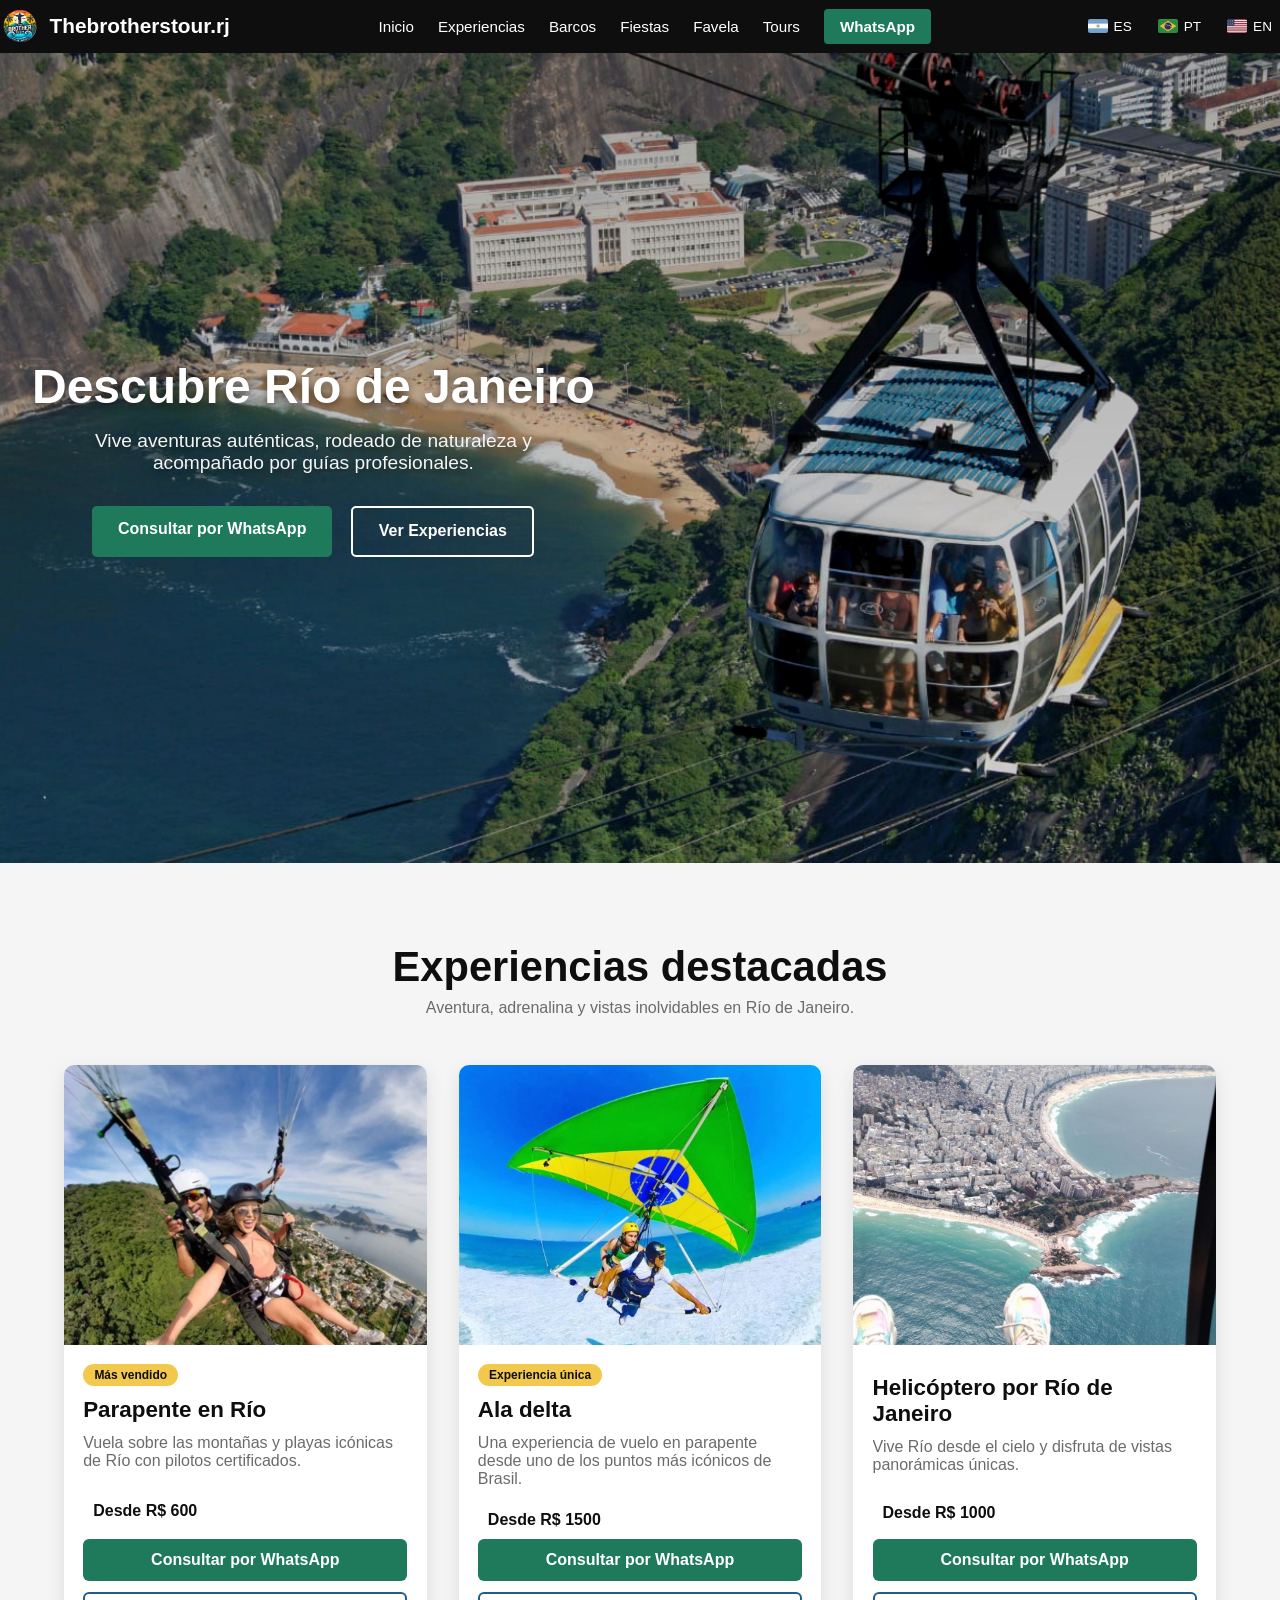
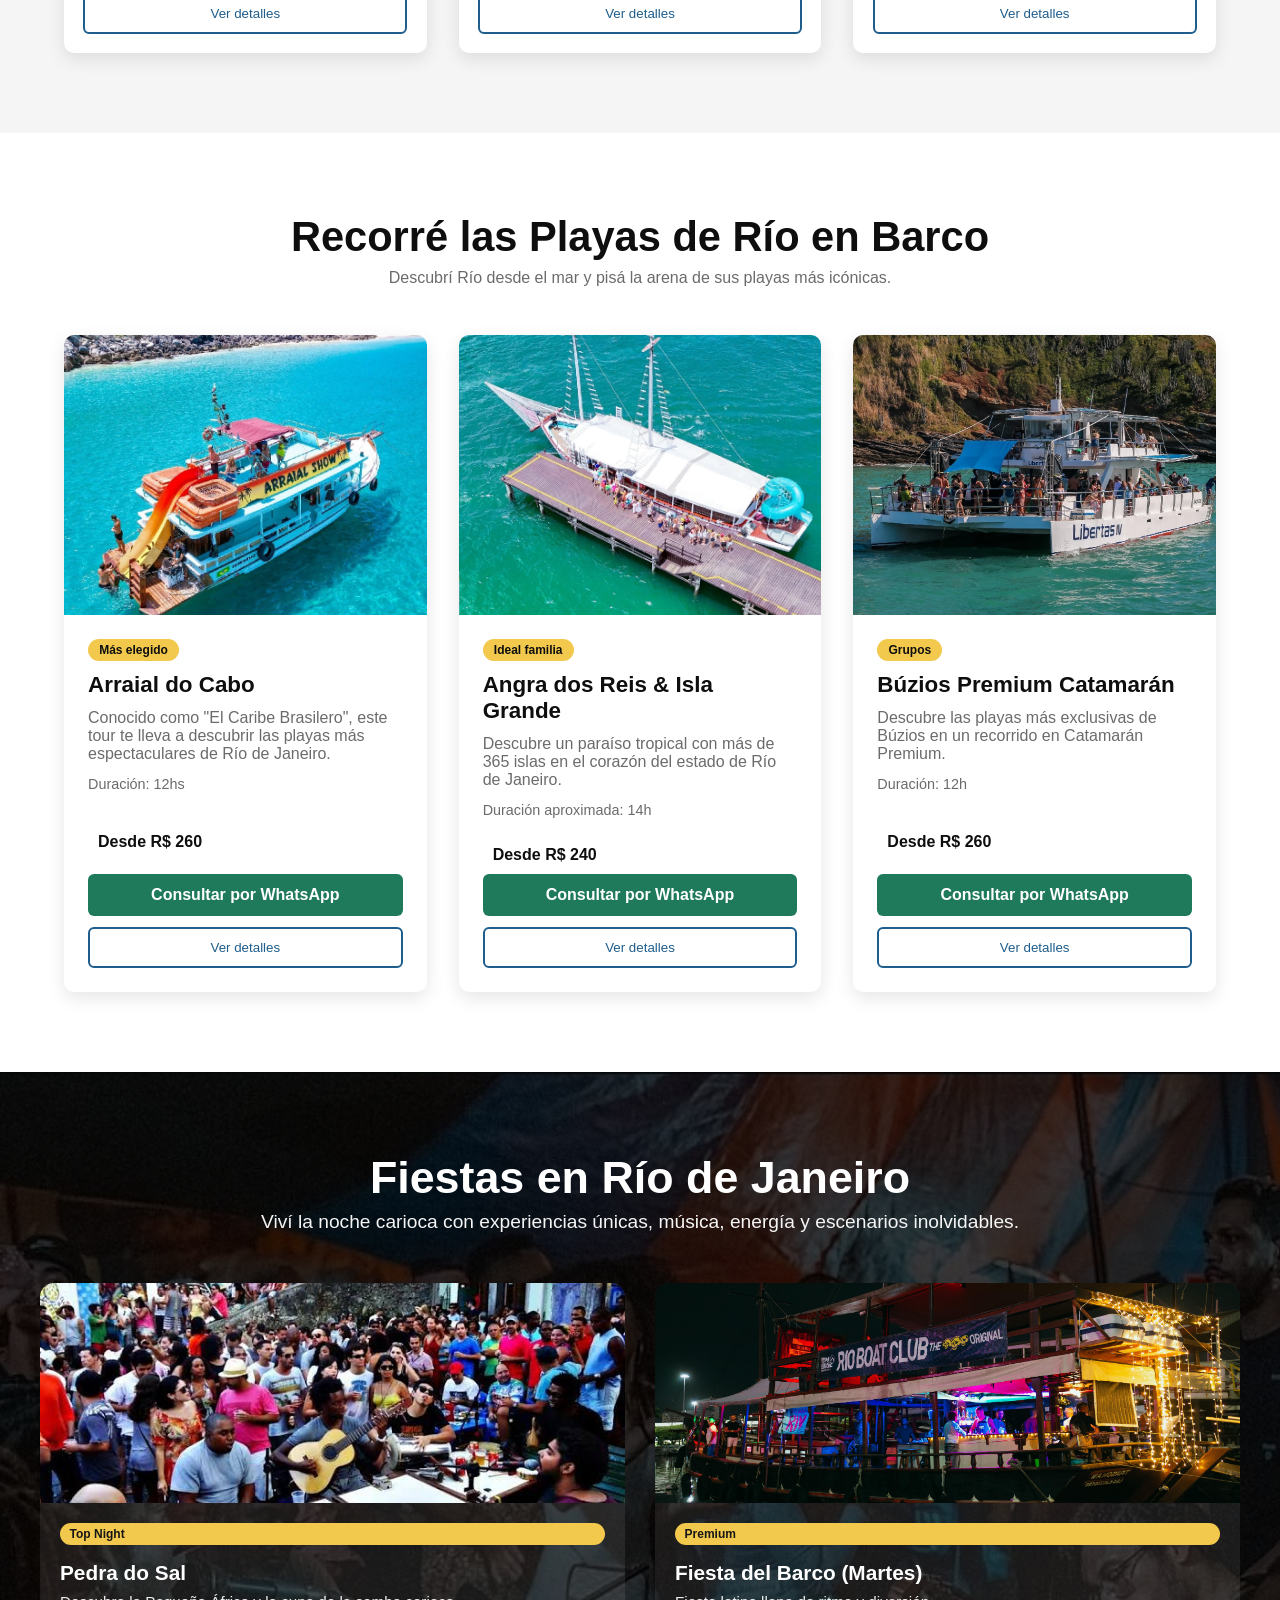
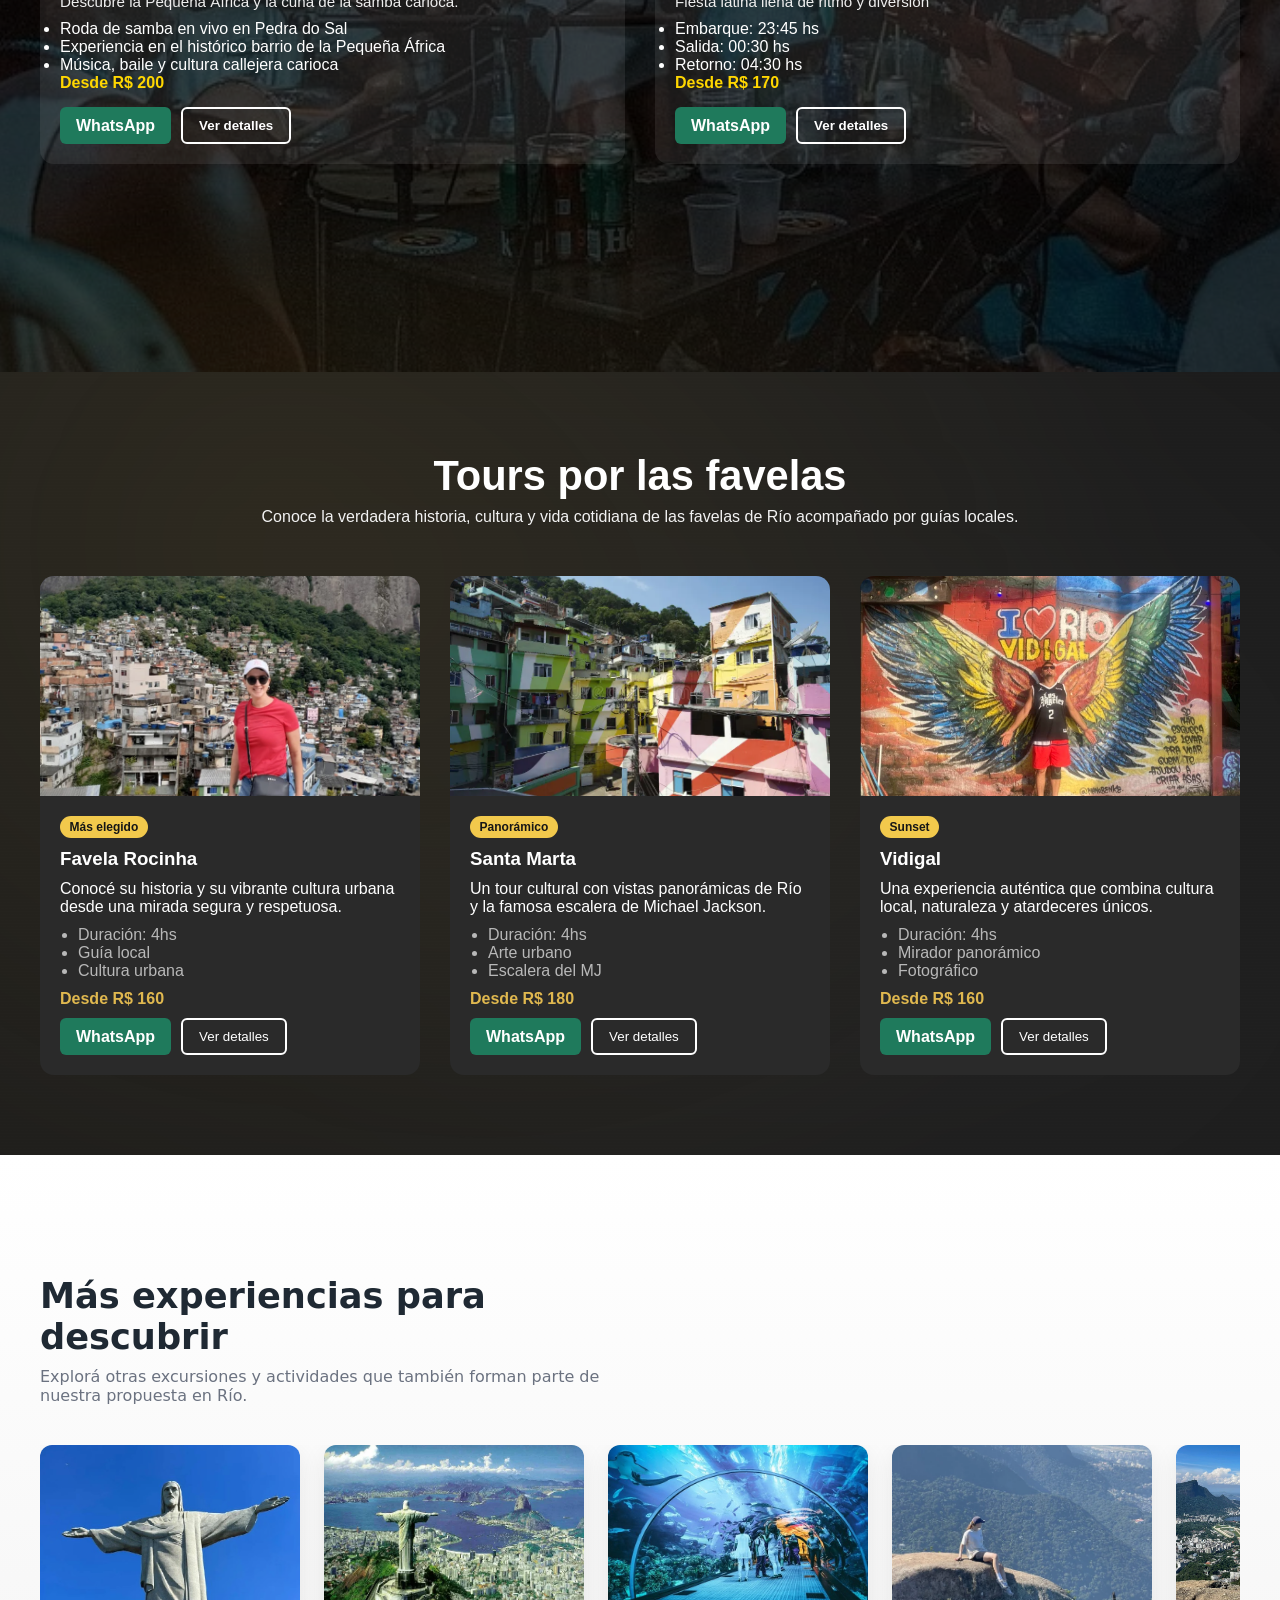
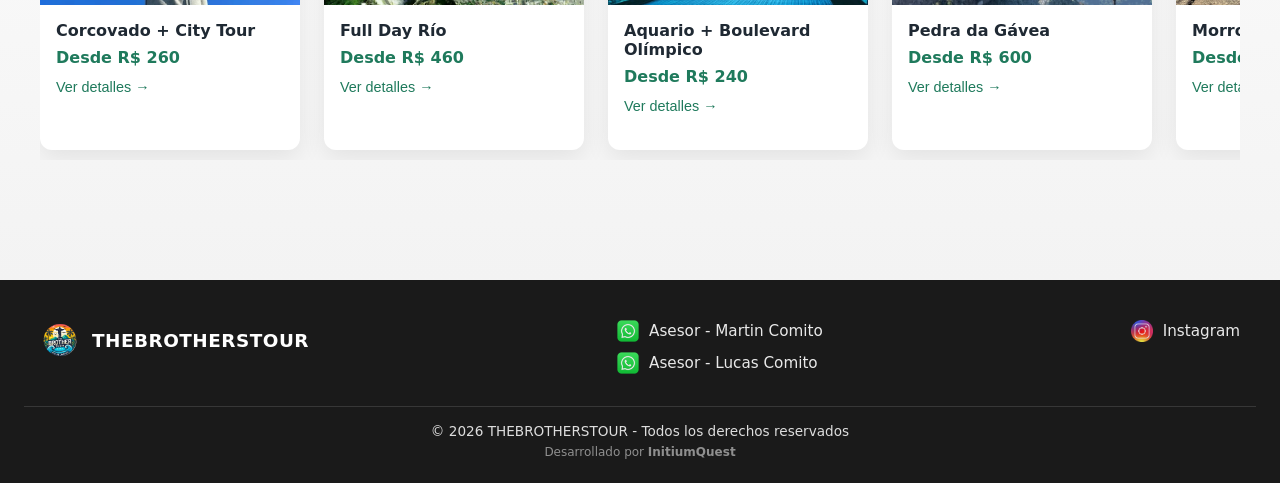
==== index.html @ b3a34ebd "a" ====
<!DOCTYPE html>
<html lang="es-AR">

<head>
    <meta charset="UTF-8">
    <meta name="google" content="notranslate">
    <meta name="viewport" content="width=device-width, initial-scale=1.0">

    <!-- SEO BASE -->
    <title>Tours en Río de Janeiro | Favelas, Barcos, Fiestas y Aventuras | The Brothers Tour</title>

    <meta name="description"
        content="Descubrí Río de Janeiro con experiencias únicas: tours por favelas, fiestas en barco, Cristo Redentor, Pedra do Telégrafo y más. Guías locales, seguridad y reservas por WhatsApp.">
    <meta name="keywords"
        content="tours rio de janeiro, excursiones rio de janeiro, favela rocinha tour, fiesta en barco rio, pedra do telegrafo, angra dos reis, rio de janeiro turismo, experiencias rio">

    <meta name="author" content="The Brothers Tour">
    <meta name="robots" content="index, follow">

    <!-- HREFLANG / IDIOMAS -->
    <link rel="alternate" hreflang="es-AR" href="https://thebrotherstour.com/">
    <link rel="alternate" hreflang="en" href="https://thebrotherstour.com/en/">
    <link rel="alternate" hreflang="pt-BR" href="https://thebrotherstour.com/pt/">
    <link rel="alternate" hreflang="x-default" href="https://thebrotherstour.com/">

    <!-- CANONICAL -->
    <link rel="canonical" href="https://thebrotherstour.com/">

    <!-- OPEN GRAPH (WhatsApp / Facebook / Instagram) -->
    <meta property="og:type" content="website">
    <meta property="og:title" content="Tours en Río de Janeiro | Experiencias Únicas con Guías Locales">
    <meta property="og:description"
        content="Viví Río de Janeiro de forma auténtica: favelas, barcos, fiestas, naturaleza y aventuras inolvidables. Reservá fácil por WhatsApp.">
    <meta property="og:image"
        content="https://thebrotherstour.com/assets/og/og-tours-rio-de-janeiro-thebrotherstour.png">
    <meta property="og:url" content="https://thebrotherstour.com/">
    <meta property="og:site_name" content="The Brothers Tour">

    <!-- TWITTER CARD -->
    <meta name="twitter:card" content="summary_large_image">
    <meta name="twitter:title" content="Tours en Río de Janeiro | The Brothers Tour">
    <meta name="twitter:description"
        content="Experiencias reales en Río: favelas, barcos, fiestas y naturaleza. Reservá por WhatsApp.">
    <meta name="twitter:image"
        content="https://thebrotherstour.com/assets/og/og-tours-rio-de-janeiro-thebrotherstour.png">

    <!-- FAVICON -->
    <link rel="icon" href="/favicon.ico" type="image/x-icon">

    <link rel="icon" type="image/png" sizes="32x32" href="/assets/icons/favicon-32x32.png">
    <link rel="icon" type="image/png" sizes="16x16" href="/assets/icons/favicon-16x16.png">

    <link rel="apple-touch-icon" sizes="180x180" href="/assets/icons/favicon-180x180.png">

    <!-- CSS -->
    <link rel="stylesheet" href="styles.css">
</head>

<body>

    <!-- MAIN NAVBAR -->
    <header class="main-nav">
        <div class="main-nav__container">

            <div class="main-nav__brand">
                <img src="./assets/icons/logo.png" alt="Logo TheBrothersTour" class="main-nav__logo">
                <span class="main-nav__title">Thebrotherstour.rj</span>
            </div>

            <nav class="main-nav__links" id="mainNavLinks">
                <a href="#inicio">Inicio</a>
                <a href="#experiencias">Experiencias</a>
                <a href="#barcos">Barcos</a>
                <a href="#rioParties">Fiestas</a>
                <a href="#favela">Favela</a>
                <a href="#x-extras">Tours</a>

                <a href="https://wa.me/5491123230921" target="_blank" class="main-nav__cta">
                    WhatsApp
                </a>
            </nav>

            <!-- 🌐 LANGUAGE SWITCH (PRO + ANTIBUG) -->
            <div class="lang-switch">

                <a href="index.html" class="lang-switch__item" data-lang="es" title="Español">
                    <span class="lang-switch__flag">
                        <img src="assets/flags/es.jpg" alt="ES">
                    </span>
                    <span class="lang-switch__text">ES</span>
                </a>

                <a href="pt/index.html" class="lang-switch__item" data-lang="pt" title="Português">
                    <span class="lang-switch__flag">
                        <img src="assets/flags/pt.jpg" alt="PT">
                    </span>
                    <span class="lang-switch__text">PT</span>
                </a>

                <a href="en/index.html" class="lang-switch__item" data-lang="en" title="English">
                    <span class="lang-switch__flag">
                        <img src="assets/flags/en.jpg" alt="EN">
                    </span>
                    <span class="lang-switch__text">EN</span>
                </a>

            </div>

            <button class="main-nav__hamburger" id="mainNavHamburger" aria-label="Abrir menú">
                <span></span>
                <span></span>
                <span></span>
            </button>

        </div>
    </header>
    <!-- HERO MAIN -->
    <section class="hero-main" id="inicio">

        <img src="./assets/principal/portada1.jpeg" alt="Río de Janeiro" class="hero-main__image js-parallax">

        <div class="hero-main__overlay"></div>

        <div class="hero-main__content">
            <h1 class="hero-main__title">Descubre Río de Janeiro</h1>
            <p class="hero-main__text">
                Vive aventuras auténticas, rodeado de naturaleza y acompañado por guías profesionales.
            </p>

            <div class="hero-main__actions">
                <a href="https://wa.me/5491123230921" target="_blank" class="hero-main__btn hero-main__btn--primary">
                    Consultar por WhatsApp
                </a>

                <a href="#experiencias" class="hero-main__btn hero-main__btn--secondary">
                    Ver Experiencias
                </a>
            </div>
        </div>
    </section>
    <!-- ===========================
     EXPERIENCIAS DESTACADAS
=========================== -->
    <section class="experiencias" id="experiencias">

        <div class="exp-container">

            <header class="exp-header">
                <h2 class="exp-title">Experiencias destacadas</h2>
                <p class="exp-subtitle">
                    Aventura, adrenalina y vistas inolvidables en Río de Janeiro.
                </p>
            </header>

            <div class="exp-grid">

                <!-- CARD 1 -->
                <article class="exp-card">

                    <div class="exp-img" style="background-image: url('./assets/principal/cards/parapentcard.webp');">
                    </div>

                    <div class="exp-content">
                        <span class="badge">Más vendido</span>

                        <h3>Parapente en Río</h3>
                        <p>Vuela sobre las montañas y playas icónicas de Río con pilotos certificados.</p>
                        <span class="price">Desde R$ 600</span>

                        <div class="exp-buttons">
                            <a href="https://wa.me/5491123230921?text=Consulta%20sobre%20Parapente" target="_blank"
                                class="btn-primary">
                                Consultar por WhatsApp
                            </a>

                            <button class="btn-secondary btn-open-modal" data-modal="tourModal"
                                data-title="Parapente sobre Río de Janeiro"
                                data-description="¡Vuela y disfruta de una aventura única desde el cielo!" data-images='[
                                "./assets/principal/cards/parapentcard.webp",
                                "./assets/modals/experiencias/para/para1.jpeg",
                                "./assets/modals/experiencias/para/para2.jpeg",
                                "./assets/modals/experiencias/para/para3.jpeg",
                                "./assets/modals/experiencias/para/para4.jpeg",
                                "./assets/modals/experiencias/para/para5.jpeg",
                                "./assets/modals/experiencias/para/para6.jpeg",
                                "./assets/modals/experiencias/para/para7.jpeg",
                                "./assets/modals/experiencias/para/para8.jpeg",
                                "./assets/modals/experiencias/para/para9.jpeg"
                            ]' data-duration="10 a 15 minutos de pura adrenalina y paisaje" data-stops="-"
                                data-includes="con instructor profesional, vistas panorámicas de la ciudad y sus playas icónicas"
                                data-notincludes="traslado hasta el punto de salida" data-itinerary='[
                                "Salida desde: Parque da Cidade, Niterói",
                                "Descuento especial: a partir de 2 personas",
                                "Fotos y videos opcionales para recordar la experiencia",
                                "Aterrizaje en la playa"
                            

                            ]' data-whatsapp="Consulta%20sobre%20Parapente">
                                Ver detalles
                            </button>
                        </div>
                    </div>
                </article>

                <!-- CARD 2 -->
                <article class="exp-card">

                    <div class="exp-img" style="background-image: url('./assets/principal/cards/asadelta.webp');">
                    </div>

                    <div class="exp-content">
                        <span class="badge">Experiencia única</span>

                        <h3>Ala delta</h3>
                        <p>Una experiencia de vuelo en parapente desde uno de los puntos más icónicos de Brasil.</p>
                        <span class="price">Desde R$ 1500</span>

                        <div class="exp-buttons">
                            <a href="https://wa.me/5491123230921?text=Consulta%20sobre%20Ala%20Delta" target="_blank"
                                class="btn-primary">
                                Consultar por WhatsApp
                            </a>

                            <button class="btn-secondary btn-open-modal" data-modal="tourModal" data-title="Ala delta"
                                data-description="Una experiencia de vuelo en parapente desde uno de los puntos más icónicos de Brasil, sobrevolando selva, montañas y mar en una de las vistas más impresionantes de Río de Janeiro.

                                El despegue se realiza desde la zona de Pedra Bonita, dentro del Parque Nacional da Tijuca, atravesando el cielo con vistas panorámicas únicas hasta aterrizar junto al mar.

                                El aterrizaje se realiza en la playa de Praia do Pepino, en el barrio de São Conrado."
                                data-images='[
                                "./assets/principal/cards/asadelta.webp"
                            ]' data-duration="10 a 15 minutos de pura adrenalina y paisaje " data-stops=""
                                data-includes="transporte a rampa, fotos y 1 video digital. Instrucción básica previa al despegue. Acompañamiento de instructor certificado durante toda la experiencia"
                                data-notincludes="Traslados fuera del itinerario establecido"
                                data-itinerary='[
                                "Punto de encuentro o pick-up en alojamiento",
                                "Traslado hacia la rampa de Pedra Bonita",
                                "Preparación + briefing con el instructor",
                                "Vuelo en parapente sobre la selva y la costa",
                                "Aterrizaje en Praia do Pepino",
                                "Entrega de fotos y video"
                            ]' data-whatsapp="Consulta%20sobre%20Ala%20Delta">
                                Ver detalles
                            </button>
                        </div>
                    </div>
                </article>

                <!-- CARD 3 -->
                <article class="exp-card">

                    <div class="exp-img"
                        style="background-image: url('./assets/modals/experiencias/heli/heli1.jpeg');">
                    </div>

                    <div class="exp-content">
                        <h3>Helicóptero por Río de Janeiro</h3>
                        <p>Vive Río desde el cielo y disfruta de vistas panorámicas únicas.</p>
                        <span class="price">Desde R$ 1000</span>

                        <div class="exp-buttons">
                            <a href="https://wa.me/5491123230921?text=Consulta%20sobre%20Helicoptero" target="_blank"
                                class="btn-primary">
                                Consultar por WhatsApp
                            </a>

                            <button class="btn-secondary btn-open-modal" data-modal="tourModal"
                                data-title="Paseo en Helicóptero por Río de Janeiro"
                                data-description="Vive Río desde el cielo y disfruta de vistas panorámicas únicas."
                                data-images='[
                                "/assets/modals/experiencias/heli/heli1.jpeg",
                                "/assets/modals/experiencias/heli/heli2.jpeg",
                                "/assets/modals/experiencias/heli/heli3.jpeg"
                                "/assets/modals/experiencias/heli/heli4.jpeg",
                                "/assets/modals/experiencias/heli/heli5.jpeg",
                                "/assets/modals/experiencias/heli/heli6.jpeg",
                                "/assets/modals/experiencias/heli/heli7.jpeg"
                            ]' data-duration="Según el recorrido" 
                                data-stops="Avenida Niemeyer. Cristo Redentor. Forte de Copacabana. Jardim Botanico do Rio. Jockey Club. Lagoa Rodrigo de Freitas. Pedra da Gavea. Rocinha. Vidigal."
                                data-includes="Piloto profesional" data-notincludes="Fotos" data-itinerary='[
                                "Recorrido recomendado 1°: Cristo Redentor (15 a 20 min)",
                                "Variedad de puntos turísticos a elección",
                                "Playas: Barra da Tijuca - Ipanema - Joatinga - Leblon - São Conrado"
                            ]' data-whatsapp="Consulta%20sobre%20Helicoptero">
                                Ver detalles
                            </button>
                        </div>
                    </div>
                </article>

            </div>
        </div>
    </section>
    <!-- ===========================
     RECORRIDOS EN BARCO
=========================== -->
    <section class="barcos" id="barcos">

        <div class="barcos-container">

            <header class="barcos-header">
                <h2 class="barcos-title">Recorré las Playas de Río en Barco</h2>
                <p class="barcos-subtitle">
                    Descubrí Río desde el mar y pisá la arena de sus playas más icónicas.
                </p>
            </header>

            <div class="barcos-grid">

                <!-- CARD 1 -->
                <article class="barco-card">

                    <div class="barco-img" style="background-image:url('./assets/principal/cards/arraialcard.webp');">
                    </div>

                    <div class="barco-content">
                        <span class="badge">Más elegido</span>

                        <h3>Arraial do Cabo</h3>
                        <p>
                            Conocido como "El Caribe Brasilero", este tour te lleva a descubrir
                            las playas más espectaculares de Río de Janeiro.
                        </p>

                        <ul class="info-quick">
                            <li>Duración: 12hs</li>

                        </ul>

                        <span class="price">Desde R$ 260</span>

                        <div class="barco-buttons">
                            <a href="https://wa.me/5491123230921?text=Consulta%20sobre%20Paseo%20en%20Barco%20por%20Playas"
                                class="btn-primary" target="_blank">
                                Consultar por WhatsApp
                            </a>

                            <button class="btn-secondary btn-open-modal" data-modal="tourModal"
                                data-title="Paseo en barco por playas"
                                data-description="Una experiencia perfecta para familia, parejas y grupos de amigos que buscan relajación, aventura y fotografia en un entorno natural único."
                                data-images='[
                                "./assets/principal/cards/arraialcard.webp",
                                "./assets/modals/barcos/arrialdocabo/arraial1.webp",
                                "./assets/modals/barcos/arrialdocabo/arraial2.webp",
                                "./assets/modals/barcos/arrialdocabo/arraial3.webp",
                                "./assets/modals/barcos/arrialdocabo/arraial4.webp",
                                "./assets/modals/barcos/arrialdocabo/arraial5.webp",
                                "./assets/modals/barcos/arrialdocabo/arraial6.webp"
                            ]' data-duration="13 hs"
                                data-stops="Playa do Forno, Pontal do Atalaia, Isla del Farol, Fenda de Nossa Senhora, Gruta Azul y Perfil del Macaco."
                                data-includes="Almuerzo buffet libre. Traslado ida y vuelta desde el hotel."
                                data-notincludes="Equipo de snorkel. Bebidas y consumiciones" 
                                data-itinerary='[
                                "Transporte ida y vuelta al punto de encuentro",
                                "Guia profesional cadastrado, bilingue y con amplia experiencia",
                                "Embarcación certificada que combina seguridad, diversión y respeto por la naturaleza",
                                "Recorrido de playas",
                                "Tiempo para disfrutar del pueblo o la playa",
                                "Alquiler de máscaras a bordo",
                                "Retorno en bus"
                            ]' data-whatsapp="Consulta%20sobre%20Paseo%20en%20Barco%20por%20Playas">
                                Ver detalles
                            </button>
                        </div>
                    </div>
                </article>

                <!-- CARD 2 -->
                <article class="barco-card">

                    <div class="barco-img" style="background-image:url('./assets/principal/cards/angracard.webp');">
                    </div>

                    <div class="barco-content">
                        <span class="badge">Ideal familia</span>

                        <h3>Angra dos Reis & Isla Grande</h3>
                        <p>
                            Descubre un paraíso tropical con más de 365 islas en el corazón
                            del estado de Río de Janeiro.
                        </p>

                        <ul class="info-quick">
                            <li>Duración aproximada: 14h</li>

                        </ul>

                        <span class="price">Desde R$ 240</span>

                        <div class="barco-buttons">
                            <a href="https://wa.me/5491123230921?text=Consulta%20sobre%20Tour%20en%20Barco%20al%20Atardecer"
                                class="btn-primary" target="_blank">
                                Consultar por WhatsApp
                            </a>

                            <button class="btn-secondary btn-open-modal" data-modal="tourModal"
                                data-title="Tour Angra dos Reis & Isla Grande"
                                data-description="Ideal para familias, grupos de amigos y parejas que buscan combinar aventura, naturaleza y diversión en un solo día"
                                data-images='[
                                "./assets/principal/cards/angracard.webp",
                                "./assets/modals/barcos/angradosreis/angra1.webp",
                                "./assets/modals/barcos/angradosreis/angra2.webp",
                                "./assets/modals/barcos/angradosreis/angra3.webp",
                                "./assets/modals/barcos/angradosreis/angra4.webp",
                                "./assets/modals/barcos/angradosreis/angra5.webp",
                                "./assets/modals/barcos/angradosreis/angra6.webp",
                                "./assets/modals/barcos/angradosreis/angra7.webp"
                            ]' data-duration="14 hs" 
                                data-stops="Lagoa Azul. Ilha de Cataguases. Freguesia de Santana. Ilha de Japariz"
                                data-includes="Transporte ida y vuelta desde el hotel. Almuerzo buffet libre. Guia acompañante."
                                data-notincludes="Equipo de buceo. Bebidas y consumisiones." 
                                data-itinerary='[
                                "Guia bilingüe especializado",
                                "Se realizan cuatro paradas para nadar y bucear",
                                "Almuerzo buffet libre en la isla",
                                "Islas incluidas en el recorrido: Freguesia de Santana, Aracá, Laguna Azul, Isla de Cataguases"
                            ]' data-whatsapp="Consulta%20sobre%20Tour%20en%20Barco%20al%20Atardecer">
                                Ver detalles
                            </button>
                        </div>
                    </div>
                </article>

                <!-- CARD 3 -->
                <article class="barco-card">

                    <div class="barco-img" style="background-image:url('./assets/principal/cards/buzioscard.webp');">
                    </div>

                    <div class="barco-content">
                        <span class="badge">Grupos</span>

                        <h3>Búzios Premium Catamarán</h3>
                        <p>
                            Descubre las playas más exclusivas de Búzios en un recorrido
                            en Catamarán Premium.
                        </p>

                        <ul class="info-quick">
                            <li>Duración: 12h</li>

                        </ul>

                        <span class="price">Desde R$ 260</span>

                        <div class="barco-buttons">
                            <a href="https://wa.me/5491123230921?text=Consulta%20sobre%20Fiesta%20en%20Barco" target="_blank"
                                class="btn-primary" target="_blank">
                                Consultar por WhatsApp
                            </a>

                            <button class="btn-secondary btn-open-modal" data-modal="tourModal"
                                data-title="Búzios Premium Catamaran"
                                data-description="Una experiencia ideal para parejas, familias y grupos de amigos que buscan disfrutar de Búzios con confort y estilo."
                                data-images='[
                                "./assets/principal/cards/buzioscard.webp",
                                "./assets/modals/barcos/buzios/buzios1.webp",
                                "./assets/modals/barcos/buzios/buzios2.webp",
                                "./assets/modals/barcos/buzios/buzios3.webp",
                                "./assets/modals/barcos/buzios/buzios4.webp",
                                "./assets/modals/barcos/buzios/buzios5.webp"
                            ]' data-duration="12 hs"
                                data-stops="Playa de la Tortuga, Playa Azeda, Playa João Fernández"
                                data-includes="Traslado ida y vuelta al hotel. Almuerzo buffet libre." 
                                data-notincludes="Equipo de snorkel. Bebidas y consumisiones" 
                                data-itinerary='[
                                "Transporte desde el punto de encuentro",
                                "Guía bilingüe",
                                "Paradas para bañarse",
                                "Vuelta al punto de encuentro"
                            ]' data-whatsapp="Consulta%20sobre%20Fiesta%20en%20Barco">
                                Ver detalles
                            </button>
                        </div>
                    </div>
                </article>

            </div>
        </div>
    </section>
    <!-- ===========================
     SECCIÓN: FIESTAS EN RÍO
=========================== -->
    <section class="rio-parties" id="rioParties">
        <div class="rio-container">

            <h2 class="rio-title">Fiestas en Río de Janeiro</h2>
            <p class="rio-subtitle">
                Viví la noche carioca con experiencias únicas, música, energía y escenarios inolvidables.
            </p>

            <div class="rio-grid">

                <!-- CARD 1 -->
                <article class="rio-card">
                    <div class="rio-card-img"
                        style="background-image:url('./assets/modals/fiestas/dosal/dosal3.jpeg');">
                    </div>

                    <div class="rio-card-content">
                        <span class="rio-badge">Top Night</span>

                        <h3>Pedra do Sal</h3>
                        <p>Descubre la Pequeña África y la cuna de la samba carioca.</p>

                        <ul class="rio-info-quick">
                            <li> Roda de samba en vivo en Pedra do Sal</li>
                            <li> Experiencia en el histórico barrio de la Pequeña África</li>
                            <li> Música, baile y cultura callejera carioca</li>
                        </ul>

                        <span class="rio-price">Desde R$ 200</span>

                        <div class="rio-buttons">
                            <a href="https://wa.me/5491123230921?text=Consulta%20Pedra%20do%20Sal" class="rio-btn-primary"
                                target="_blank">
                                WhatsApp
                            </a>

                            <button class="rio-btn-secondary btn-open-modal" data-modal="tourModal"
                                data-title="Pedra do Sal"
                                data-description="Vive una de las experiencias más auténticas de Río de Janeiro en Pedra do Sal, el lugar donde nació la samba urbana y donde la cultura afrobrasileña sigue más viva que nunca.
                                Ubicada en la histórica región de la Pequeña África, cerca del puerto de Río, este sitio combina historia, música y fiesta en un solo lugar: una escalinata de piedra cargada de memoria que hoy se transforma en un enorme círculo de samba al aire libre."
                                data-images='[
                              "./assets/principal/cards/dosalcard.webp",
                              "./assets/modals/fiestas/dosal/dosal3.jpeg",
                              "./assets/modals/fiestas/dosal/dosal1.jpeg",
                              "./assets/modals/fiestas/dosal/dosal2.jpeg"
                            
                            ]' data-duration="5 hs"
                                data-stops="Pedra do Sal, Barrio histórico Pequeña África y zona del puerto y escalinatas de piedra"
                                data-includes="Acceso a la fiesta de samba en vivo. Recorrido por la zona histórica de la Pequeña África. Acompañamiento de guía"
                                data-notincludes="Comidas y bebidas" 
                                data-itinerary='[
                                "Encuentro y salida",
                                "Contexto histórico del lugar",
                                "Recorrido por la Pequeña África",
                                "Llegada a Pedra do Sal",
                                "Inicio de la roda de samba",
                                "Fiesta nocturna",
                                "Cierre de la experiencia"

                                ]' data-whatsapp="Consulta%20Fiesta%20del%20Barco%20Martes">
                                Ver detalles
                            </button>
                        </div>
                    </div>
                </article>

                <!-- CARD 2 -->
                <article class="rio-card">
                    <div class="rio-card-img" style="background-image:url('./assets/modals/fiestas/boat/boat2.jpeg');">
                    </div>

                    <div class="rio-card-content">
                        <span class="rio-badge">Premium</span>

                        <h3>Fiesta del Barco (Martes)</h3>
                        <p>Fiesta latina llena de ritmo y diversión</p>

                        <ul class="rio-info-quick">
                            <li>Embarque: 23:45 hs</li>
                            <li>Salida: 00:30 hs</li>
                            <li>Retorno: 04:30 hs</li>
                        </ul>

                        <span class="rio-price">Desde R$ 170</span>

                        <div class="rio-buttons">
                            <a href="https://wa.me/5491123230921?text=Consulta%20Fiesta%20Barco" class="rio-btn-primary"
                                target="_blank">
                                WhatsApp
                            </a>

                            <button class="rio-btn-secondary btn-open-modal" data-modal="tourModal"
                                data-title="Fiesta del Barco (Martes)"
                                data-description="Una noche única de fiesta navegando por la costa de Río de Janeiro, con música, ambiente festivo y vistas nocturnas increíbles de la ciudad desde el mar.

                                El embarque se realiza en la Marina da Glória, uno de los puntos náuticos más importantes de la ciudad." data-images='[
                                "./assets/modals/fiestas/boat/boat2.jpeg",
                                "./assets/modals/fiestas/boat/boat1.jpeg",
                                "./assets/modals/fiestas/boat/boat3.jpeg"
                                
                    
                            ]' data-duration="23:45 a 04:30" 
                                data-stops="Flamengo Botafogo. Puente Niteroi. Praia Vermelha. Bahia de Guanabara."
                                data-includes="Recorrido nocturno por la bahía. Ambiente musical y fiesta a bordo. Acceso a la fiesta en barco"
                                data-notincludes="Traslado. Bebida y consumision."
                                data-itinerary='[
                                "Horarios: Embarque: 23:45 hs. Salida: 00:30 hs (puntual). Regreso: 04:30 hs (madrugada)",
                                "Punto de encuentro: Marina da Glória",
                                "Ingreso únicamente con reserva anticipada",
                                "Fiesta en barco con ambiente nocturno",
                                "Recorrido por la costa iluminada de Río",
                                "Música y energía durante toda la navegación",
                                "Experiencia social y turística única"

                                ]' data-whatsapp="Consulta%20Fiesta%20del%20Barco%20Martes">
                                Ver detalles
                            </button>
                        </div>
                    </div>
                </article>

            </div>
        </div>
    </section>
    <!-- ===========================
     SECCIÓN: TOURS POR LA FAVELA
=========================== -->

    <section class="favela-tours" id="favela">
        <div class="favela-container">

            <h2 class="favela-title">Tours por las favelas</h2>
            <p class="favela-subtitle">
                Conoce la verdadera historia, cultura y vida cotidiana de las favelas de Río acompañado por guías
                locales.
            </p>

            <div class="favela-grid">

                <!-- CARD 1 -->
                <article class="favela-card">
                    <div class="favela-img" style="background-image:url('./assets/principal/cards/rosiniacard.webp');">
                    </div>

                    <div class="favela-content">
                        <span class="favela-badge">Más elegido</span>

                        <h3>Favela Rocinha</h3>
                        <p>Conocé su historia y su vibrante cultura urbana desde una mirada segura y respetuosa.</p>

                        <ul class="favela-info">
                            <li>Duración: 4hs</li>
                            <li>Guía local</li>
                            <li>Cultura urbana</li>
                        </ul>

                        <span class="favela-price">Desde R$ 160</span>

                        <div class="favela-buttons">
                            <a href="https://wa.me/5491123230921?text=Consulta%20Favela%20Rocinha" class="favela-btn-primary" target="_blank">
                                WhatsApp
                            </a>

                            <button class="favela-btn-secondary btn-open-modal" data-modal="tourModal"
                                data-title="Favela Rocinha Experience"
                                data-description="Un recorrido auténtico por la Favela da Rocinha, la favela más grande de Brasil, donde se combina cultura local, arte urbano y vistas panorámicas únicas de la ciudad.

                                El tour permite conocer la vida cotidiana de la comunidad, sus proyectos sociales y su fuerte identidad cultural."
                                data-images='[
                                "./assets/modals/favelas/rocina/rocina1.jpeg",
                                "./assets/modals/favelas/rocina/rocina2.jpeg",
                                "./assets/modals/favelas/rocina/rocina3.jpeg",
                                "./assets/modals/favelas/rocina/rocina4.jpeg",
                                "./assets/modals/favelas/rocina/rocina5.jpeg",
                                "./assets/modals/favelas/rocina/rocina6.jpeg"
                            ]' data-duration="4 hs" 
                                data-stops="Miradores, calles principales"
                                data-includes="Guía local, transporte interno"
                                data-notincludes="Comidas y bebidas."
                                data-itinerary='[
                                "Traslado desde Zona Sul hacia la Rocinha",
                                "Subida opcional en moto hasta el Mirante Novo Visual (aprox. 7 minutos – R$ 10 opcional)",
                                "Parada en Projeto Social Acorda Capoeira",
                                "Parada en Mirante Novo Visual",
                                "Inicio del descenso a pie por la comunidad",
                                "Parada opcional en puesto de comidas (Lunch / salgado)",
                                "Recorrido por los becos y escaleras de la Rocinha",
                                "Parada en Work Rocinha (artista grafitero local)",
                                "Descenso final hasta la Estrada da Gávea",
                                "Fin del tour"
                    

                            ]' data-whatsapp="Consulta%20sobre%20Tour%20Favela%20Rocinha">
                                Ver detalles
                            </button>
                        </div>
                    </div>
                </article>

                <!-- CARD 2 -->
                <article class="favela-card">
                    <div class="favela-img" style="background-image:url('./assets/principal/cards/santamarta.webp');">
                    </div>

                    <div class="favela-content">
                        <span class="favela-badge">Panorámico</span>

                        <h3>Santa Marta</h3>
                        <p>Un tour cultural con vistas panorámicas de Río y la famosa escalera de Michael Jackson.</p>

                        <ul class="favela-info">
                            <li>Duración: 4hs</li>
                            <li>Arte urbano</li>
                            <li>Escalera del MJ</li>
                        </ul>

                        <span class="favela-price">Desde R$ 180</span>

                        <div class="favela-buttons">
                            <a href="https://wa.me/5491123230921?text=Consulta%20Favela%20Santa%20Marta"
                                class="favela-btn-primary" target="_blank">
                                WhatsApp
                            </a>

                            <button class="favela-btn-secondary btn-open-modal" data-modal="tourModal"
                                data-title="Santa Marta Cultural Tour"
                                data-description="Un tour seguro y organizado por una de las favelas más visitadas, famosa por su historia y miradores."
                                data-images='[
                                "./assets/principal/cards/santamarta.webp",
                                "./assets/modals/favelas/santamarta/santamarta1.jpeg",
                                "./assets/modals/favelas/santamarta/santamarta2.jpeg",
                                "./assets/modals/favelas/santamarta/santamarta3.jpeg",
                                "./assets/modals/favelas/santamarta/santamarta4.jpeg",
                                "./assets/modals/favelas/santamarta/santamarta5.jpeg",
                                "./assets/modals/favelas/santamarta/santamarta6.jpeg"
                            ]' data-duration="4 hs" 
                                data-stops="Escaleras, miradores, murales"
                                data-includes="Guía local durante todo el recorrido. Subida en bondinho hasta la quinta estación. Paradas fotográficas en miradores. "
                                data-notincludes="Traslados hasta el punto de encuentro. Comidas y bebidas."
                                data-itinerary='[
                                "Punto de encuentro en Praça Corumbá (Stand de Turismo)",
                                "Subida en bondinho hasta la quinta estación",
                                "Caminata de 15 minutos hasta el Mirante do Pedrão",
                                "Regreso caminando hacia la UPP por una trilha de 10 minutos",
                                "Parada para fotos y vista panorámica de la quinta estación",
                                "Partido de fútbol con niños de la comunidad",
                                "Visita a la Laje Michael Jackson",
                                "Mirante da Arena (nuevo punto turístico)",
                                "Visita a tiendas y puestos de souvenirs",
                                "Descenso por la comunidad caminando entre becos y vielas",
                                "Conocimiento de la Asociación de Moradores",
                                "Proyecto “Tudo de Cor” (casas coloridas)",
                                "Visita a la Praça Cantão",
                                "Paso por la escuela de samba local"

                            ]' data-whatsapp="Consulta%20sobre%20Tour%20Santa%20Marta">
                                Ver detalles
                            </button>
                        </div>
                    </div>
                </article>

                <!-- CARD 3 -->
                <article class="favela-card">
                    <div class="favela-img" style="background-image:url('./assets/principal/cards/vidigalcard.webp');">
                    </div>

                    <div class="favela-content">
                        <span class="favela-badge">Sunset</span>

                        <h3>Vidigal</h3>
                        <p>Una experiencia auténtica que combina cultura local, naturaleza y atardeceres únicos.</p>

                        <ul class="favela-info">
                            <li>Duración: 4hs</li>
                            <li>Mirador panorámico</li>
                            <li>Fotográfico</li>
                        </ul>

                        <span class="favela-price">Desde R$ 160</span>

                        <div class="favela-buttons">
                            <a href="https://wa.me/5491123230921?text=Consulta%20Favela%20Vidigal"
                                class="favela-btn-primary" target="_blank">
                                WhatsApp
                            </a>

                            <button class="favela-btn-secondary btn-open-modal" data-modal="tourModal"
                                data-title="Vidigal Sunset Tour"
                                data-description="Un recorrido auténtico por la comunidad de Favela do Vidigal, donde se combina cultura local, vistas panorámicas y una experiencia directa con la vida cotidiana de sus habitantes.

                                Durante el tour, conocerás la realidad social de Río de Janeiro mientras exploras una de las favelas más conocidas y con mejor vista de la ciudad."
                                data-images='[
                                "./assets/modals/favelas/vidigal/vidigal1.jpeg",
                                "./assets/modals/favelas/vidigal/vidigal2.jpeg",
                                "./assets/modals/favelas/vidigal/vidigal3.jpeg",
                                "./assets/modals/favelas/vidigal/vidigal4.jpeg",
                                "./assets/modals/favelas/vidigal/vidigal5.jpeg",
                                "./assets/modals/favelas/vidigal/vidigal6.jpeg",
                                "./assets/modals/favelas/vidigal/vidigal7.jpeg",
                                "./assets/modals/favelas/vidigal/vidigal8.jpeg",
                                "./assets/modals/favelas/vidigal/vidigal9.jpeg"
                            
                            ]' data-duration="4 hs" 
                                data-stops="Paradas panorámicas para fotos"
                                data-includes="Ingreso al Bar da Laje. Alto Vidigal. Bar do Avrao. Guía local durante todo el recorrido."
                                data-notincludes="Comidas y bebidas. "
                                data-itinerary='[
                                "Miradores con vista a Praia de Ipanema",
                                "Vista panorámica de Praia de Copacabana",
                                "Caminata por calles y senderos internos de la comunidad",
                                "Zonas de convivencia local y miradores naturales"
                            ]' data-whatsapp="Consulta%20sobre%20Tour%20Vidigal">
                                Ver detalles
                            </button>
                        </div>
                    </div>
                </article>

            </div>
        </div>
    </section>   
    <section class="x-extras" id="x-extras">
        <div class="x-extras__container">

            <header class="x-extras__header">
                <h2 class="x-extras__title">Más experiencias para descubrir</h2>
                <p class="x-extras__subtitle">
                    Explorá otras excursiones y actividades que también forman parte de nuestra propuesta en Río.
                </p>
            </header>

            <div class="x-extras__carousel">

                <!-- CARD 1 -->
                <article class="x-extras__card">
                    <div class="x-extras__img" style="background-image:url('./assets/principal/cards/corco.jpg');">
                    </div>

                    <div class="x-extras__body">
                        <h3 class="x-extras__card-title">Corcovado + City Tour</h3>
                        <span class="x-extras__price">Desde R$ 260</span>

                        <button class="x-extras__link btn-open-modal" data-modal="tourModal"
                            data-title="Cristo Redentor + City Tour"
                            data-description="Una visita a las principales atracciones turísticas de Río de Janeiro"
                            data-images='[
                            "./assets/principal/cards/cristocard.jpg",
                            "./assets/modals/tours/cor/cor1.jpeg",
                            "./assets/modals/tours/cor/cor2.jpeg",
                            "./assets/modals/tours/cor/cor3.jpeg",
                            "./assets/modals/tours/cor/cor4.jpeg",
                            "./assets/modals/tours/cor/cor5.jpeg",
                            "./assets/modals/tours/cor/cor6.jpeg"
                        ]' data-duration="5 hs" 
                            data-stops="Cristo Redentor. Sambódromo. Catedral Metropolitana. Escalera Selarón. Arcos da Lapa. Estadio Maracaná."
                            data-includes="Traslado ida y vuelta al hotel. Guía bilingüe especializado. Ticket Cristo Redentor. Almuerzo Buffet libre."
                            data-notincludes="Bebidas y postres." 
                            data-itinerary='[
                            "Embarque a partir de las 08:00 am",
                            "Recogida en punto de encuentro",
                            "Ascenso al Cristo Redentor atravesando el Bosque de Tijuca",
                            "Recorrido por el Sambódromo",
                            "Parada en la Catedral Metropolitana",
                            "Visita a la Escalera Selarón y Arcos da Lapa",
                            "Vista exterior del Estadio Maracaná",
                            "Recorrido panorámico por playas y zonas emblemáticas",
                            "Regreso al punto de origen"
                        ]' data-whatsapp="Consulta%20sobre%20Cristo%20+%20City%20Tour">
                            Ver detalles →
                        </button>
                    </div>
                </article>

                <!-- CARD 2 -->
                <article class="x-extras__card">
                    <div class="x-extras__img"
                        style="background-image:url('./assets/principal/cards/fulldayrio.webp');"></div>

                    <div class="x-extras__body">
                        <h3 class="x-extras__card-title">Full Day Río</h3>
                        <span class="x-extras__price">Desde R$ 460</span>

                        <button class="x-extras__link btn-open-modal" data-modal="tourModal" data-title="Full Day Río"
                            data-description="Descubri los principales atractivos de Rio de Janeiro en un recorrido único." 
                            data-images='[
                            "./assets/principal/cards/fulldayrio.webp",
                            "./assets/modals/tours/fulldayrio/rio2.jpeg",
                            "./assets/modals/tours/fulldayrio/rio3.jpeg",
                            "./assets/modals/tours/fulldayrio/rio4.jpeg",
                            "./assets/modals/tours/fulldayrio/rio5.jpeg",
                            "./assets/modals/tours/fulldayrio/rio6.jpeg",
                            "./assets/modals/tours/fulldayrio/rio7.jpeg",
                            "./assets/modals/tours/fulldayrio/rio8.jpeg"
                        ]' data-duration="9 hs" 
                            data-stops="Cristo, Pan de Azúcar, City Tour"
                            data-includes="Transporte ida y vuelta al hotel.Guía bilingüe especializado. Ticket Cristo Redentor. Ingreso al Pao de Azucar. Almuerzo buffet libre"
                            data-notincludes="Bebidas y postres." 
                            data-itinerary='[
                            "Cristo Redentor – Entrada incluida",
                            "Pan de Azúcar – Entrada y teleférico incluidos",
                            "Estadio Maracaná – Vista exterior",
                            "Sambódromo",
                            "Catedral Metropolitana de São Sebastião",
                            "Escalera Selarón y Arcos da Lapa",
                            "Bosque de Tijuca y playas – Vista panorámica (sin paradas)"
                            
                        ]' data-whatsapp="Consulta%20Full%20Day%20Rio">
                            Ver detalles →
                        </button>
                    </div>
                </article>

                <!-- CARD 3 -->
                <article class="x-extras__card">
                    <div class="x-extras__img" style="background-image:url('./assets/principal/cards/acuario.jpg');">
                    </div>

                    <div class="x-extras__body">
                        <h3 class="x-extras__card-title">Aquario + Boulevard Olímpico</h3>
                        <span class="x-extras__price">Desde R$ 240</span>

                        <button class="x-extras__link btn-open-modal" data-modal="tourModal"
                            data-title="Aquario + Boulevard Olímpico"
                            data-description="Una experiencia urbana y cultural en la zona olímpica." data-images='[
                            "./assets/principal/cards/acuario.jpg",
                            "./assets/modals/tours/acuario/uno.jpeg",
                            "./assets/modals/tours/acuario/dos.jpeg",
                            "./assets/modals/tours/acuario/tres.jpeg",
                            "./assets/modals/tours/acuario/cuatro.jpeg",
                            "./assets/modals/tours/acuario/cinco.jpeg"
                        ]' data-duration="4hs" 
                            data-stops="Aquario, Boulevard Olímpico" 
                            data-includes="Traslado ida y vuelta al hotel. Guía turistico. Ticket al Aquario."
                            data-notincludes="Bebidas y consumisiones." 
                            data-itinerary='[
                            "Traslado desde alojamiento",
                            "Ingreso al Aquario",
                            "Paseo por el Boulevard Olímpico",
                            "Visita por la Rueda Gigante y Museu do Amanhã",
                            "Regreso al alojamiento"
                        ]' data-whatsapp="Consulta%20Acuario%20Boulevard">
                            Ver detalles →
                        </button>
                    </div>
                </article>

                <!-- CARD 4 -->
                <article class="x-extras__card">
                    <div class="x-extras__img" style="background-image:url('./assets/principal/cards/dagavea.webp');">
                    </div>

                    <div class="x-extras__body">
                        <h3 class="x-extras__card-title">Pedra da Gávea</h3>
                        <span class="x-extras__price">Desde R$ 600</span>

                        <button class="x-extras__link btn-open-modal" data-modal="tourModal" 
                            data-title="Pedra da Gávea"
                            data-description="Aventura y trekking con vistas increíbles." 
                            data-images='[
                            "./assets/principal/cards/dagavea.webp"
                        ]' data-duration="8 hs" 
                            data-stops="Pedra da Gávea" 
                            data-includes="Traslado ida y vuelta al hotel. Guia especializado. "
                            data-notincludes="Equipo de trekking." 
                            data-itinerary='[
                            "Salida desde tu alojamiento",
                            "Trekking por la selva atlántica",
                            "Miradores naturales increíbles",
                            "Ascenso por la famosa Carrasqueira",
                            "Tramo con cuerdas y asistencia técnica",
                            "Vista panorámica de Río de Janeiro",
                            "Paradas para fotos y descanso",
                            "Experiencia de aventura y naturaleza",
                            "Descenso guiado por senderos de montaña",
                            "Regreso a la ciudad por la tarde",
                            "Nivel de dificultad: moderado a alto"
                        ]' data-whatsapp="Consulta%20Pedra%20da%20Gavea">
                            Ver detalles →
                        </button>
                    </div>
                </article>

                <!-- CARD 5 -->
                <article class="x-extras__card">
                    <div class="x-extras__img"
                        style="background-image:url('./assets/principal/cards/morrodoisdoiscard.webp');"></div>

                    <div class="x-extras__body">
                        <h3 class="x-extras__card-title">Morro Dois Irmãos</h3>
                        <span class="x-extras__price">Desde R$ 200</span>

                        <button class="x-extras__link btn-open-modal" data-modal="tourModal"
                            data-title="Morro Dois Irmãos"
                            data-description="El Morro Dois Irmãos ofrece una de las vistas más increíbles de Río de Janeiro y es una de las postales más icónicas de la ciudad. Desde su cima se aprecia toda la Zona Sur carioca, con sus playas, barrios y caminos perfectamente delineados.
                                            La excursión recorre una senda que comienza en la comunidad de Vidigal y culmina en la cima del “hermano mayor”. Es una caminata corta, accesible y con una recompensa visual impresionante."
                            data-images='[
                            "./assets/principal/cards/morrodoisdoiscard.webp",
                            "./assets/modals/tours/morrodois/morro1.jpeg",
                            "./assets/modals/tours/morrodois/morro2.jpeg",
                            "./assets/modals/tours/morrodois/morro3.jpeg"
                        ]' data-duration="5 hs" 
                            data-stops="Morro Dois Irmãos"
                            data-includes="Caminata guiada hasta la cima del Morro Dois Irmãos. Acompañamiento durante todo el recorrido. Vistas panorámicas de la Zona Sur de Río de Janeiro"
                            data-notincludes="Comidas y bebidas" 
                            data-itinerary='[
                            "Traslado ida y vuelta desde el hotel",
                            "Subida en moto taxi",
                            "Inicio de la caminata por la senda hacia el Morro Dois Irmãos",
                            "Llegada a la cima del “hermano mayor”",
                            "Regreso por el mismo sendero",
                            "Regreso al hotel"
                        ]' data-whatsapp="Consulta%20Morro%20Dois%20Irmaos">
                            Ver detalles →
                        </button>
                    </div>
                </article>

                <!-- CARD 6 -->
                <article class="x-extras__card">
                    <div class="x-extras__img"
                        style="background-image:url('./assets/principal/cards/pedratelcard.webp');"></div>

                    <div class="x-extras__body">
                        <h3 class="x-extras__card-title">Pedra do Telégrafo</h3>
                        <span class="x-extras__price">Desde R$ 180</span>

                        <button class="x-extras__link btn-open-modal" data-modal="tourModal"
                            data-title="Pedra do Telégrafo – Tour de Aventura y Miradores en Río de Janeiro"
                            data-description="Excursión hacia la famosa Pedra do Telégrafo, uno de los miradores más icónicos de Brasil, conocido por sus fotos extremas y vistas panorámicas del litoral carioca.

                            Durante el recorrido se atraviesan paisajes naturales únicos de Río de Janeiro, combinando caminata, naturaleza y fotografía."
                            data-images='[
                            "./assets/principal/cards/pedratelcard.webp",    
                            "./assets/modals/tours/telegrafo/uno.jpeg",
                            "./assets/modals/tours/telegrafo/dos.jpg",
                            "./assets/modals/tours/telegrafo/tres.jpeg",
                            "./assets/modals/tours/telegrafo/cuatro.jpeg"
                        ]' data-duration="5 hs" 
                            data-stops="Pedra do Telégrafo"
                            data-includes="Transporte ida y vuelta al hotel. Guía turístico especializado"
                            data-notincludes="Comidas y bebidas."
                            data-itinerary='[
                            "Salida: 06:00 hs",
                            "Frecuencia: Todos los días",
                            "Presentación obligatoria: 10 minutos antes del embarque",
                            "Vistas panorámicas incluidas: Grumari Beach. Prainha Beach. Recreio dos Bandeirantes Beach. Barra da Tijuca. São Conrado (lagunas y montañas). Lagoa Rodrigo de Freitas.",
                                                                                                                                                                                                                                                                                           
                            "Caminata de 40 a 50 minutos"
                        ]' data-whatsapp="Consulta%20Pedra%20do%20Telegrafo">
                            Ver detalles →
                        </button>
                    </div>
                </article>

                <!-- CARD 7 -->
                <article class="x-extras__card">
                    <div class="x-extras__img"
                        style="background-image:url('./assets/principal/cards/standuppaddlecard.webp');"></div>

                    <div class="x-extras__body">
                        <h3 class="x-extras__card-title">Amanecer en Copacabana + Stand Up Paddle</h3>
                        <span class="x-extras__price">Desde R$ 170</span>

                        <button class="x-extras__link btn-open-modal" data-modal="tourModal"
                            data-title="Amanecer en Copacabana + Stand Up Paddle"
                            data-description="Una experiencia única para ver el amanecer en uno de los lugares más icónicos del mundo: la playa de Praia de Copacabana.

                            El encuentro se realiza en la emblemática Avenida Atlântica, en el sector de Posto 6, donde comienza una experiencia guiada que combina seguridad, fotografía profesional y un entorno natural inolvidable frente al mar."
                            data-images='[
                            "./assets/principal/cards/standuppaddlecard.webp",
                            "./assets/modals/tours/amanecercopa/copa1.jpeg",
                            "./assets/modals/tours/amanecercopa/copa2.jpeg",
                            "./assets/modals/tours/amanecercopa/copa3.jpeg",
                            "./assets/modals/tours/amanecercopa/copa4.jpeg",
                            "./assets/modals/tours/amanecercopa/copa5.jpeg"
                        ]' data-duration="2 hs" 
                            data-stops="Copacabana"
                            data-includes="Fotografía ilimitada durante la experiencia" 
                            data-notincludes="Transporte ida y vuelta."
                            data-itinerary='[
                            "Punto de encuentro en Avenida Atlântica – Posto 6",
                            "Recepción del grupo y preparación del equipo",
                            "Clase teórica de seguridad y orientación",
                            "Entrega de chalecos salvavidas y organización del grupo",
                            "Experiencia guiada en el mar durante el amanecer",
                            "Sesión de fotos y videos 4K en Copacabana",
                            "Cierre de actividad y devolución de pertenencias"
                        ]' data-whatsapp="Consulta%20Stand%20Up%20Paddle">
                            Ver detalles →
                        </button>
                    </div>
                </article>

            </div>
        </div>
    </section>
    <footer class="tbt-footer" id="tbt-contacto">
        <div class="tbt-footer-top">

            <!-- Marca -->
            <div class="tbt-footer-brand">
                <img src="./assets/icons/logo.png" alt="Logo TheBrothersTour" class="tbt-footer-logo">
                <span class="tbt-footer-name">THEBROTHERSTOUR</span>
            </div>

            <!-- Contacto -->
            <div class="tbt-footer-contact">
                <a href="https://wa.me/5491123230921" target="_blank" class="tbt-footer-link">
                    <img src="./assets/icons/iconowp.webp" alt="WhatsApp" class="tbt-footer-icon">
                    Asesor - Martin Comito
                </a>

                <a href="https://wa.me/5521980125314" target="_blank" class="tbt-footer-link">
                    <img src="./assets/icons/iconowp.webp" alt="WhatsApp" class="tbt-footer-icon">
                    Asesor - Lucas Comito
                </a>
            </div>

            <!-- Redes -->
            <div class="tbt-footer-social">
                <a href="https://instagram.com/thebrotherstour.rj" target="_blank" class="tbt-footer-link">
                    <img src="./assets/icons/iconoig.webp" alt="Instagram" class="tbt-footer-icon">
                    Instagram
                </a>
            </div>

        </div>

        <div class="tbt-footer-bottom">
            <p>© 2026 THEBROTHERSTOUR - Todos los derechos reservados</p>
            <p class="tbt-footer-signature">
                Desarrollado por <a href="https://initiumq.com" target="_blank">InitiumQuest</a>
            </p>
        </div>
    </footer>


    <div class="modal" id="tourModal">
        <div class="modal-content">
            <button class="modal-close" data-close>&times;</button>

            <div class="modal-gallery">
                <div class="slider"></div>
                <button class="slider-prev">&#10094;</button>
                <button class="slider-next">&#10095;</button>

            </div>
            <div class="slider-dots"></div>

            <h2 class="modal-title"></h2>
            <p class="modal-description"></p>

            <ul class="info-list">
                <li><strong>Duración:</strong> <span class="modal-duration"></span></li>
                <li><strong>Paradas:</strong> <span class="modal-stops"></span></li>
                <li><strong>Incluye:</strong> <span class="modal-includes"></span></li>
                <li><strong>No incluye:</strong> <span class="modal-notincludes"></span></li>
            </ul>

            <h3>Detalle</h3>
            <ol class="modal-itinerary"></ol>

            <div class="modal-cta">
                <a class="btn-primary big modal-whatsapp" target="_blank">
                    Consultar este tour por WhatsApp
                </a>
            </div>
        </div>
    </div>
    <div class="img-lightbox" id="imgLightbox">
        <img src="" alt="Imagen ampliada">
    </div>
    <script>
        const path = window.location.pathname;

        document.querySelectorAll(".lang-switch__item").forEach(item => {
            const lang = item.dataset.lang;

            if (
                (lang === "es" && path === "/index.html") ||
                (lang !== "es" && path.includes(`/${lang}/`))
            ) {
                item.classList.add("active");
            }
        });
    </script>
    <script>
        const heroImage = document.querySelector(".js-parallax");

        window.addEventListener("scroll", () => {
            const scroll = window.scrollY;

            if (scroll < window.innerHeight) {
                heroImage.style.transform = `translateY(${scroll * 0.35}px)`;
            }
        });
    </script>
    <script>
        document.addEventListener("DOMContentLoaded", () => {
            const hamburger = document.getElementById("mainNavHamburger");
            const navLinks = document.getElementById("mainNavLinks");

            if (!hamburger || !navLinks) return;

            // Abrir / cerrar menú
            hamburger.addEventListener("click", () => {
                hamburger.classList.toggle("active");
                navLinks.classList.toggle("active");
            });

            // Cerrar al hacer click en un link
            navLinks.querySelectorAll("a").forEach(link => {
                link.addEventListener("click", () => {
                    hamburger.classList.remove("active");
                    navLinks.classList.remove("active");
                });
            });

            // Cerrar al clickear fuera
            document.addEventListener("click", (e) => {
                const isClickInside =
                    hamburger.contains(e.target) || navLinks.contains(e.target);

                if (!isClickInside) {
                    hamburger.classList.remove("active");
                    navLinks.classList.remove("active");
                }
            });
        });
    </script>

    <script>
        /* ===========================
           MODAL TOUR ÚNICO
        =========================== */

        const openButtons = document.querySelectorAll(".btn-open-modal");
        const modal = document.getElementById("tourModal");

        const slider = modal.querySelector(".slider");
        const titleEl = modal.querySelector(".modal-title");
        const descEl = modal.querySelector(".modal-description");
        const durationEl = modal.querySelector(".modal-duration");
        const stopsEl = modal.querySelector(".modal-stops");
        const includesEl = modal.querySelector(".modal-includes");
        const notIncludesEl = modal.querySelector(".modal-notincludes");
        const itineraryEl = modal.querySelector(".modal-itinerary");
        const whatsappBtn = modal.querySelector(".modal-whatsapp");

        const prevBtn = modal.querySelector(".slider-prev");
        const nextBtn = modal.querySelector(".slider-next");

        let currentIndex = 0;
        let images = [];
        let modalOpen = false;
        let lightboxOpen = false;

        /* ===========================
           DOTS INDICATOR
        =========================== */

        const dotsContainer = document.createElement("div");
        dotsContainer.className = "slider-dots";
        slider.after(dotsContainer);

        function createDots() {
            dotsContainer.innerHTML = "";

            if (images.length <= 1) {
                dotsContainer.style.display = "none";
                return;
            }

            dotsContainer.style.display = "flex";

            images.forEach((_, i) => {
                const dot = document.createElement("span");
                if (i === currentIndex) dot.classList.add("active");

                dot.addEventListener("click", () => {
                    currentIndex = i;
                    showImage(currentIndex);
                });

                dotsContainer.appendChild(dot);
            });
        }

        function updateDots() {
            const dots = dotsContainer.querySelectorAll("span");
            dots.forEach(dot => dot.classList.remove("active"));
            if (dots[currentIndex]) dots[currentIndex].classList.add("active");
        }

        /* ===========================
           ABRIR MODAL
        =========================== */

        openButtons.forEach(btn => {
            btn.addEventListener("click", () => {

                slider.innerHTML = "";
                itineraryEl.innerHTML = "";
                currentIndex = 0;

                titleEl.textContent = btn.dataset.title || "";
                descEl.textContent = btn.dataset.description || "";
                durationEl.textContent = btn.dataset.duration || "";
                stopsEl.textContent = btn.dataset.stops || "";
                includesEl.textContent = btn.dataset.includes || "";
                notIncludesEl.textContent = btn.dataset.notincludes || "";

                whatsappBtn.href = `https://wa.me/1123230921?text=${btn.dataset.whatsapp || ""}`;

                images = JSON.parse(btn.dataset.images || "[]");

                images.forEach((src, i) => {
                    const img = document.createElement("img");
                    img.src = src;
                    if (i === 0) img.classList.add("active");
                    slider.appendChild(img);
                });

                const itinerary = JSON.parse(btn.dataset.itinerary || "[]");
                itinerary.forEach(step => {
                    const li = document.createElement("li");
                    li.textContent = step;
                    itineraryEl.appendChild(li);
                });

                createDots();

                modal.classList.add("active");
                document.body.style.overflow = "hidden";
                modalOpen = true;

                history.pushState({ modal: true }, "");
            });
        });

        /* ===========================
           SLIDER
        =========================== */

        function showImage(index) {
            const imgs = slider.querySelectorAll("img");
            imgs.forEach(img => img.classList.remove("active"));
            if (imgs[index]) imgs[index].classList.add("active");
            updateDots();
        }

        prevBtn.addEventListener("click", () => {
            currentIndex = currentIndex > 0 ? currentIndex - 1 : images.length - 1;
            showImage(currentIndex);
        });

        nextBtn.addEventListener("click", () => {
            currentIndex = currentIndex < images.length - 1 ? currentIndex + 1 : 0;
            showImage(currentIndex);
        });

        /* ===========================
           CERRAR MODAL
        =========================== */

        function closeModal() {
            modal.classList.remove("active");
            document.body.style.overflow = "";
            modalOpen = false;
        }

        modal.querySelector("[data-close]").addEventListener("click", () => {
            history.back();
        });

        modal.addEventListener("click", e => {
            if (e.target === modal) history.back();
        });

        /* ===========================
           LIGHTBOX
        =========================== */

        const lightbox = document.createElement("div");
        lightbox.id = "imgLightbox";
        lightbox.style.cssText = `
position: fixed;
inset: 0;
background: rgba(0,0,0,0.95);
display: flex;
align-items: center;
justify-content: center;
z-index: 10000;
opacity: 0;
pointer-events: none;
`;

        const lightboxImg = document.createElement("img");
        lightboxImg.style.cssText = `
max-width: 100%;
max-height: 100%;
object-fit: contain;
`;

        lightbox.appendChild(lightboxImg);
        document.body.appendChild(lightbox);

        function openLightbox(src) {
            lightboxImg.src = src;
            lightbox.style.opacity = "1";
            lightbox.style.pointerEvents = "auto";
            lightboxOpen = true;
            history.pushState({ lightbox: true }, "");
        }

        function closeLightbox() {
            lightbox.style.opacity = "0";
            lightbox.style.pointerEvents = "none";
            lightboxOpen = false;
        }

        slider.addEventListener("click", e => {
            if (images.length <= 1) return;
            if (e.target.tagName === "IMG") {
                openLightbox(images[currentIndex]);
            }
        });

        lightbox.addEventListener("click", () => {
            history.back();
        });

        /* ===========================
           BACK BUTTON
        =========================== */

        window.addEventListener("popstate", () => {
            if (lightboxOpen) {
                closeLightbox();
                return;
            }
            if (modalOpen) {
                closeModal();
                return;
            }
        });

        /* ===========================
           ESC
        =========================== */

        document.addEventListener("keydown", e => {
            if (e.key === "Escape") {
                if (lightboxOpen) history.back();
                else if (modalOpen) history.back();
            }
        });
    </script>

    <script>
        /* ===========================
           SWIPE MOBILE PARA SLIDER
        =========================== */

        let startX = 0;
        let startY = 0;
        let isSwiping = false;

        slider.addEventListener("touchstart", e => {
            if (e.touches.length !== 1) return;
            startX = e.touches[0].clientX;
            startY = e.touches[0].clientY;
            isSwiping = true;
        }, { passive: true });

        slider.addEventListener("touchmove", e => {
            if (!isSwiping) return;

            const diffX = e.touches[0].clientX - startX;
            const diffY = e.touches[0].clientY - startY;

            if (Math.abs(diffY) > Math.abs(diffX)) {
                isSwiping = false;
            }
        }, { passive: true });

        slider.addEventListener("touchend", e => {
            if (!isSwiping) return;

            const diffX = e.changedTouches[0].clientX - startX;
            const threshold = 50;

            if (diffX > threshold) {
                currentIndex = currentIndex > 0 ? currentIndex - 1 : images.length - 1;
                showImage(currentIndex);
            }

            if (diffX < -threshold) {
                currentIndex = currentIndex < images.length - 1 ? currentIndex + 1 : 0;
                showImage(currentIndex);
            }

            isSwiping = false;
        });
    </script>
    <script>
        // Parallax hero full responsive
        const heroImg = document.querySelector('.hero-img');

        window.addEventListener('scroll', () => {
            let factor = 0.25; // Desktop

            if (window.innerWidth <= 1024 && window.innerWidth > 700) {
                factor = 0.15; // Tablet
            } else if (window.innerWidth <= 700) {
                factor = 0.05; // Móvil
            }

            const offset = window.scrollY * factor;
            heroImg.style.transform = `translateY(${offset}px)`;
        });
    </script>

</body>

</html>
---- styles.css ----
/* ===========================
   RESET
=========================== */
* {
    margin: 0;
    padding: 0;
    box-sizing: border-box;
}

html,
body {
    margin: 0;
    padding: 0;
    overflow-x: hidden;
    width: 100%;
}

* {
    box-sizing: border-box;
}

img,
video,
iframe {
    max-width: 100%;
}

html {
    scroll-behavior: smooth;
}

/* ===========================
   VARIABLES GLOBALES
=========================== */
:root {
    /* Colores */
    --verde-main: #1F7A5C;
    --verde-hover: #176A50;
    --negro-premium: #0E0E0E;
    --negro-suave: #0E0E0E;
    --amarillo-acento: #F2C94C;
    --azul-oceano: #1E5D8C;
    --blanco: #FFFFFF;
    --gris-claro: #F5F5F5;
    --gris-texto: #6B6B6B;

    /* UI */
    --shadow: 0 6px 18px rgba(0, 0, 0, 0.1);
    --radius: 10px;

    /* Animaciones */
    --transition: 0.3s ease;

    /* Tipografía */
    --font-main: 'Helvetica Neue', Arial, sans-serif;
}

/* ===========================
   BASE GLOBAL
=========================== */
body {
    font-family: var(--font-main);
    background-color: var(--negro-suave);
    color: var(--blanco);
}

/* ===========================
   UTILITIES
=========================== */
.u-price {
    display: inline-block;
    margin: 0.35rem 0 0.6rem;
    font-weight: 600;
    font-size: 0.95rem;
    color: #b89b5e;
    letter-spacing: 0.3px;
}

/* ===========================
MAIN NAVBAR===========================*/
.main-nav {
    position: sticky;
    top: 0;
    width: 100%;
    background: var(--negro-premium);
    z-index: 100;
    padding: 0.4rem 0;
}

.main-nav__container {
    width: 100%;
    max-width: 1280px;
    margin: 0 auto;

    display: flex;
    align-items: center;
    justify-content: space-between;

    gap: 1rem;
}

/* BRAND */
.main-nav__brand {
    display: flex;
    align-items: center;
    gap: 0.6rem;
    font-weight: 700;
    font-size: 1.3rem;
    color: var(--blanco);
}

.main-nav__logo {
    width: 40px;
    height: 40px;
    object-fit: contain;
}

/* LINKS */
.main-nav__links {
    display: flex;
    align-items: center;
    gap: 1.5rem;

    flex: 1;
    /* 👈 CLAVE */
    justify-content: center;
}

.main-nav__links a {
    color: var(--blanco);
    text-decoration: none;
    font-size: 0.95rem;
    transition: color var(--transition);
}

.main-nav__links a:hover {
    color: var(--verde-main);
}

/* CTA */
.main-nav__cta {
    background: var(--verde-main);
    padding: 0.55rem 1rem;
    border-radius: 4px;
    font-weight: 600;
}

.main-nav__cta:hover {
    background: var(--verde-hover);
}

/* HAMBURGER */
.main-nav__hamburger {
    display: none;
    background: none;
    border: none;
    flex-direction: column;
    gap: 5px;
    cursor: pointer;
    margin-left: 10px;
    margin-right: 5px;
}

.main-nav__hamburger span {
    width: 25px;
    height: 3px;
    background: var(--blanco);
    transition: var(--transition);
}

.main-nav__hamburger.active span:nth-child(1) {
    transform: rotate(45deg) translate(5px, 5px);
}

.main-nav__hamburger.active span:nth-child(2) {
    opacity: 0;
}

.main-nav__hamburger.active span:nth-child(3) {
    transform: rotate(-45deg) translate(5px, -5px);
}

/* MOBILE */
@media (max-width: 850px) {
    .main-nav__links {
        position: absolute;
        top: 100%;
        right: 0;
        width: 100%;
        background: var(--negro-premium);
        flex-direction: column;
        padding: 1.5rem 0;
        gap: 1rem;
        transform: translateY(-100%);
        opacity: 0;
        pointer-events: none;
        transition: var(--transition);
    }

    .main-nav__links.active {
        transform: translateY(0);
        opacity: 1;
        pointer-events: auto;
    }

    .main-nav__hamburger {
        display: flex;

    }
}

/* Ocultar texto del brand en mobile */
@media (max-width: 768px) {
    .main-nav__title {
        display: none;
    }
}

@media (max-width: 768px) {
    .main-nav__brand {
        padding-left: 20px;
    }
}



/*lenguajes*/
.lang-switch {
    margin-left: auto;
    display: flex;
    align-items: center;
    gap: 10px;
}

.lang-switch__item {
    display: flex;
    align-items: center;
    gap: 6px;
    padding: 6px 8px;
    border-radius: 8px;

    text-decoration: none;
    /* 👈 clave */
    color: var(--blanco);
    /* 👈 clave */

    transition: all 0.2s ease;
}

.lang-switch__item.active {
    color: var(--blanco);
    font-weight: 600;
    opacity: 1;
}

.lang-switch__item:hover {
    transform: translateY(-1px);
    opacity: 0.85;
}

.lang-switch__item:visited,
.lang-switch__item:link {
    color: var(--blanco);
    text-decoration: none;
}

.lang-switch__flag {
    font-size: 1.1rem;
    line-height: 1;
}

.lang-switch__flag img {
    width: 20px;
    height: 14px;
    object-fit: cover;
    display: block;
    border-radius: 2px;
}

.lang-switch__text {
    font-size: 0.85rem;
    font-weight: 500;
}

/* idioma activo (opcional con JS) */
.lang-switch__item.active {
    opacity: 1;
    font-weight: 600;
}

@media (max-width: 850px) {
    .lang-switch {
        gap: 6px;
    }

    .lang-switch__item {
        padding: 5px 6px;
        gap: 4px;
    }

    .lang-switch__flag {
        font-size: 1rem;
    }

    .lang-switch__text {
        font-size: 0.75rem;
    }
}










/* ===========================
   HERO MAIN
=========================== */

.hero-main {
    position: relative;
    min-height: 90vh;
    display: flex;
    align-items: center;
    justify-content: flex-start;
    overflow: hidden;
}

/* IMAGE */
.hero-main__image {
    position: absolute;
    inset: 0;
    width: 100%;
    height: 110%;
    object-fit: cover;
    object-position: center;
    z-index: 0;
    filter: contrast(1.1) saturate(1.15);
    transition: transform 0.2s ease-out;
    will-change: transform;
}

/* OVERLAY */
.hero-main__overlay {
    position: absolute;
    inset: 0;
    background: linear-gradient(to bottom,
            rgba(0, 0, 0, 0.35),
            rgba(0, 0, 0, 0.15));
    z-index: 1;
}

/* CONTENT */
.hero-main__content {
    position: relative;
    z-index: 2;
    max-width: 700px;
    padding: 0 2rem;
    text-align: center;
    animation: heroFadeUp 1.2s ease forwards;
}

.hero-main__title {
    font-size: 3rem;
    font-weight: 800;
    margin-bottom: 1rem;
    color: var(--blanco);
    text-shadow: 0 3px 8px rgba(0, 0, 0, 0.5);
}

.hero-main__text {
    font-size: 1.2rem;
    color: var(--gris-claro);
    max-width: 550px;
    margin: 0 auto 2rem;
    text-shadow: 0 3px 8px rgba(0, 0, 0, 0.5);
}

/* ACTIONS */
.hero-main__actions {
    display: flex;
    gap: 1.2rem;
    justify-content: center;
    flex-wrap: wrap;
}

/* BUTTONS */
.hero-main__btn {
    padding: 0.9rem 1.6rem;
    border-radius: 5px;
    font-weight: 700;
    text-decoration: none;
    transition: background var(--transition), color var(--transition);
}

.hero-main__btn--primary {
    background: var(--verde-main);
    color: var(--blanco);
}

.hero-main__btn--primary:hover {
    background: var(--verde-hover);
}

.hero-main__btn--secondary {
    border: 2px solid var(--blanco);
    color: var(--blanco);
}

.hero-main__btn--secondary:hover {
    background: rgba(255, 255, 255, 0.1);
}

/* RESPONSIVE */
@media (max-width: 1024px) {
    .hero-main__image {
        transition: transform 0.25s ease-out;
    }
}

@media (max-width: 700px) {
    .hero-main__title {
        font-size: 2.2rem;
    }

    .hero-main__text {
        font-size: 1rem;
    }

    .hero-main__actions {
        flex-direction: column;
        max-width: 300px;
        margin: 0 auto;
    }
}

/* ANIMATION */
@keyframes heroFadeUp {
    from {
        opacity: 0;
        transform: translateY(20px);
    }

    to {
        opacity: 1;
        transform: translateY(0);
    }
}










/* ===========================
   MODAL PREMIUM TURISMO (FIXED)
=========================== */

.modal {
    position: fixed;
    inset: 0;
    background: rgba(0, 0, 0, 0.78);
    backdrop-filter: blur(10px);
    display: none;
    align-items: center;
    justify-content: center;
    padding: env(safe-area-inset-top) 1rem env(safe-area-inset-bottom);
    z-index: 9999;
}

.modal.active {
    display: flex;
}

/* CONTENIDO */
.modal-content {
    background: #1B1B1B;
    width: 100%;
    max-width: 900px;
    max-height: 92vh;
    border-radius: 18px;
    position: relative;
    overflow-y: auto;
    box-shadow: 0 25px 80px rgba(0, 0, 0, 0.6);
    border: 1px solid rgba(255, 255, 255, 0.06);

    /* 🔑 FIX CLAVE */
    padding:
        calc(env(safe-area-inset-top) + 3.5rem) 1.8rem calc(env(safe-area-inset-bottom) + 2rem);

    animation: modalIn 0.25s ease;
}

/* ANIMACIÓN */
@keyframes modalIn {
    from {
        transform: scale(0.96);
        opacity: 0;
    }

    to {
        transform: scale(1);
        opacity: 1;
    }
}

/* CLOSE BUTTON */
.modal-close {
    position: sticky;
    top: env(safe-area-inset-top);
    margin-left: auto;
    width: 42px;
    height: 42px;
    border-radius: 50%;
    background: rgba(0, 0, 0, 0.55);
    backdrop-filter: blur(6px);
    color: #fff;
    border: 1px solid rgba(255, 255, 255, 0.1);
    font-size: 1.2rem;
    cursor: pointer;
    display: flex;
    align-items: center;
    justify-content: center;
    z-index: 20;
    transition: 0.2s ease;
}

.modal-close:hover {
    background: rgba(224, 184, 79, 0.9);
    color: #000;
    transform: rotate(90deg);
}




/* ===========================
   GALERÍA SLIDER (FINAL LIMPIO)
=========================== */

.modal-gallery {
    position: relative;
    width: 100%;
    margin-bottom: 1.4rem;
}

/* ===========================
   SLIDER BASE
=========================== */

.slider {
    position: relative;
    width: 100%;
    height: 420px;
    overflow: hidden;
    border-radius: 14px;
    background: #000;
}

/* IMÁGENES */
.slider img {
    position: absolute;
    inset: 0;

    width: 100%;
    height: 100%;

    object-fit: contain;
    background: #000;

    opacity: 0;
    transition: opacity 0.25s ease;
}

.slider img.active {
    opacity: 1;
}

/* ===========================
   FLECHAS
=========================== */

.slider-prev,
.slider-next {
    position: absolute;
    top: 50%;
    transform: translateY(-50%);
    z-index: 5;

    width: 42px;
    height: 42px;
    border-radius: 50%;

    display: flex;
    align-items: center;
    justify-content: center;

    border: none;
    cursor: pointer;

    background: rgba(0, 0, 0, 0.35);
    backdrop-filter: blur(6px);
    color: #fff;
}

.slider-prev {
    left: 10px;
}

.slider-next {
    right: 10px;
}

/* ===========================
   DOTS (ÚNICO SISTEMA)
=========================== */

.slider-dots {
    position: absolute;
    left: 50%;
    bottom: 12px;
    transform: translateX(-50%);
    z-index: 6;

    display: flex;
    align-items: center;
    justify-content: center;
    gap: 7px;

    padding: 6px 10px;
    border-radius: 999px;

    background: rgba(0, 0, 0, 0.35);
    backdrop-filter: blur(6px);
}

.slider-dots span {
    width: 7px;
    height: 7px;
    border-radius: 50%;
    background: rgba(255, 255, 255, 0.45);
    transition: all 0.25s ease;
}

.slider-dots span.active {
    background: #E0B84F;
    transform: scale(1.35);
}

/* ===========================
   MOBILE (UNIFICADO Y LIMPIO)
=========================== */

@media (max-width: 768px) {

    .modal-gallery {
        width: calc(100% + 2rem);
        margin-left: -1rem;
    }

    .slider {
        height: 280px;
        border-radius: 0;
    }

    .slider img {
        object-fit: contain;
    }

    .slider-prev,
    .slider-next {
        display: none;
    }

    .slider-dots {
        bottom: 10px;
        padding: 5px 9px;
        gap: 6px;
    }
}





/* ===========================
   TEXTO Y SECCIONES
=========================== */
.modal-title {
    font-size: 1.9rem;
    font-weight: 700;
    margin: 0.5rem 0 0.6rem;
    color: #fff;
}

.modal-description {
    font-size: 1rem;
    line-height: 1.7;
    color: #E5E5E5;
    margin-bottom: 1.6rem;
}

/* INFO LIST */
.info-list {
    list-style: none;
    padding: 0;
    display: grid;
    grid-template-columns: 1fr 1fr;
    gap: 0.8rem 1.4rem;
    margin-bottom: 2rem;
}

.info-list li {
    background: rgba(255, 255, 255, 0.04);
    padding: 0.85rem 1rem;
    border-radius: 12px;
    font-size: 0.95rem;
    color: #E0E0E0;
}

.info-list strong {
    color: #E0B84F;
}

/* ===========================
   ITINERARIO
=========================== */
.modal-itinerary {
    list-style: none;
    padding: 0;
    counter-reset: step;
}

.modal-itinerary li {
    counter-increment: step;
    padding-left: 3rem;
    margin-bottom: 1.2rem;
    color: #E5E5E5;
    position: relative;
}

.modal-itinerary li::before {
    content: counter(step);
    position: absolute;
    left: 0;
    top: 0.15rem;
    width: 30px;
    height: 30px;
    border-radius: 50%;
    background: rgba(224, 184, 79, 0.15);
    color: #E0B84F;
    display: flex;
    align-items: center;
    justify-content: center;
    font-weight: 700;
}

/* ===========================
   CTA
=========================== */
.modal-cta {
    margin-top: 2rem;
    padding-bottom: 1rem;
}

.modal-cta a {
    display: block;
    width: 100%;
    background: #E0B84F;
    color: #000;
    padding: 1rem;
    border-radius: 12px;
    font-weight: 700;
    text-align: center;
    text-decoration: none;
}

/* ===========================
   MOBILE
=========================== */
@media (max-width: 768px) {
    .modal {
        padding: 0;
    }

    .modal-content {
        height: 100dvh;
        /* 🔑 viewport dinámico */
        max-height: 100dvh;
        border-radius: 0;

        padding-top: calc(env(safe-area-inset-top) + 3.8rem);
        padding-left: 1rem;
        padding-right: 1rem;
        padding-bottom: calc(env(safe-area-inset-bottom) + 2rem);

        overflow-y: auto;
        /* scroll correcto */
        -webkit-overflow-scrolling: touch;
        /* iOS smooth */
    }

    .info-list {
        grid-template-columns: 1fr;
    }
}

/* ===========================
   FIX: OCULTAR CLOSE EN MOBILE
=========================== */
@media (max-width: 768px) {
    .modal-close {
        display: none !important;
    }
}

/* ===========================
   FIX FINAL: SCROLL HORIZONTAL
=========================== */

/* Evita cualquier overflow lateral del modal */
.modal-content {
    overflow-x: hidden;
}

/* Refuerzo específico mobile */
@media (max-width: 768px) {
    body.modal-open {
        overflow-x: hidden;
    }

    .modal {
        overflow-x: hidden;
    }
}
















.experiencias {
    background: var(--gris-claro);
    padding: 5rem 0;
    color: var(--negro-premium);
}

/* CONTAINER */
.experiencias .exp-container {
    max-width: 1200px;
    margin: 0 auto;
    padding: 0 1.5rem;
}

/* HEADER */
.experiencias .exp-header {
    text-align: center;
    margin-bottom: 3rem;
}

.experiencias .exp-title {
    font-size: 2.6rem;
    margin-bottom: 0.5rem;
}

.experiencias .exp-subtitle {
    color: var(--gris-texto);
}

/* GRID */
.experiencias .exp-grid {
    display: grid;
    grid-template-columns: repeat(3, 1fr);
    gap: 2rem;
    align-items: stretch;
}

@media (max-width: 950px) {
    .experiencias .exp-grid {
        grid-template-columns: repeat(2, 1fr);
    }
}

@media (max-width: 650px) {
    .experiencias .exp-grid {
        grid-template-columns: 1fr;
    }
}

/* CARD */
.experiencias .exp-card {
    background: var(--blanco);
    border-radius: var(--radius);
    overflow: hidden;
    box-shadow: var(--shadow);
    display: flex;
    flex-direction: column;
    height: 100%;
    transition: var(--transition);
}

.experiencias .exp-card:hover {
    transform: translateY(-5px);
}

/* IMAGE */
.experiencias .exp-img {
    height: 280px;
    background-size: cover;
    background-position: center;
}

/* CONTENT */
.experiencias .exp-content {
    padding: 1.2rem;
    display: flex;
    flex-direction: column;
    flex: 1;
}

.experiencias .exp-content h3 {
    margin: 0.7rem 0;
    font-size: 1.4rem;
}

.experiencias .exp-content p {
    color: var(--gris-texto);
    margin-bottom: 0.8rem;

    /* Evita desbalance de alturas */
    display: -webkit-box;
    -webkit-box-orient: vertical;
    -webkit-line-clamp: 3;

    /* Propiedad estándar (futuro / navegadores modernos) */
    line-clamp: 3;

    overflow: hidden;
}

/* PRICE */
.experiencias .price {
    font-weight: 700;
    margin-top: auto;
    padding: 10px;
}

/* BADGE */
.experiencias .badge {
    align-self: flex-start;
    background: var(--amarillo-acento);
    color: var(--negro-premium);
    padding: 0.25rem 0.7rem;
    border-radius: 20px;
    font-size: 0.75rem;
    font-weight: 700;
}

/* BUTTONS */
.experiencias .exp-buttons {
    margin-top: auto;
    display: flex;
    flex-direction: column;
    gap: 0.7rem;
}

/* PRIMARY BUTTON */
.experiencias .btn-primary {
    background: var(--verde-main);
    padding: 0.75rem 1rem;
    border-radius: 6px;
    color: var(--blanco);
    text-decoration: none;
    text-align: center;
    font-weight: 600;
    transition: var(--transition);
}

.experiencias .btn-primary:hover {
    background: var(--verde-hover);
}

/* SECONDARY BUTTON */
.experiencias .btn-secondary {
    background: transparent;
    padding: 0.7rem 1rem;
    border-radius: 6px;
    color: var(--azul-oceano);
    border: 2px solid var(--azul-oceano);
    cursor: pointer;
    transition: var(--transition);
}

.experiencias .btn-secondary:hover {
    background: var(--azul-oceano);
    color: var(--blanco);
}







/* ===========================
   SECCIÓN RECORRIDOS EN BARCO
=========================== */

.barcos {
    background: var(--blanco);
    padding: 5rem 0;
    color: var(--negro-premium);
}

/* CONTAINER */
.barcos .barcos-container {
    max-width: 1200px;
    margin: 0 auto;
    padding: 0 1.5rem;
}

/* HEADER */
.barcos .barcos-header {
    text-align: center;
    margin-bottom: 3rem;
}

.barcos .barcos-title {
    font-size: 2.6rem;
    margin-bottom: 0.5rem;
}

.barcos .barcos-subtitle {
    color: var(--gris-texto);
}

/* GRID */
.barcos .barcos-grid {
    display: grid;
    grid-template-columns: repeat(3, 1fr);
    gap: 2rem;
    align-items: stretch;
}

@media (max-width: 950px) {
    .barcos .barcos-grid {
        grid-template-columns: repeat(2, 1fr);
    }
}

@media (max-width: 650px) {
    .barcos .barcos-grid {
        grid-template-columns: 1fr;
    }
}

/* CARD */
.barcos .barco-card {
    background: var(--blanco);
    border-radius: var(--radius);
    overflow: hidden;
    box-shadow: var(--shadow);
    display: flex;
    flex-direction: column;
    height: 100%;
    transition: var(--transition);
}

.barcos .barco-card:hover {
    transform: translateY(-5px);
}

/* IMAGEN */
.barcos .barco-img {
    height: 280px;
    background-size: cover;
    background-position: center;
}

/* CONTENIDO */
.barcos .barco-content {
    padding: 1.5rem;
    display: flex;
    flex-direction: column;
    flex: 1;
}

.barcos .barco-content h3 {
    margin: 0.7rem 0;
    font-size: 1.4rem;
}

.barcos .barco-content p {
    color: var(--gris-texto);

    display: -webkit-box;
    -webkit-box-orient: vertical;
    -webkit-line-clamp: 3;


    line-clamp: 3;

    overflow: hidden;
}

/* INFO LISTA */
.barcos .info-quick {
    list-style: none;
    padding: 0;
    margin: 0.8rem 0;
    font-size: 0.9rem;
    color: var(--gris-texto);
}

.barcos .info-quick li {
    margin-bottom: 0.3rem;
}

/* PRICE */
.barcos .price {
    font-weight: 700;
    margin-top: auto;
    padding: 10px;
}

/* BADGE */
.barcos .badge {
    align-self: flex-start;
    background: var(--amarillo-acento);
    color: var(--negro-premium);
    padding: 0.25rem 0.7rem;
    border-radius: 20px;
    font-size: 0.75rem;
    font-weight: 700;
}

/* BUTTONS */
.barcos .barco-buttons {
    margin-top: auto;
    display: flex;
    flex-direction: column;
    gap: 0.7rem;
}

/* PRIMARY BUTTON */
.barcos .btn-primary {
    background: var(--verde-main);
    padding: 0.75rem 1rem;
    border-radius: 6px;
    color: var(--blanco);
    text-decoration: none;
    text-align: center;
    font-weight: 600;
    transition: var(--transition);
}

.barcos .btn-primary:hover {
    background: var(--verde-hover);
}

/* SECONDARY BUTTON */
.barcos .btn-secondary {
    background: transparent;
    padding: 0.7rem 1rem;
    border-radius: 6px;
    color: var(--azul-oceano);
    border: 2px solid var(--azul-oceano);
    cursor: pointer;
    transition: var(--transition);
}

.barcos .btn-secondary:hover {
    background: var(--azul-oceano);
    color: var(--blanco);
}








/* =========================
   SECCIÓN RIO PARTIES
========================= */
/* =========================
   RIO PARTIES - ANTIBUG
========================= */

.rio-parties {
    position: relative;
    min-height: 100vh;

    background-image: url('./assets/principal/cards/dosalcard.webp');
    background-size: cover;
    background-position: center;
    background-repeat: no-repeat;

    padding: 80px 20px 100px;
    display: flex;
    flex-direction: column;
    align-items: center;
    justify-content: flex-start;
    color: #fff;
    box-sizing: border-box;
    overflow: hidden;
}

/* OVERLAY */
.rio-parties::before {
    content: "";
    position: absolute;
    inset: 0;
    background: rgba(0, 0, 0, 0.75);
    z-index: 0;
}

/* Eleva el contenido */
.rio-parties .rio-container {
    position: relative;
    z-index: 1;
}

/* CONTAINER */
.rio-parties .rio-container {
    max-width: 1200px;
    width: 100%;
    margin: 0 auto;
    text-align: center;
}

/* TITULOS */
.rio-parties .rio-title {
    font-size: 2.8rem;
    font-weight: 700;
    margin-bottom: 0.5rem;
}

.rio-parties .rio-subtitle {
    font-size: 1.2rem;
    color: #f5f5f5;
    margin-bottom: 50px;
}

/* GRID */
.rio-parties .rio-grid {
    display: grid;
    grid-template-columns: repeat(auto-fit, minmax(280px, 1fr));
    gap: 30px;
    width: 100%;
}

/* CARD */
.rio-parties .rio-card {
    background: rgba(255, 255, 255, 0.08);
    border-radius: 14px;
    display: flex;
    flex-direction: column;
    overflow: hidden;
    min-height: 380px;
    transition: transform 0.3s ease, box-shadow 0.3s ease;
}

.rio-parties .rio-card:hover {
    transform: translateY(-6px);
    box-shadow: 0 15px 40px rgba(0, 0, 0, 0.3);
}

/* IMAGEN */
.rio-parties .rio-card-img {
    height: 220px;
    background-size: cover;
    background-position: center;
    background-repeat: no-repeat;
    flex-shrink: 0;
}

/* CONTENIDO */
.rio-parties .rio-card-content {
    padding: 20px;
    text-align: left;
    flex: 1;
    display: flex;
    flex-direction: column;
}

/* TEXTOS */
.rio-parties .rio-card-content h3 {
    font-size: 1.3rem;
    margin: 0.5rem 0;
}

.rio-parties .rio-card-content p {
    font-size: 0.95rem;
    color: #eee;
    margin-bottom: 10px;
}

/* BADGE */
.rio-parties .rio-badge {
    display: inline-block;
    background: #f2c94c;
    color: #161616;
    padding: 0.25rem 0.6rem;
    border-radius: 20px;
    font-size: 0.75rem;
    font-weight: 700;
    margin-bottom: 8px;
}

/* INFO LIST (adaptado al HTML real) */
.rio-parties .rio-info {
    margin: 10px 0;
    padding-left: 18px;
    list-style: disc;
    color: #ddd;
    font-size: 0.9rem;
}

.rio-parties .rio-info li {
    margin-bottom: 4px;
}

/* PRECIO */
.rio-parties .rio-price {
    display: inline-block;
    font-weight: 600;
    color: #ffd700;
    margin-bottom: 15px;
}

/* BOTONES */
.rio-parties .rio-buttons {
    display: flex;
    gap: 10px;
    flex-wrap: wrap;
    margin-top: auto;
}

.rio-parties .rio-btn-primary {
    background: #1f7a5c;
    color: #fff;
    padding: 0.6rem 1rem;
    border-radius: 6px;
    text-decoration: none;
    font-weight: 600;
    transition: 0.3s ease;
    text-align: center;
}

.rio-parties .rio-btn-primary:hover {
    background: #176a50;
}

.rio-parties .rio-btn-secondary {
    background: transparent;
    border: 2px solid #fff;
    color: #fff;
    padding: 0.55rem 1rem;
    border-radius: 6px;
    cursor: pointer;
    font-weight: 600;
    transition: 0.3s ease;
}

.rio-parties .rio-btn-secondary:hover {
    background: #fff;
    color: #161616;
}

/* RESPONSIVE */
@media (max-width: 900px) {
    .rio-parties .rio-grid {
        grid-template-columns: 1fr;
    }
}

@media (max-width: 500px) {
    .rio-parties .rio-title {
        font-size: 2rem;
    }

    .rio-parties .rio-subtitle {
        font-size: 1rem;
    }
}







/* =========================
   FAVELA TOURS – ANTIBUG
========================= */

#favela {
    position: relative;
    isolation: isolate;
    background: #1B1B1B;
    padding: 80px 20px;
    color: #fff;
}

#favela * {
    box-sizing: border-box;
}

#favela::before {
    content: "";
    position: absolute;
    inset: -20%;
    background: radial-gradient(circle at 30% 30%,
            rgba(224, 184, 79, 0.10),
            transparent 60%),
        radial-gradient(circle at 70% 60%,
            rgba(255, 255, 255, 0.03),
            transparent 55%);
    filter: blur(60px);
    animation: favelaFloat 18s ease-in-out infinite;
    z-index: -1;
}

#favela::after {
    content: "";
    position: absolute;
    inset: 0;
    background: repeating-linear-gradient(0deg,
            rgba(255, 255, 255, 0.015),
            rgba(255, 255, 255, 0.015) 1px,
            transparent 2px,
            transparent 3px);
    opacity: 0.25;
    pointer-events: none;
    z-index: -1;
}

@keyframes favelaFloat {
    0% {
        transform: translate(0, 0);
    }

    50% {
        transform: translate(25px, -20px);
    }

    100% {
        transform: translate(0, 0);
    }
}

.favela-container {
    max-width: 1200px;
    margin: 0 auto;
    text-align: center;
}

.favela-title {
    font-size: 2.6rem;
    margin-bottom: 0.5rem;
}

.favela-subtitle {
    color: #F2F2F2;
    margin-bottom: 50px;
}

.favela-grid {
    display: grid;
    grid-template-columns: repeat(auto-fit, minmax(280px, 1fr));
    gap: 30px;
}

.favela-card {
    background: #2A2A2A;
    border-radius: 14px;
    overflow: hidden;
    display: flex;
    flex-direction: column;
    transition: transform .3s ease;
}

.favela-card:hover {
    transform: translateY(-6px);
    transition: 0.3s ease;
}

.favela-img {
    height: 220px;
    background-size: cover;
    background-position: center;
}

.favela-content {
    padding: 20px;
    text-align: left;
    display: flex;
    flex-direction: column;
    gap: 10px;
}

.favela-badge {
    background: #f2c94c;
    color: #161616;
    font-size: .75rem;
    padding: .25rem .6rem;
    border-radius: 20px;
    font-weight: 700;
    width: fit-content;
}

.favela-info {
    padding-left: 18px;
    color: #B8B8B8;
}

.favela-price {
    color: #E0B84F;
    font-weight: 600;
}

.favela-buttons {
    display: flex;
    gap: 10px;
    margin-top: auto;
}

.favela-btn-primary {
    background: #1f7a5c;
    color: #fff;
    padding: .6rem 1rem;
    border-radius: 6px;
    text-decoration: none;
    font-weight: 600;
}

.favela-btn-secondary {
    border: 2px solid #fff;
    background: transparent;
    color: #fff;
    padding: .55rem 1rem;
    border-radius: 6px;
    cursor: pointer;
}











/* ===========================
   EXTRAS — ANTIBUG / AISLADO
=========================== */

.x-extras,
.x-extras * {
    box-sizing: border-box;
    margin: 0;
    padding: 0;
}

/* WRAPPER */
.x-extras {
    width: 100%;
    padding: 120px 40px;
    background: linear-gradient(#ffffff, #f3f3f3);
    isolation: isolate;
    /* 🔥 clave */
}

/* CONTENEDOR */
.x-extras__container {
    max-width: 1300px;
    margin: 0 auto;
    background: transparent;
    color: #1f2933;
    font-family: system-ui, -apple-system, BlinkMacSystemFont, sans-serif;
}

/* HEADER */
.x-extras__header {
    max-width: 600px;
    margin-bottom: 40px;
}

.x-extras__title {
    font-size: 2.2rem;
    font-weight: 700;
    margin-bottom: 10px;
}

.x-extras__subtitle {
    font-size: 1rem;
    color: #6b7280;
}

/* CARRUSEL */
.x-extras__carousel {
    display: flex;
    gap: 24px;
    overflow-x: auto;
    scroll-snap-type: x mandatory;
    padding-bottom: 10px;
    background: transparent;
}

/* CARD */
.x-extras__card {
    flex: 0 0 260px;
    background: #ffffff;
    border-radius: 12px;
    overflow: hidden;
    scroll-snap-align: start;
    box-shadow: 0 8px 24px rgba(0, 0, 0, .08);
    transition: transform .3s ease;
}

.x-extras__card:hover {
    transform: translateY(-4px);
}

/* IMG */
.x-extras__img {
    height: 160px;
    background-size: cover;
    background-position: center;
}

/* BODY */
.x-extras__body {
    padding: 16px;
}

.x-extras__card-title {
    font-size: 1rem;
    margin-bottom: 8px;
}

.x-extras__price {
    display: block;
    font-weight: 600;
    color: #1f7a5c;
    margin-bottom: 10px;
}

/* LINK */
.x-extras__link {
    background: none;
    border: none;
    color: #1f7a5c;
    font-size: .9rem;
    cursor: pointer;
    padding: 0;
}

.x-extras__link:hover {
    text-decoration: underline;
}

/* RESPONSIVE */
@media (max-width: 600px) {
    .x-extras {
        padding: 80px 20px;
    }

    .x-extras__card {
        flex: 0 0 220px;
    }
}








/* ===========================
   TBT FOOTER (AISLADO)
=========================== */

.tbt-footer {
    background-color: #1a1a1a;
    color: #ffffff;
    font-family: 'Inter', system-ui, sans-serif;
    padding: 2.5rem 1.5rem 1.5rem;
}

/* RESET INTERNO */
.tbt-footer * {
    box-sizing: border-box;
}

.tbt-footer a {
    color: inherit;
    text-decoration: none;
}

/* ---------------------------
   TOP
--------------------------- */

.tbt-footer-top {
    max-width: 1200px;
    margin: 0 auto;
    display: flex;
    gap: 2.5rem;
    justify-content: space-between;
    align-items: flex-start;
    flex-wrap: wrap;
}

/* Marca */
.tbt-footer-brand {
    display: flex;
    align-items: center;
    gap: 0.75rem;
}

.tbt-footer-logo {
    width: 40px;
    height: 40px;
}

.tbt-footer-name {
    font-size: 1.15rem;
    font-weight: 700;
    letter-spacing: 0.5px;
}

/* Links */
.tbt-footer-contact,
.tbt-footer-social {
    display: flex;
    flex-direction: column;
    gap: 0.6rem;
}

.tbt-footer-link {
    display: flex;
    align-items: center;
    gap: 0.6rem;
    font-size: 0.95rem;
    opacity: 0.9;
    transition: opacity 0.25s ease;
}

.tbt-footer-link:hover {
    opacity: 1;
}

.tbt-footer-icon {
    width: 22px;
    height: 22px;
}

/* ---------------------------
   BOTTOM
--------------------------- */

.tbt-footer-bottom {
    margin-top: 2rem;
    padding-top: 1rem;
    border-top: 1px solid rgba(255, 255, 255, 0.15);
    text-align: center;
    font-size: 0.85rem;
    opacity: 0.85;
}

.tbt-footer-signature {
    margin-top: 0.4rem;
    font-size: 0.75rem;
    opacity: 0.6;
}

.tbt-footer-signature a {
    font-weight: 600;
}

/* ---------------------------
   RESPONSIVE
--------------------------- */

@media (max-width: 768px) {
    .tbt-footer-top {
        flex-direction: column;
        align-items: center;
        text-align: center;
    }

    .tbt-footer-brand {
        justify-content: center;
    }

    .tbt-footer-contact,
    .tbt-footer-social {
        align-items: center;
    }

    .tbt-footer-link {
        justify-content: center;
    }
}




/* ===========================
   LIGHTBOX FULLSCREEN
=========================== */

.img-lightbox {
    position: fixed;
    inset: 0;
    background: rgba(0, 0, 0, 0.95);
    display: none;
    align-items: center;
    justify-content: center;
    z-index: 100000;
    cursor: zoom-out;
}

.img-lightbox.active {
    display: flex;
}

.img-lightbox img {
    max-width: 95vw;
    max-height: 95vh;
    object-fit: contain;
}
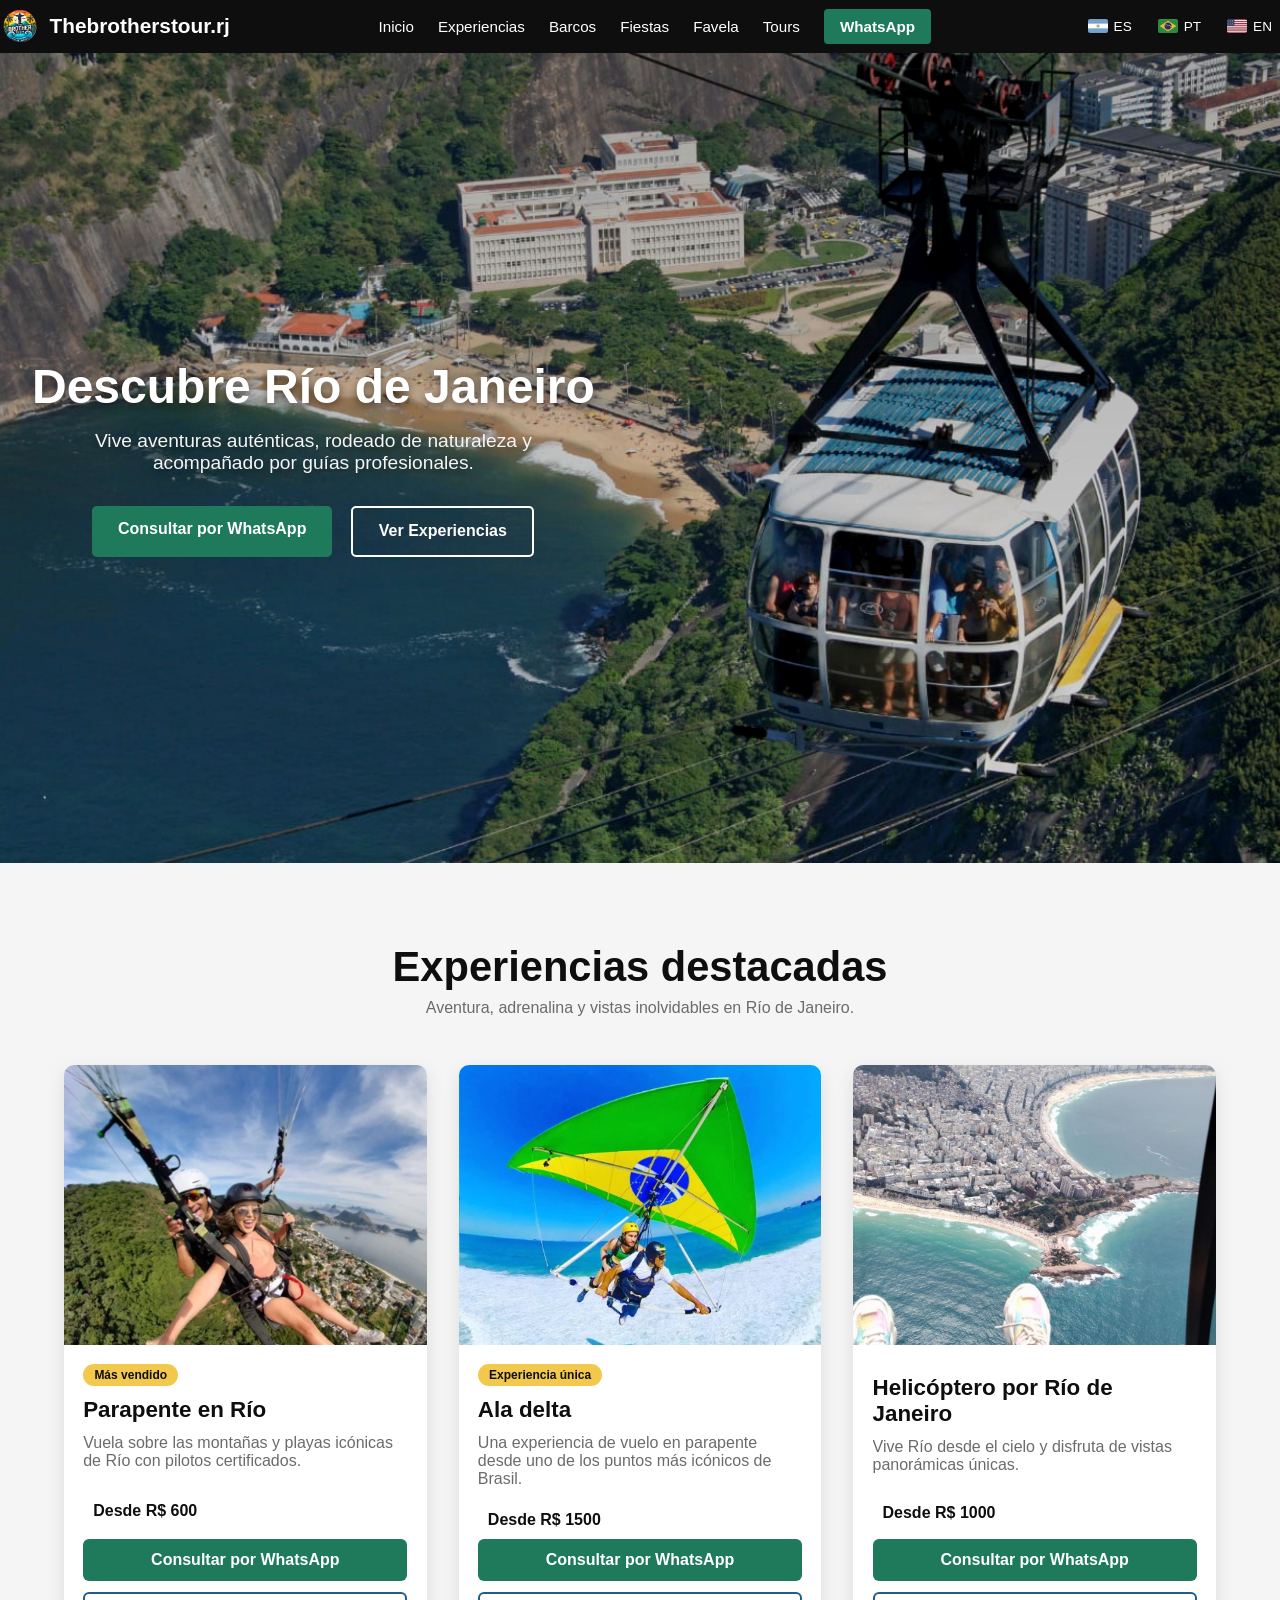
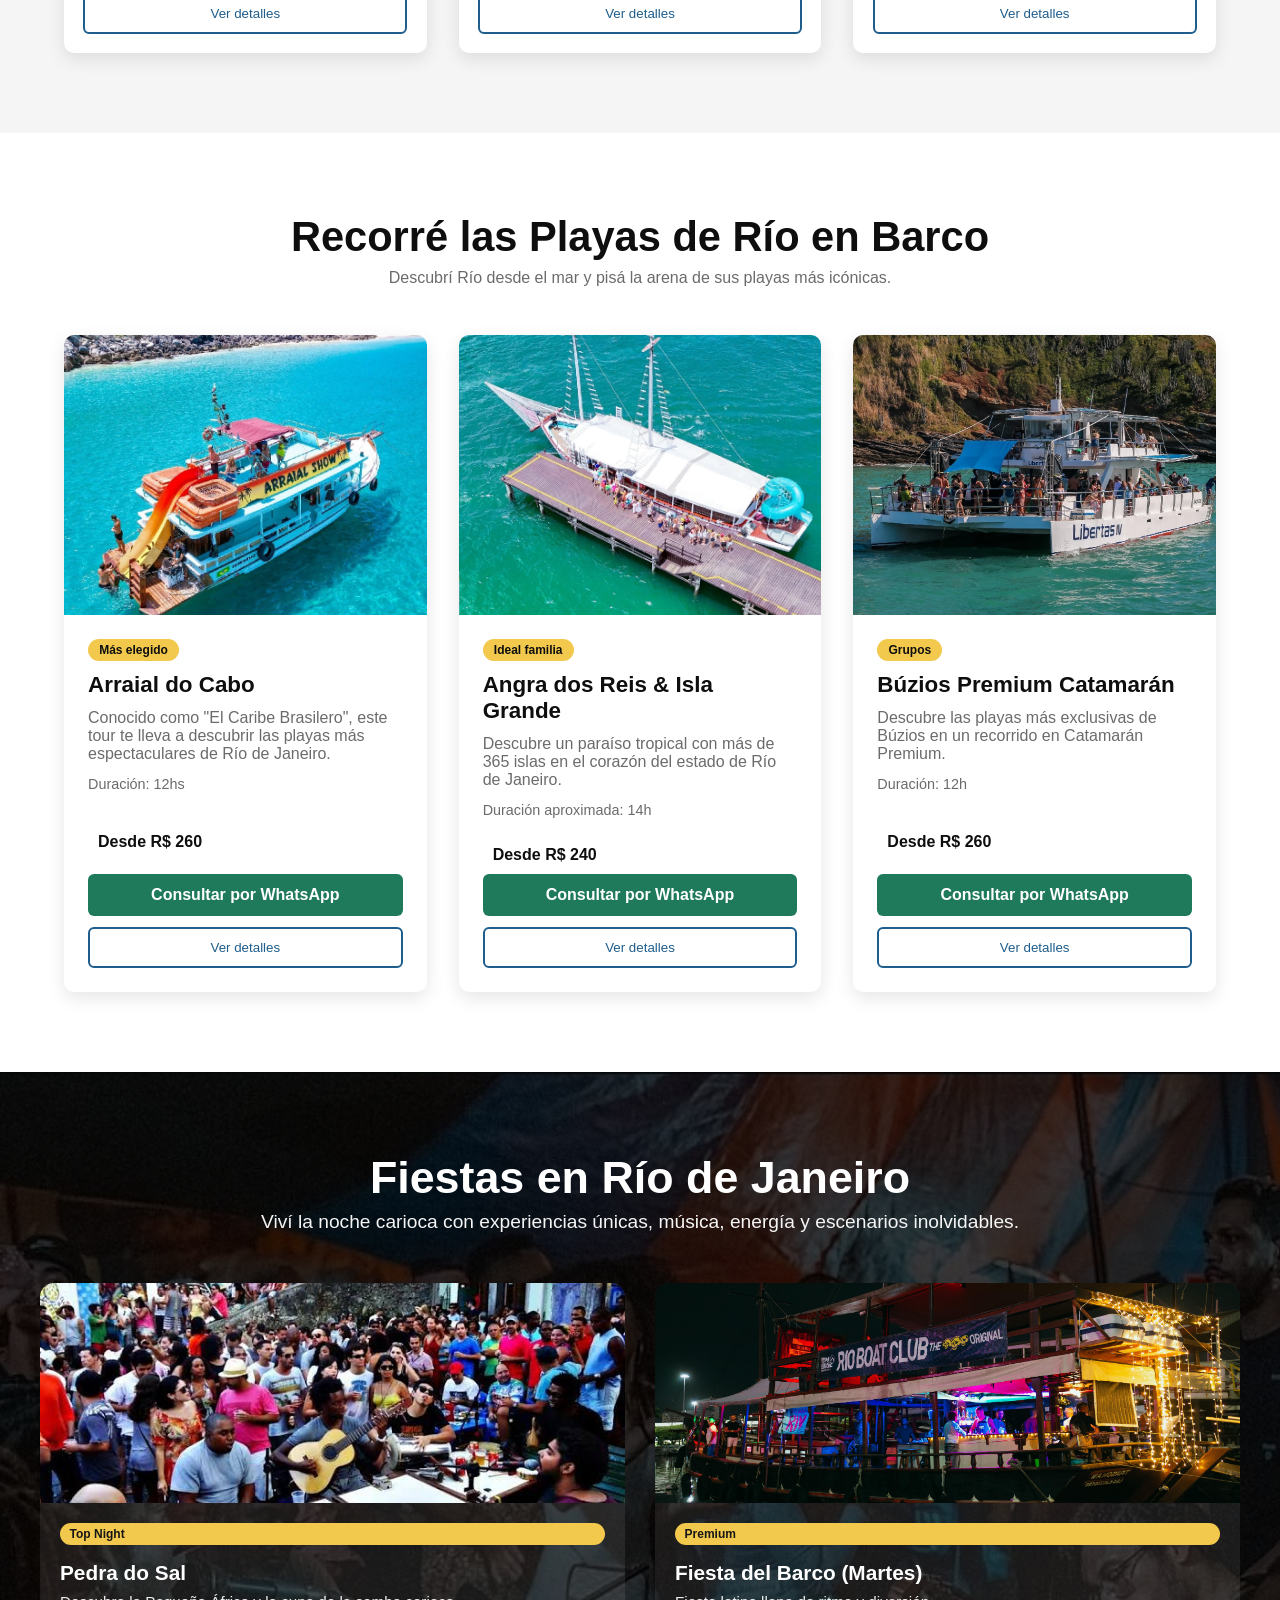
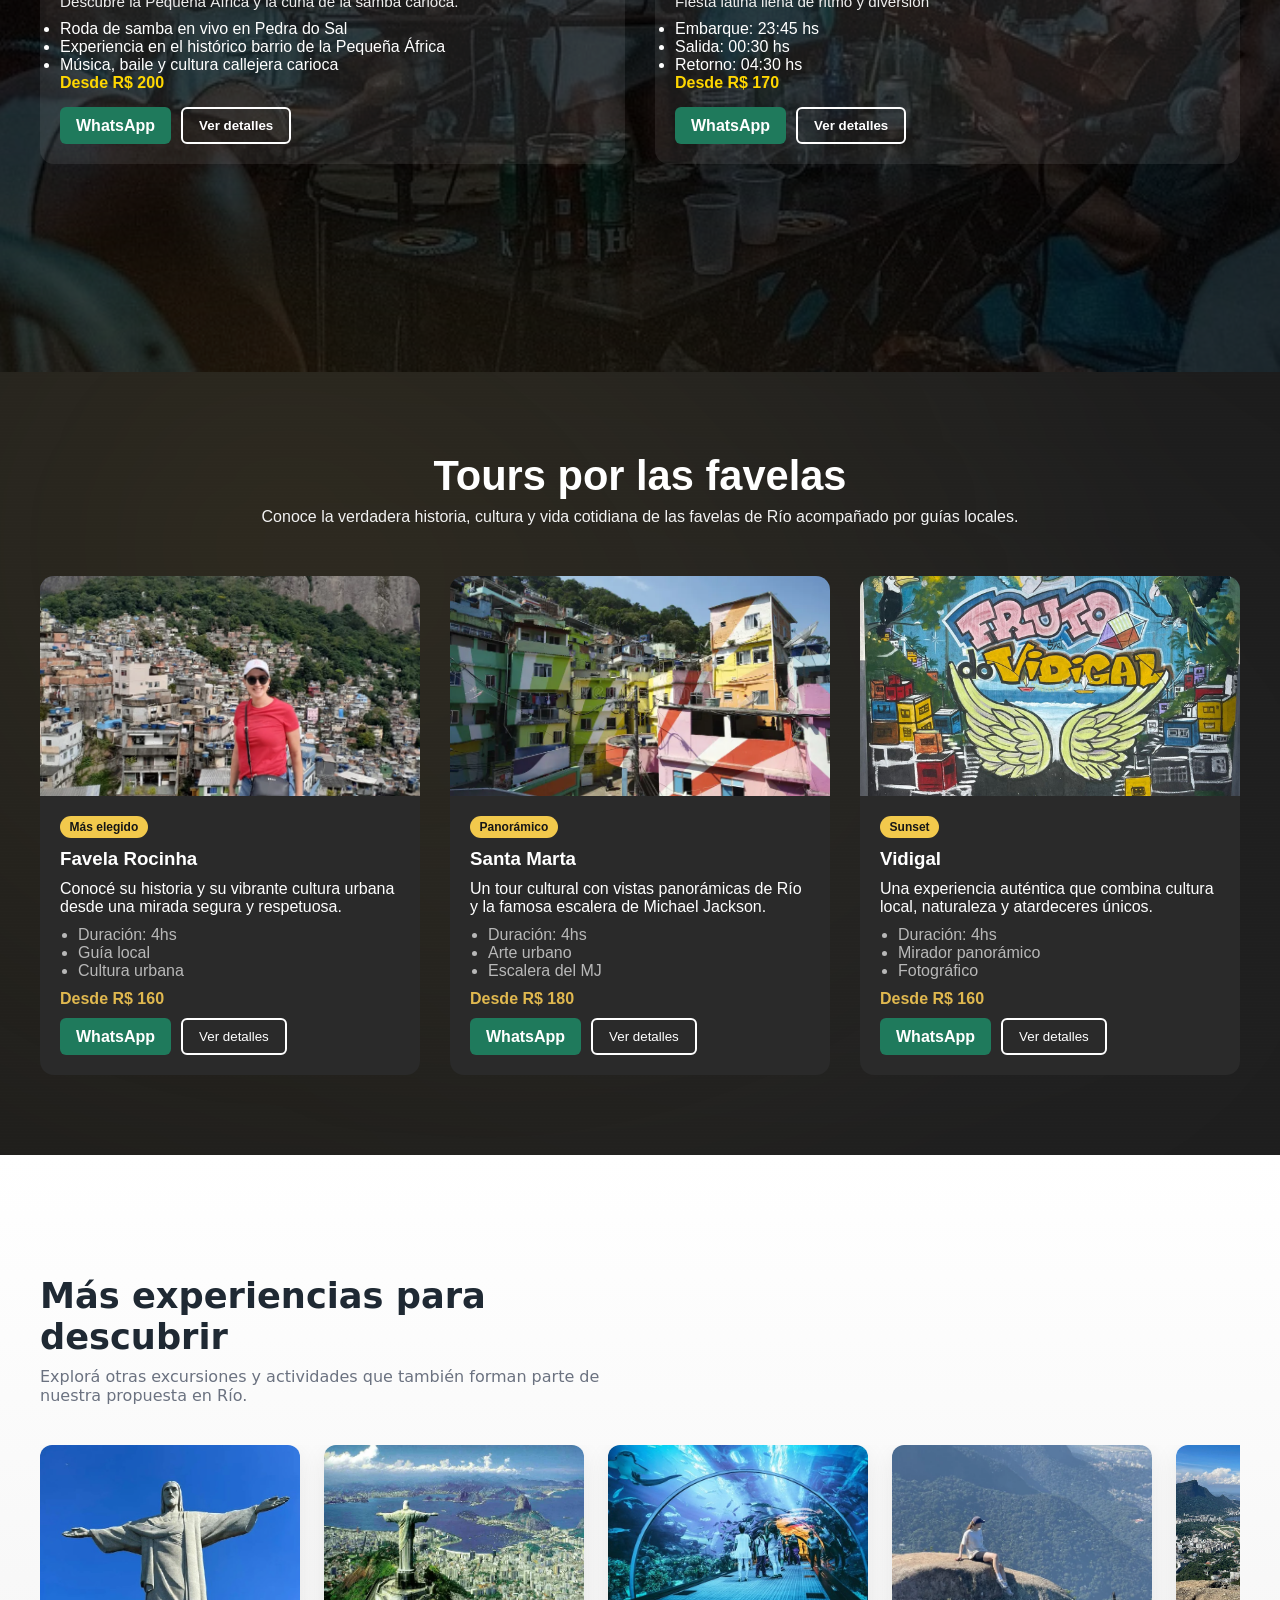
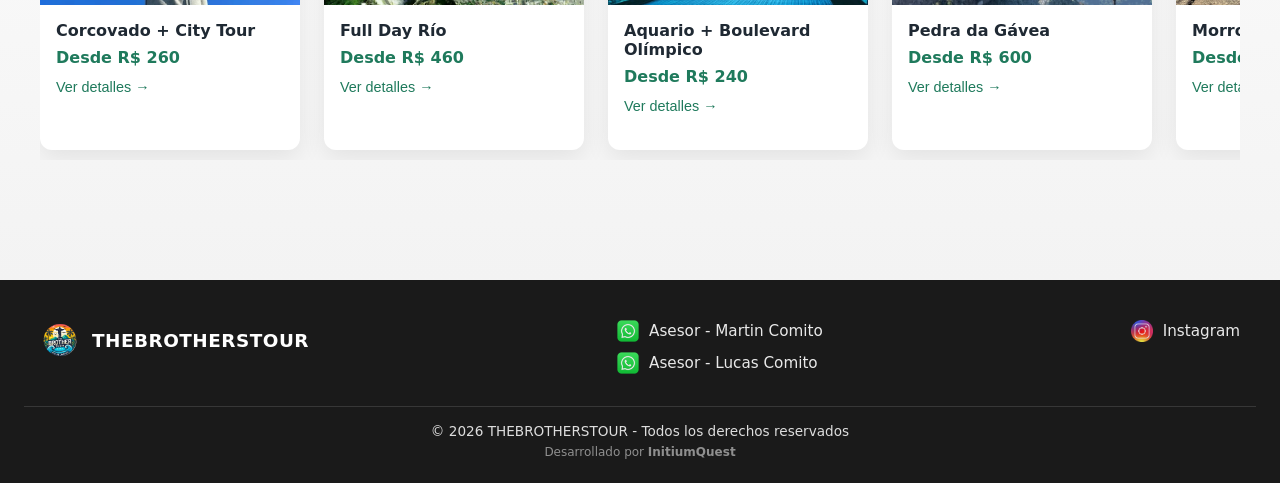
==== commit 2a7a7fcd: "a" ====
--- a/index.html
+++ b/index.html
@@ -270,7 +270,7 @@
                                 data-images='[
                                 "/assets/modals/experiencias/heli/heli1.jpeg",
                                 "/assets/modals/experiencias/heli/heli2.jpeg",
-                                "/assets/modals/experiencias/heli/heli3.jpeg"
+                                "/assets/modals/experiencias/heli/heli3.jpeg",
                                 "/assets/modals/experiencias/heli/heli4.jpeg",
                                 "/assets/modals/experiencias/heli/heli5.jpeg",
                                 "/assets/modals/experiencias/heli/heli6.jpeg",
@@ -650,6 +650,7 @@
 
                                 El tour permite conocer la vida cotidiana de la comunidad, sus proyectos sociales y su fuerte identidad cultural."
                                 data-images='[
+                                "./assets/principal/cards/rosiniacard.webp",
                                 "./assets/modals/favelas/rocina/rocina1.jpeg",
                                 "./assets/modals/favelas/rocina/rocina2.jpeg",
                                 "./assets/modals/favelas/rocina/rocina3.jpeg",
@@ -745,7 +746,7 @@
 
                 <!-- CARD 3 -->
                 <article class="favela-card">
-                    <div class="favela-img" style="background-image:url('./assets/principal/cards/vidigalcard.webp');">
+                    <div class="favela-img" style="background-image:url('./assets/modals/favelas/vidigal/vidigal6.jpeg');">
                     </div>
 
                     <div class="favela-content">
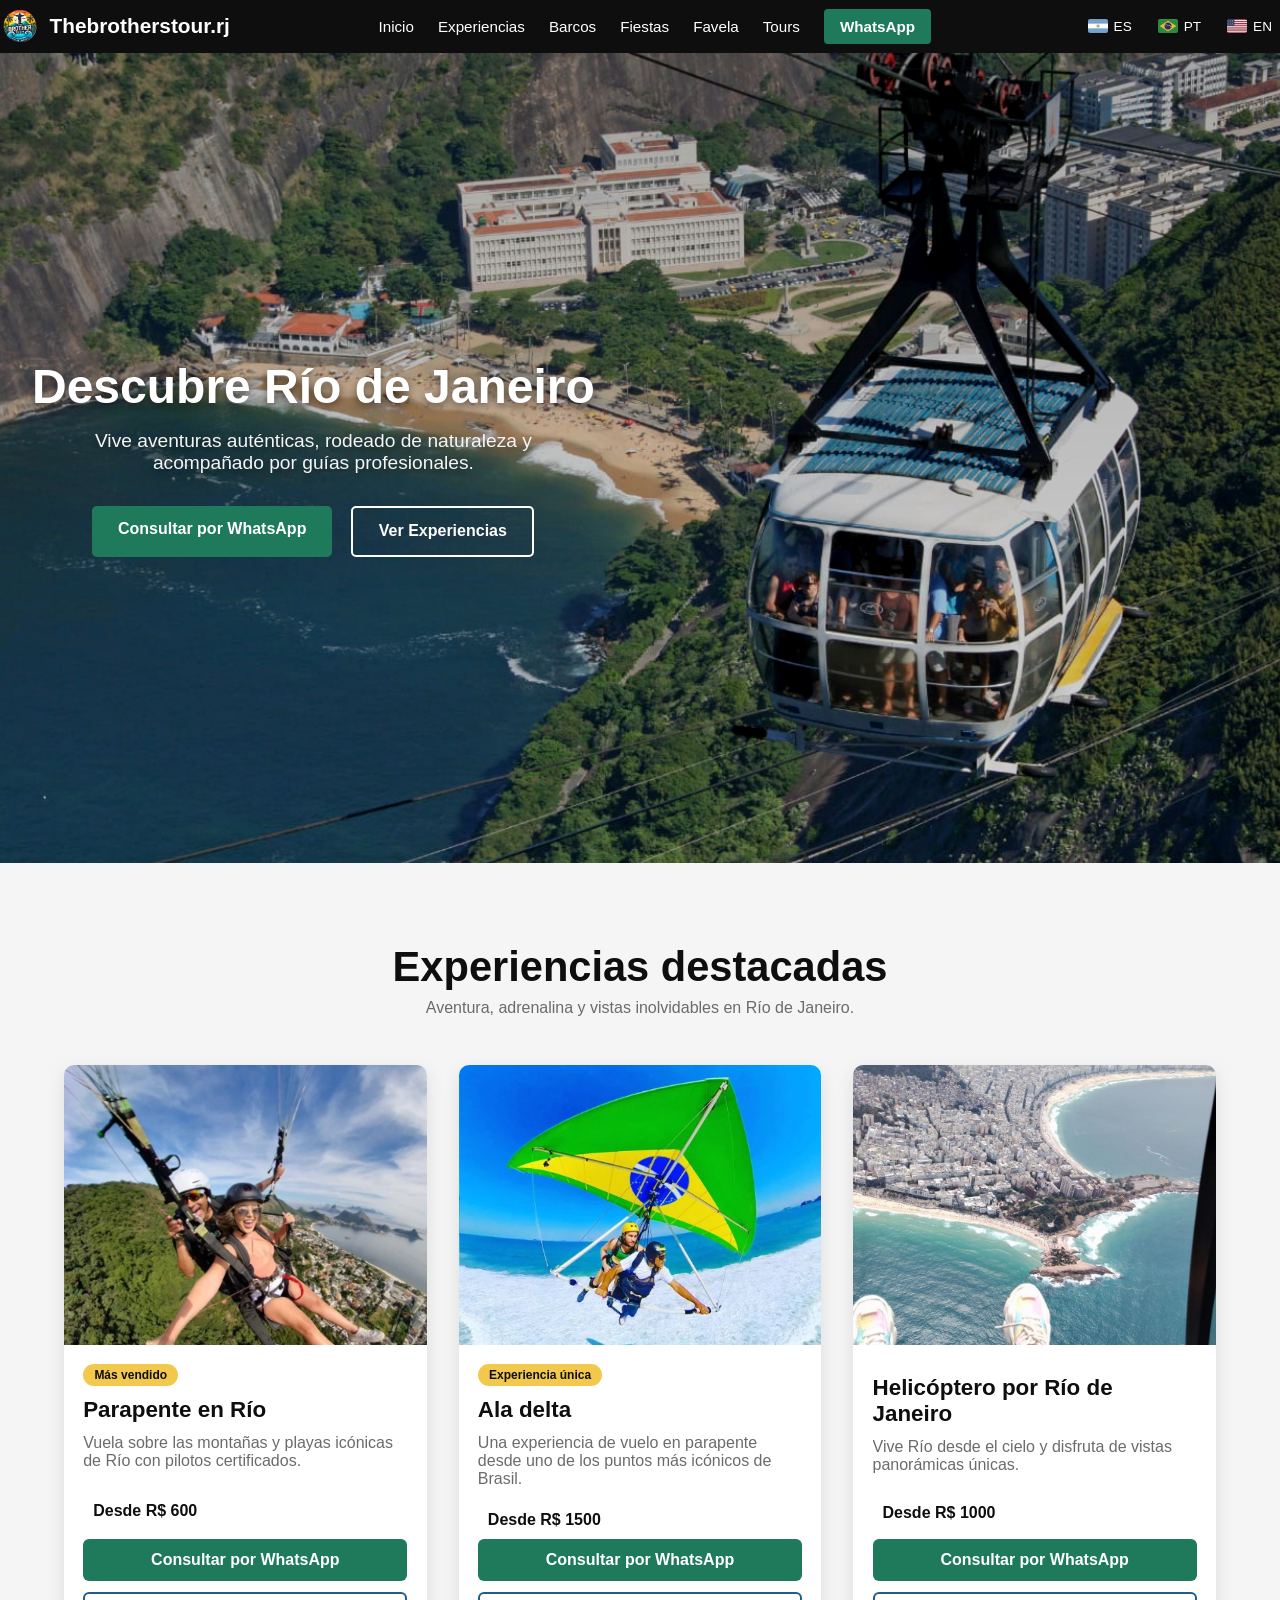
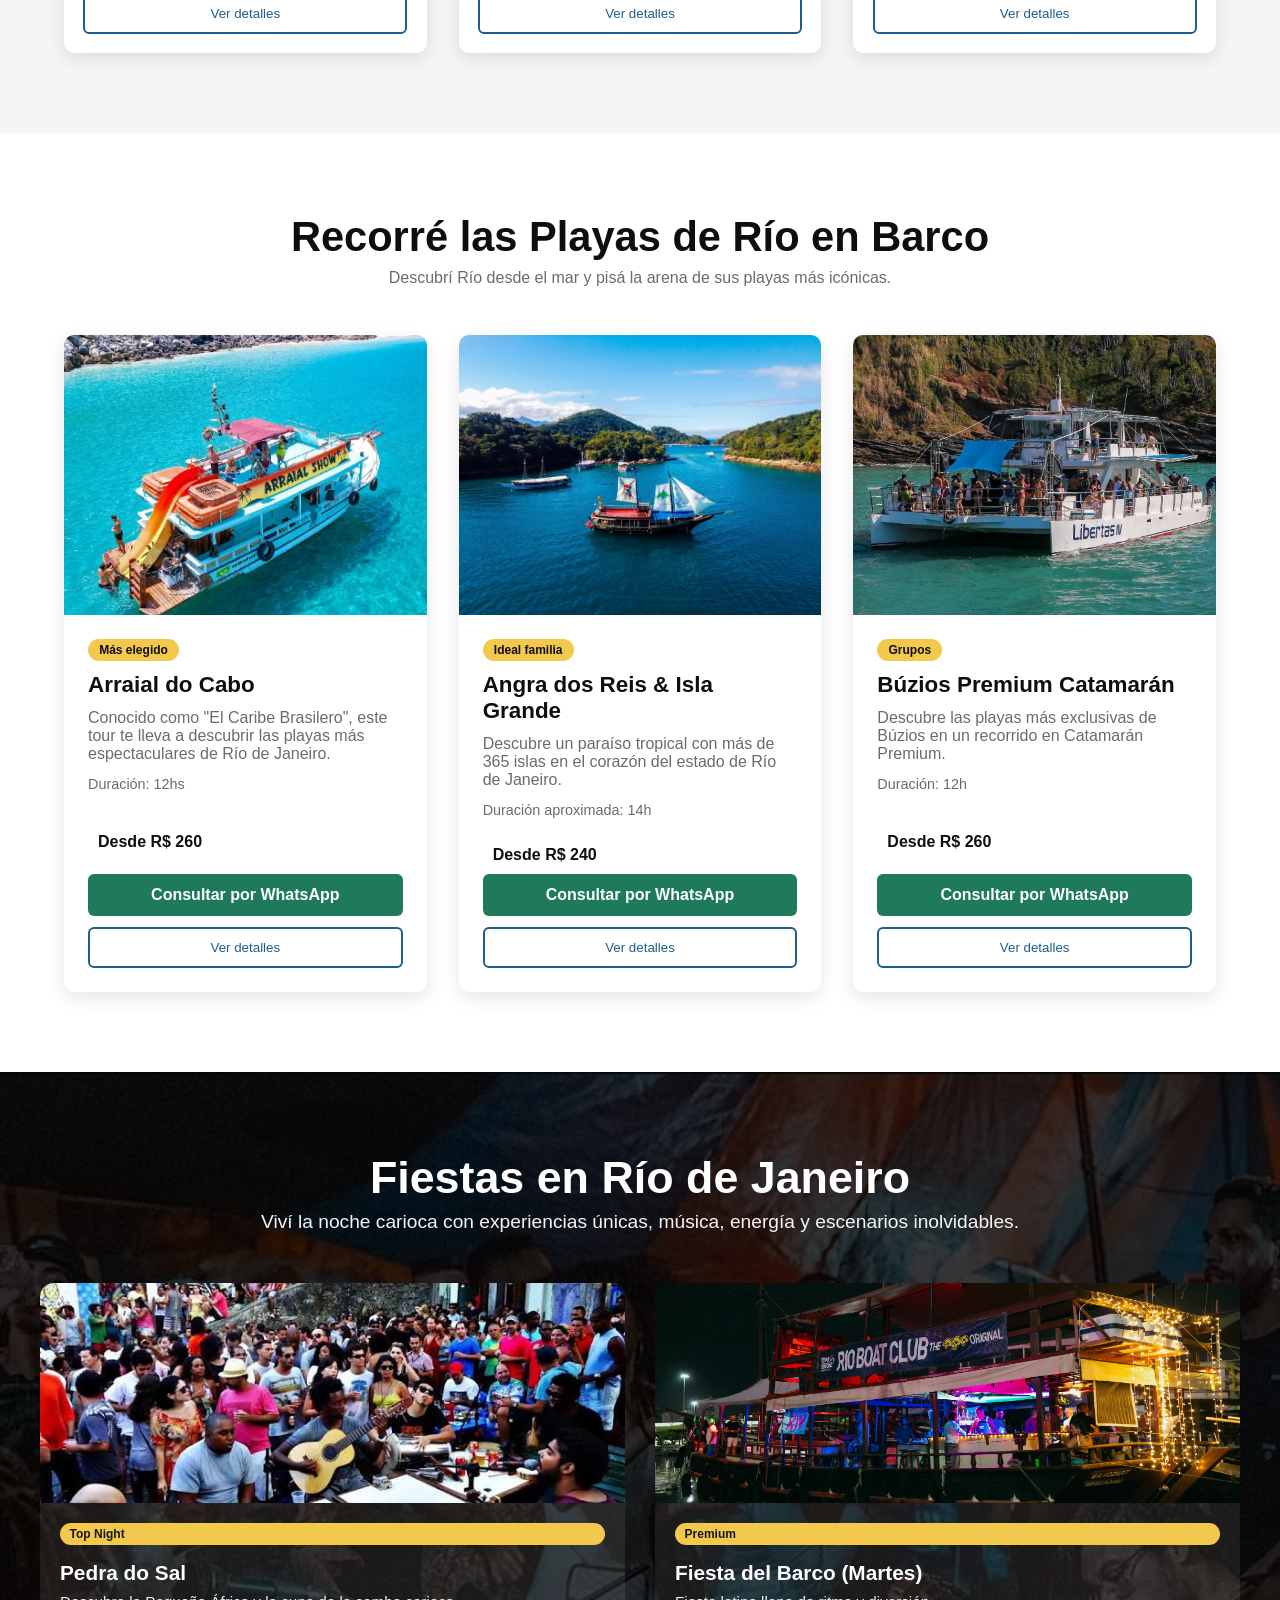
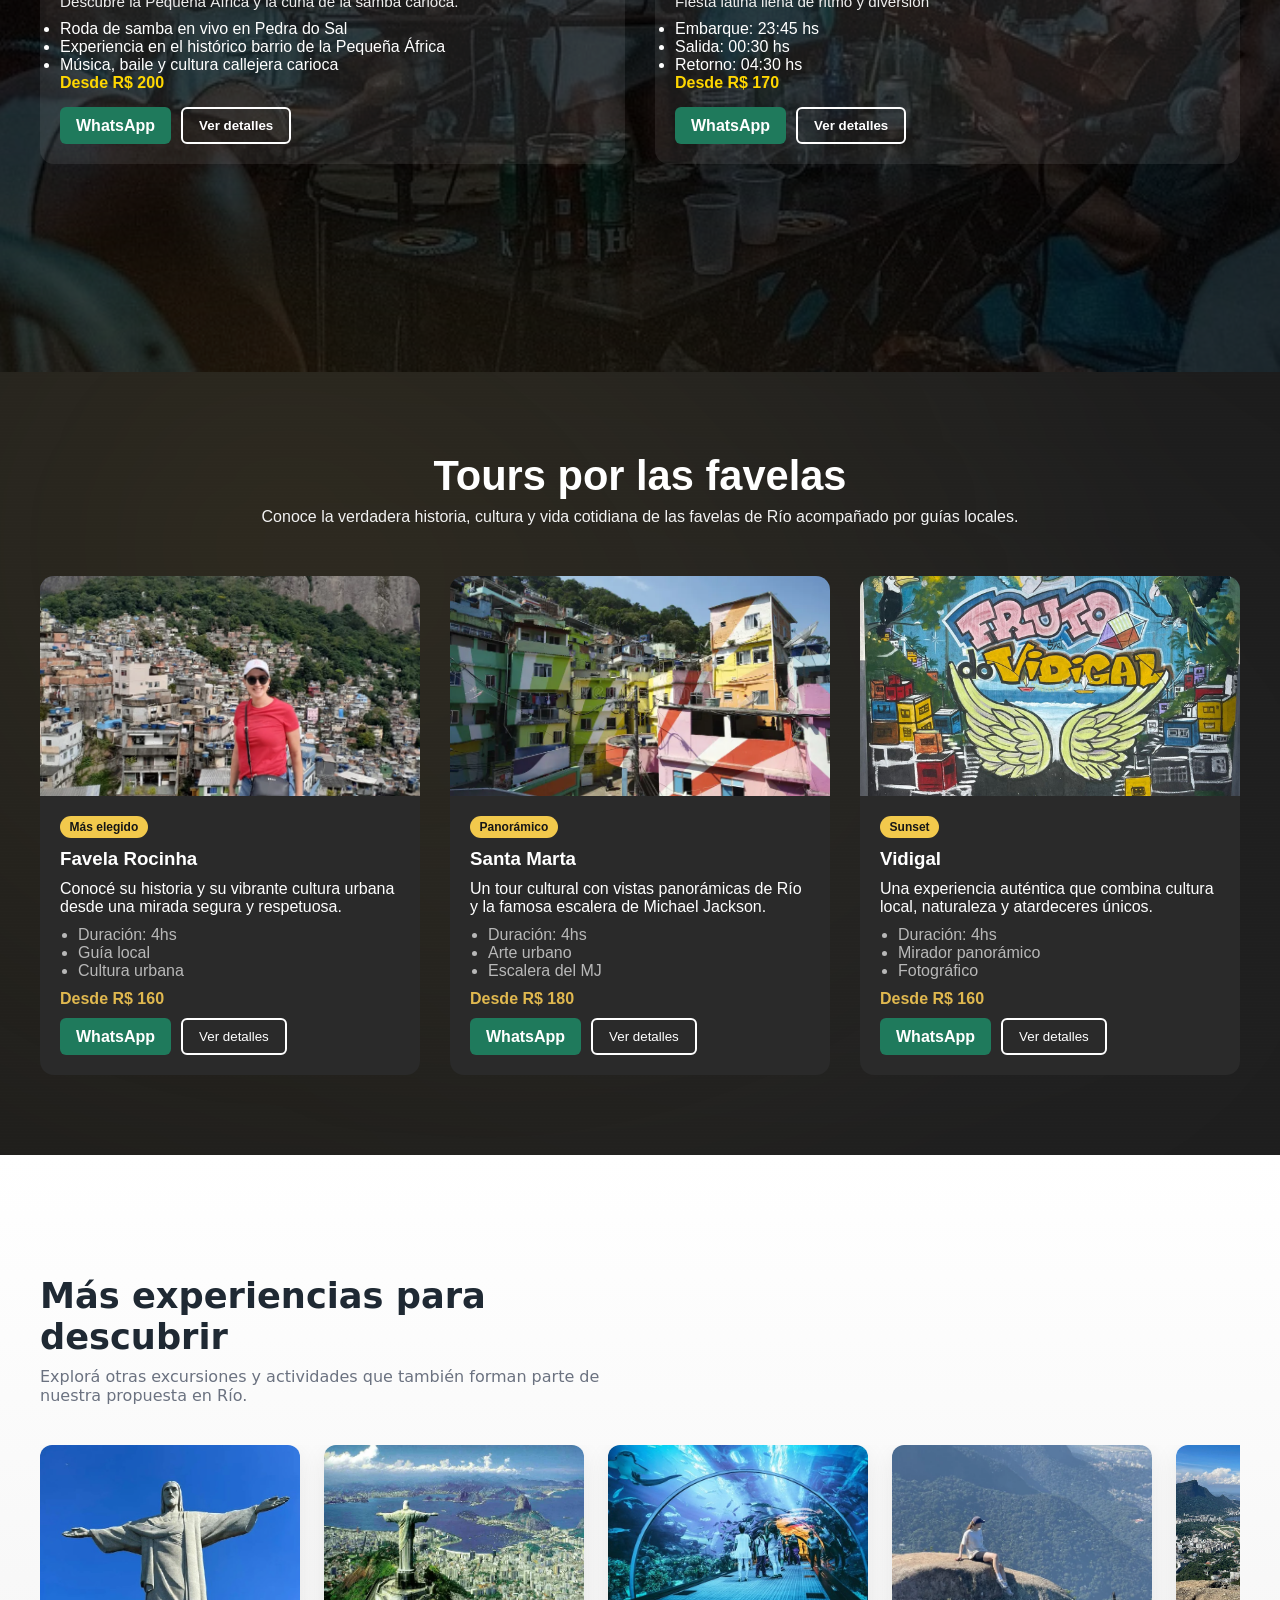
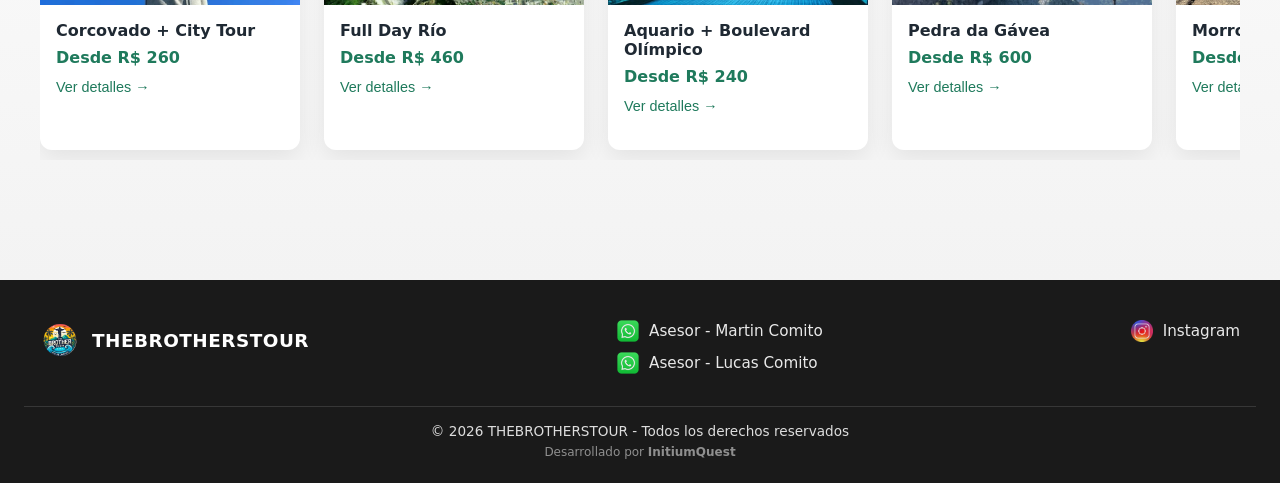
==== commit 2c02b40b: "a" ====
--- a/index.html
+++ b/index.html
@@ -7,33 +7,31 @@
     <meta name="viewport" content="width=device-width, initial-scale=1.0">
 
     <!-- SEO BASE -->
-    <title>Tours en Río de Janeiro | Favelas, Barcos, Fiestas y Aventuras | The Brothers Tour</title>
+    <title>Tours en Río de Janeiro | Favelas, Barcos y Experiencias Únicas | The Brothers Tour</title>
 
     <meta name="description"
-        content="Descubrí Río de Janeiro con experiencias únicas: tours por favelas, fiestas en barco, Cristo Redentor, Pedra do Telégrafo y más. Guías locales, seguridad y reservas por WhatsApp.">
-    <meta name="keywords"
-        content="tours rio de janeiro, excursiones rio de janeiro, favela rocinha tour, fiesta en barco rio, pedra do telegrafo, angra dos reis, rio de janeiro turismo, experiencias rio">
+        content="Viví Río de Janeiro como un local: tours por favelas, fiestas en barco, Cristo Redentor, Pedra do Telégrafo y más. Reservá fácil por WhatsApp con guías locales y seguridad garantizada.">
 
     <meta name="author" content="The Brothers Tour">
     <meta name="robots" content="index, follow">
 
+    <!-- CANONICAL -->
+    <link rel="canonical" href="https://www.thebrotherstourrj.com/">
+
     <!-- HREFLANG / IDIOMAS -->
-    <link rel="alternate" hreflang="es-AR" href="https://thebrotherstour.com/">
-    <link rel="alternate" hreflang="en" href="https://thebrotherstour.com/en/">
-    <link rel="alternate" hreflang="pt-BR" href="https://thebrotherstour.com/pt/">
-    <link rel="alternate" hreflang="x-default" href="https://thebrotherstour.com/">
-
-    <!-- CANONICAL -->
-    <link rel="canonical" href="https://thebrotherstour.com/">
+    <link rel="alternate" hreflang="es-AR" href="https://www.thebrotherstourrj.com/">
+    <link rel="alternate" hreflang="en" href="https://www.thebrotherstourrj.com/en/">
+    <link rel="alternate" hreflang="pt-BR" href="https://www.thebrotherstourrj.com/pt/">
+    <link rel="alternate" hreflang="x-default" href="https://www.thebrotherstourrj.com/">
 
     <!-- OPEN GRAPH (WhatsApp / Facebook / Instagram) -->
     <meta property="og:type" content="website">
-    <meta property="og:title" content="Tours en Río de Janeiro | Experiencias Únicas con Guías Locales">
+    <meta property="og:title" content="Tours en Río de Janeiro | Favelas, Fiestas en Barco y Aventuras">
     <meta property="og:description"
-        content="Viví Río de Janeiro de forma auténtica: favelas, barcos, fiestas, naturaleza y aventuras inolvidables. Reservá fácil por WhatsApp.">
+        content="Descubrí Río de Janeiro con experiencias auténticas: favelas, fiestas en barco, naturaleza y cultura local. Reservá ahora por WhatsApp.">
     <meta property="og:image"
-        content="https://thebrotherstour.com/assets/og/og-tours-rio-de-janeiro-thebrotherstour.png">
-    <meta property="og:url" content="https://thebrotherstour.com/">
+        content="https://www.thebrotherstourrj.com/assets/og/og-tours-rio-de-janeiro-thebrotherstour.png">
+    <meta property="og:url" content="https://www.thebrotherstourrj.com/">
     <meta property="og:site_name" content="The Brothers Tour">
 
     <!-- TWITTER CARD -->
@@ -42,15 +40,23 @@
     <meta name="twitter:description"
         content="Experiencias reales en Río: favelas, barcos, fiestas y naturaleza. Reservá por WhatsApp.">
     <meta name="twitter:image"
-        content="https://thebrotherstour.com/assets/og/og-tours-rio-de-janeiro-thebrotherstour.png">
+        content="https://www.thebrotherstourrj.com/assets/og/og-tours-rio-de-janeiro-thebrotherstour.png">
+
+    <!-- MOBILE UX -->
+    <meta name="theme-color" content="#000000">
 
     <!-- FAVICON -->
     <link rel="icon" href="/favicon.ico" type="image/x-icon">
-
     <link rel="icon" type="image/png" sizes="32x32" href="/assets/icons/favicon-32x32.png">
     <link rel="icon" type="image/png" sizes="16x16" href="/assets/icons/favicon-16x16.png">
-
     <link rel="apple-touch-icon" sizes="180x180" href="/assets/icons/favicon-180x180.png">
+
+    <!-- PWA (opcional pero recomendado) -->
+    <link rel="manifest" href="/site.webmanifest">
+
+    <!-- PERFORMANCE -->
+    <link rel="preconnect" href="https://fonts.googleapis.com">
+    <link rel="preconnect" href="https://fonts.gstatic.com" crossorigin>
 
     <!-- CSS -->
     <link rel="stylesheet" href="styles.css">
@@ -117,7 +123,7 @@
     <!-- HERO MAIN -->
     <section class="hero-main" id="inicio">
 
-        <img src="./assets/principal/portada1.jpeg" alt="Río de Janeiro" class="hero-main__image js-parallax">
+        <img src="./assets/principal/portada1.jpeg" alt="Paisajes de Río de Janeiro con vistas urbanas y naturaleza durante experiencias turísticas" class="hero-main__image js-parallax">
 
         <div class="hero-main__overlay"></div>
 
@@ -228,11 +234,13 @@
 
                                 El aterrizaje se realiza en la playa de Praia do Pepino, en el barrio de São Conrado."
                                 data-images='[
-                                "./assets/principal/cards/asadelta.webp"
+                                "./assets/principal/cards/asadelta.webp",
+                                "./assets/modals/experiencias/ala/ala1.jpeg",
+                                "./assets/modals/experiencias/ala/ala2.jpeg",
+                                "./assets/modals/experiencias/ala/ala3.jpeg"
                             ]' data-duration="10 a 15 minutos de pura adrenalina y paisaje " data-stops=""
                                 data-includes="transporte a rampa, fotos y 1 video digital. Instrucción básica previa al despegue. Acompañamiento de instructor certificado durante toda la experiencia"
-                                data-notincludes="Traslados fuera del itinerario establecido"
-                                data-itinerary='[
+                                data-notincludes="Traslados fuera del itinerario establecido" data-itinerary='[
                                 "Punto de encuentro o pick-up en alojamiento",
                                 "Traslado hacia la rampa de Pedra Bonita",
                                 "Preparación + briefing con el instructor",
@@ -249,8 +257,7 @@
                 <!-- CARD 3 -->
                 <article class="exp-card">
 
-                    <div class="exp-img"
-                        style="background-image: url('./assets/modals/experiencias/heli/heli1.jpeg');">
+                    <div class="exp-img" style="background-image: url('./assets/modals/experiencias/heli/heli1.jpeg');">
                     </div>
 
                     <div class="exp-content">
@@ -268,14 +275,14 @@
                                 data-title="Paseo en Helicóptero por Río de Janeiro"
                                 data-description="Vive Río desde el cielo y disfruta de vistas panorámicas únicas."
                                 data-images='[
-                                "/assets/modals/experiencias/heli/heli1.jpeg",
-                                "/assets/modals/experiencias/heli/heli2.jpeg",
-                                "/assets/modals/experiencias/heli/heli3.jpeg",
-                                "/assets/modals/experiencias/heli/heli4.jpeg",
-                                "/assets/modals/experiencias/heli/heli5.jpeg",
-                                "/assets/modals/experiencias/heli/heli6.jpeg",
-                                "/assets/modals/experiencias/heli/heli7.jpeg"
-                            ]' data-duration="Según el recorrido" 
+                                "./assets/modals/experiencias/heli/heli1.jpeg",
+                                "./assets/modals/experiencias/heli/heli2.jpeg",
+                                "./assets/modals/experiencias/heli/heli3.jpeg",
+                                "./assets/modals/experiencias/heli/heli4.jpeg",
+                                "./assets/modals/experiencias/heli/heli5.jpeg",
+                                "./assets/modals/experiencias/heli/heli6.jpeg",
+                                "./assets/modals/experiencias/heli/heli7.jpeg"
+                            ]' data-duration="Según el recorrido"
                                 data-stops="Avenida Niemeyer. Cristo Redentor. Forte de Copacabana. Jardim Botanico do Rio. Jockey Club. Lagoa Rodrigo de Freitas. Pedra da Gavea. Rocinha. Vidigal."
                                 data-includes="Piloto profesional" data-notincludes="Fotos" data-itinerary='[
                                 "Recorrido recomendado 1°: Cristo Redentor (15 a 20 min)",
@@ -349,8 +356,7 @@
                             ]' data-duration="13 hs"
                                 data-stops="Playa do Forno, Pontal do Atalaia, Isla del Farol, Fenda de Nossa Senhora, Gruta Azul y Perfil del Macaco."
                                 data-includes="Almuerzo buffet libre. Traslado ida y vuelta desde el hotel."
-                                data-notincludes="Equipo de snorkel. Bebidas y consumiciones" 
-                                data-itinerary='[
+                                data-notincludes="Equipo de snorkel. Bebidas y consumiciones" data-itinerary='[
                                 "Transporte ida y vuelta al punto de encuentro",
                                 "Guia profesional cadastrado, bilingue y con amplia experiencia",
                                 "Embarcación certificada que combina seguridad, diversión y respeto por la naturaleza",
@@ -368,7 +374,7 @@
                 <!-- CARD 2 -->
                 <article class="barco-card">
 
-                    <div class="barco-img" style="background-image:url('./assets/principal/cards/angracard.webp');">
+                    <div class="barco-img" style="background-image:url('./assets/modals/barcos/angradosreis/angra1.webp');">
                     </div>
 
                     <div class="barco-content">
@@ -397,7 +403,6 @@
                                 data-title="Tour Angra dos Reis & Isla Grande"
                                 data-description="Ideal para familias, grupos de amigos y parejas que buscan combinar aventura, naturaleza y diversión en un solo día"
                                 data-images='[
-                                "./assets/principal/cards/angracard.webp",
                                 "./assets/modals/barcos/angradosreis/angra1.webp",
                                 "./assets/modals/barcos/angradosreis/angra2.webp",
                                 "./assets/modals/barcos/angradosreis/angra3.webp",
@@ -405,11 +410,10 @@
                                 "./assets/modals/barcos/angradosreis/angra5.webp",
                                 "./assets/modals/barcos/angradosreis/angra6.webp",
                                 "./assets/modals/barcos/angradosreis/angra7.webp"
-                            ]' data-duration="14 hs" 
+                            ]' data-duration="14 hs"
                                 data-stops="Lagoa Azul. Ilha de Cataguases. Freguesia de Santana. Ilha de Japariz"
                                 data-includes="Transporte ida y vuelta desde el hotel. Almuerzo buffet libre. Guia acompañante."
-                                data-notincludes="Equipo de buceo. Bebidas y consumisiones." 
-                                data-itinerary='[
+                                data-notincludes="Equipo de buceo. Bebidas y consumisiones." data-itinerary='[
                                 "Guia bilingüe especializado",
                                 "Se realizan cuatro paradas para nadar y bucear",
                                 "Almuerzo buffet libre en la isla",
@@ -444,8 +448,8 @@
                         <span class="price">Desde R$ 260</span>
 
                         <div class="barco-buttons">
-                            <a href="https://wa.me/5491123230921?text=Consulta%20sobre%20Fiesta%20en%20Barco" target="_blank"
-                                class="btn-primary" target="_blank">
+                            <a href="https://wa.me/5491123230921?text=Consulta%20sobre%20Fiesta%20en%20Barco"
+                                target="_blank" class="btn-primary" target="_blank">
                                 Consultar por WhatsApp
                             </a>
 
@@ -461,9 +465,8 @@
                                 "./assets/modals/barcos/buzios/buzios5.webp"
                             ]' data-duration="12 hs"
                                 data-stops="Playa de la Tortuga, Playa Azeda, Playa João Fernández"
-                                data-includes="Traslado ida y vuelta al hotel. Almuerzo buffet libre." 
-                                data-notincludes="Equipo de snorkel. Bebidas y consumisiones" 
-                                data-itinerary='[
+                                data-includes="Traslado ida y vuelta al hotel. Almuerzo buffet libre."
+                                data-notincludes="Equipo de snorkel. Bebidas y consumisiones" data-itinerary='[
                                 "Transporte desde el punto de encuentro",
                                 "Guía bilingüe",
                                 "Paradas para bañarse",
@@ -512,8 +515,8 @@
                         <span class="rio-price">Desde R$ 200</span>
 
                         <div class="rio-buttons">
-                            <a href="https://wa.me/5491123230921?text=Consulta%20Pedra%20do%20Sal" class="rio-btn-primary"
-                                target="_blank">
+                            <a href="https://wa.me/5491123230921?text=Consulta%20Pedra%20do%20Sal"
+                                class="rio-btn-primary" target="_blank">
                                 WhatsApp
                             </a>
 
@@ -530,8 +533,7 @@
                             ]' data-duration="5 hs"
                                 data-stops="Pedra do Sal, Barrio histórico Pequeña África y zona del puerto y escalinatas de piedra"
                                 data-includes="Acceso a la fiesta de samba en vivo. Recorrido por la zona histórica de la Pequeña África. Acompañamiento de guía"
-                                data-notincludes="Comidas y bebidas" 
-                                data-itinerary='[
+                                data-notincludes="Comidas y bebidas" data-itinerary='[
                                 "Encuentro y salida",
                                 "Contexto histórico del lugar",
                                 "Recorrido por la Pequeña África",
@@ -582,11 +584,10 @@
                                 "./assets/modals/fiestas/boat/boat3.jpeg"
                                 
                     
-                            ]' data-duration="23:45 a 04:30" 
+                            ]' data-duration="23:45 a 04:30"
                                 data-stops="Flamengo Botafogo. Puente Niteroi. Praia Vermelha. Bahia de Guanabara."
                                 data-includes="Recorrido nocturno por la bahía. Ambiente musical y fiesta a bordo. Acceso a la fiesta en barco"
-                                data-notincludes="Traslado. Bebida y consumision."
-                                data-itinerary='[
+                                data-notincludes="Traslado. Bebida y consumision." data-itinerary='[
                                 "Horarios: Embarque: 23:45 hs. Salida: 00:30 hs (puntual). Regreso: 04:30 hs (madrugada)",
                                 "Punto de encuentro: Marina da Glória",
                                 "Ingreso únicamente con reserva anticipada",
@@ -640,7 +641,8 @@
                         <span class="favela-price">Desde R$ 160</span>
 
                         <div class="favela-buttons">
-                            <a href="https://wa.me/5491123230921?text=Consulta%20Favela%20Rocinha" class="favela-btn-primary" target="_blank">
+                            <a href="https://wa.me/5491123230921?text=Consulta%20Favela%20Rocinha"
+                                class="favela-btn-primary" target="_blank">
                                 WhatsApp
                             </a>
 
@@ -657,10 +659,8 @@
                                 "./assets/modals/favelas/rocina/rocina4.jpeg",
                                 "./assets/modals/favelas/rocina/rocina5.jpeg",
                                 "./assets/modals/favelas/rocina/rocina6.jpeg"
-                            ]' data-duration="4 hs" 
-                                data-stops="Miradores, calles principales"
-                                data-includes="Guía local, transporte interno"
-                                data-notincludes="Comidas y bebidas."
+                            ]' data-duration="4 hs" data-stops="Miradores, calles principales"
+                                data-includes="Guía local, transporte interno" data-notincludes="Comidas y bebidas."
                                 data-itinerary='[
                                 "Traslado desde Zona Sul hacia la Rocinha",
                                 "Subida opcional en moto hasta el Mirante Novo Visual (aprox. 7 minutos – R$ 10 opcional)",
@@ -717,8 +717,7 @@
                                 "./assets/modals/favelas/santamarta/santamarta4.jpeg",
                                 "./assets/modals/favelas/santamarta/santamarta5.jpeg",
                                 "./assets/modals/favelas/santamarta/santamarta6.jpeg"
-                            ]' data-duration="4 hs" 
-                                data-stops="Escaleras, miradores, murales"
+                            ]' data-duration="4 hs" data-stops="Escaleras, miradores, murales"
                                 data-includes="Guía local durante todo el recorrido. Subida en bondinho hasta la quinta estación. Paradas fotográficas en miradores. "
                                 data-notincludes="Traslados hasta el punto de encuentro. Comidas y bebidas."
                                 data-itinerary='[
@@ -746,7 +745,8 @@
 
                 <!-- CARD 3 -->
                 <article class="favela-card">
-                    <div class="favela-img" style="background-image:url('./assets/modals/favelas/vidigal/vidigal6.jpeg');">
+                    <div class="favela-img"
+                        style="background-image:url('./assets/modals/favelas/vidigal/vidigal6.jpeg');">
                     </div>
 
                     <div class="favela-content">
@@ -785,11 +785,9 @@
                                 "./assets/modals/favelas/vidigal/vidigal8.jpeg",
                                 "./assets/modals/favelas/vidigal/vidigal9.jpeg"
                             
-                            ]' data-duration="4 hs" 
-                                data-stops="Paradas panorámicas para fotos"
+                            ]' data-duration="4 hs" data-stops="Paradas panorámicas para fotos"
                                 data-includes="Ingreso al Bar da Laje. Alto Vidigal. Bar do Avrao. Guía local durante todo el recorrido."
-                                data-notincludes="Comidas y bebidas. "
-                                data-itinerary='[
+                                data-notincludes="Comidas y bebidas. " data-itinerary='[
                                 "Miradores con vista a Praia de Ipanema",
                                 "Vista panorámica de Praia de Copacabana",
                                 "Caminata por calles y senderos internos de la comunidad",
@@ -803,7 +801,7 @@
 
             </div>
         </div>
-    </section>   
+    </section>
     <section class="x-extras" id="x-extras">
         <div class="x-extras__container">
 
@@ -836,11 +834,10 @@
                             "./assets/modals/tours/cor/cor4.jpeg",
                             "./assets/modals/tours/cor/cor5.jpeg",
                             "./assets/modals/tours/cor/cor6.jpeg"
-                        ]' data-duration="5 hs" 
+                        ]' data-duration="5 hs"
                             data-stops="Cristo Redentor. Sambódromo. Catedral Metropolitana. Escalera Selarón. Arcos da Lapa. Estadio Maracaná."
                             data-includes="Traslado ida y vuelta al hotel. Guía bilingüe especializado. Ticket Cristo Redentor. Almuerzo Buffet libre."
-                            data-notincludes="Bebidas y postres." 
-                            data-itinerary='[
+                            data-notincludes="Bebidas y postres." data-itinerary='[
                             "Embarque a partir de las 08:00 am",
                             "Recogida en punto de encuentro",
                             "Ascenso al Cristo Redentor atravesando el Bosque de Tijuca",
@@ -866,7 +863,7 @@
                         <span class="x-extras__price">Desde R$ 460</span>
 
                         <button class="x-extras__link btn-open-modal" data-modal="tourModal" data-title="Full Day Río"
-                            data-description="Descubri los principales atractivos de Rio de Janeiro en un recorrido único." 
+                            data-description="Descubri los principales atractivos de Rio de Janeiro en un recorrido único."
                             data-images='[
                             "./assets/principal/cards/fulldayrio.webp",
                             "./assets/modals/tours/fulldayrio/rio2.jpeg",
@@ -876,11 +873,9 @@
                             "./assets/modals/tours/fulldayrio/rio6.jpeg",
                             "./assets/modals/tours/fulldayrio/rio7.jpeg",
                             "./assets/modals/tours/fulldayrio/rio8.jpeg"
-                        ]' data-duration="9 hs" 
-                            data-stops="Cristo, Pan de Azúcar, City Tour"
+                        ]' data-duration="9 hs" data-stops="Cristo, Pan de Azúcar, City Tour"
                             data-includes="Transporte ida y vuelta al hotel.Guía bilingüe especializado. Ticket Cristo Redentor. Ingreso al Pao de Azucar. Almuerzo buffet libre"
-                            data-notincludes="Bebidas y postres." 
-                            data-itinerary='[
+                            data-notincludes="Bebidas y postres." data-itinerary='[
                             "Cristo Redentor – Entrada incluida",
                             "Pan de Azúcar – Entrada y teleférico incluidos",
                             "Estadio Maracaná – Vista exterior",
@@ -913,11 +908,9 @@
                             "./assets/modals/tours/acuario/tres.jpeg",
                             "./assets/modals/tours/acuario/cuatro.jpeg",
                             "./assets/modals/tours/acuario/cinco.jpeg"
-                        ]' data-duration="4hs" 
-                            data-stops="Aquario, Boulevard Olímpico" 
+                        ]' data-duration="4hs" data-stops="Aquario, Boulevard Olímpico"
                             data-includes="Traslado ida y vuelta al hotel. Guía turistico. Ticket al Aquario."
-                            data-notincludes="Bebidas y consumisiones." 
-                            data-itinerary='[
+                            data-notincludes="Bebidas y consumisiones." data-itinerary='[
                             "Traslado desde alojamiento",
                             "Ingreso al Aquario",
                             "Paseo por el Boulevard Olímpico",
@@ -938,16 +931,12 @@
                         <h3 class="x-extras__card-title">Pedra da Gávea</h3>
                         <span class="x-extras__price">Desde R$ 600</span>
 
-                        <button class="x-extras__link btn-open-modal" data-modal="tourModal" 
-                            data-title="Pedra da Gávea"
-                            data-description="Aventura y trekking con vistas increíbles." 
-                            data-images='[
+                        <button class="x-extras__link btn-open-modal" data-modal="tourModal" data-title="Pedra da Gávea"
+                            data-description="Aventura y trekking con vistas increíbles." data-images='[
                             "./assets/principal/cards/dagavea.webp"
-                        ]' data-duration="8 hs" 
-                            data-stops="Pedra da Gávea" 
+                        ]' data-duration="8 hs" data-stops="Pedra da Gávea"
                             data-includes="Traslado ida y vuelta al hotel. Guia especializado. "
-                            data-notincludes="Equipo de trekking." 
-                            data-itinerary='[
+                            data-notincludes="Equipo de trekking." data-itinerary='[
                             "Salida desde tu alojamiento",
                             "Trekking por la selva atlántica",
                             "Miradores naturales increíbles",
@@ -983,11 +972,9 @@
                             "./assets/modals/tours/morrodois/morro1.jpeg",
                             "./assets/modals/tours/morrodois/morro2.jpeg",
                             "./assets/modals/tours/morrodois/morro3.jpeg"
-                        ]' data-duration="5 hs" 
-                            data-stops="Morro Dois Irmãos"
+                        ]' data-duration="5 hs" data-stops="Morro Dois Irmãos"
                             data-includes="Caminata guiada hasta la cima del Morro Dois Irmãos. Acompañamiento durante todo el recorrido. Vistas panorámicas de la Zona Sur de Río de Janeiro"
-                            data-notincludes="Comidas y bebidas" 
-                            data-itinerary='[
+                            data-notincludes="Comidas y bebidas" data-itinerary='[
                             "Traslado ida y vuelta desde el hotel",
                             "Subida en moto taxi",
                             "Inicio de la caminata por la senda hacia el Morro Dois Irmãos",
@@ -1020,11 +1007,9 @@
                             "./assets/modals/tours/telegrafo/dos.jpg",
                             "./assets/modals/tours/telegrafo/tres.jpeg",
                             "./assets/modals/tours/telegrafo/cuatro.jpeg"
-                        ]' data-duration="5 hs" 
-                            data-stops="Pedra do Telégrafo"
+                        ]' data-duration="5 hs" data-stops="Pedra do Telégrafo"
                             data-includes="Transporte ida y vuelta al hotel. Guía turístico especializado"
-                            data-notincludes="Comidas y bebidas."
-                            data-itinerary='[
+                            data-notincludes="Comidas y bebidas." data-itinerary='[
                             "Salida: 06:00 hs",
                             "Frecuencia: Todos los días",
                             "Presentación obligatoria: 10 minutos antes del embarque",
@@ -1058,11 +1043,9 @@
                             "./assets/modals/tours/amanecercopa/copa3.jpeg",
                             "./assets/modals/tours/amanecercopa/copa4.jpeg",
                             "./assets/modals/tours/amanecercopa/copa5.jpeg"
-                        ]' data-duration="2 hs" 
-                            data-stops="Copacabana"
-                            data-includes="Fotografía ilimitada durante la experiencia" 
-                            data-notincludes="Transporte ida y vuelta."
-                            data-itinerary='[
+                        ]' data-duration="2 hs" data-stops="Copacabana"
+                            data-includes="Fotografía ilimitada durante la experiencia"
+                            data-notincludes="Transporte ida y vuelta." data-itinerary='[
                             "Punto de encuentro en Avenida Atlântica – Posto 6",
                             "Recepción del grupo y preparación del equipo",
                             "Clase teórica de seguridad y orientación",
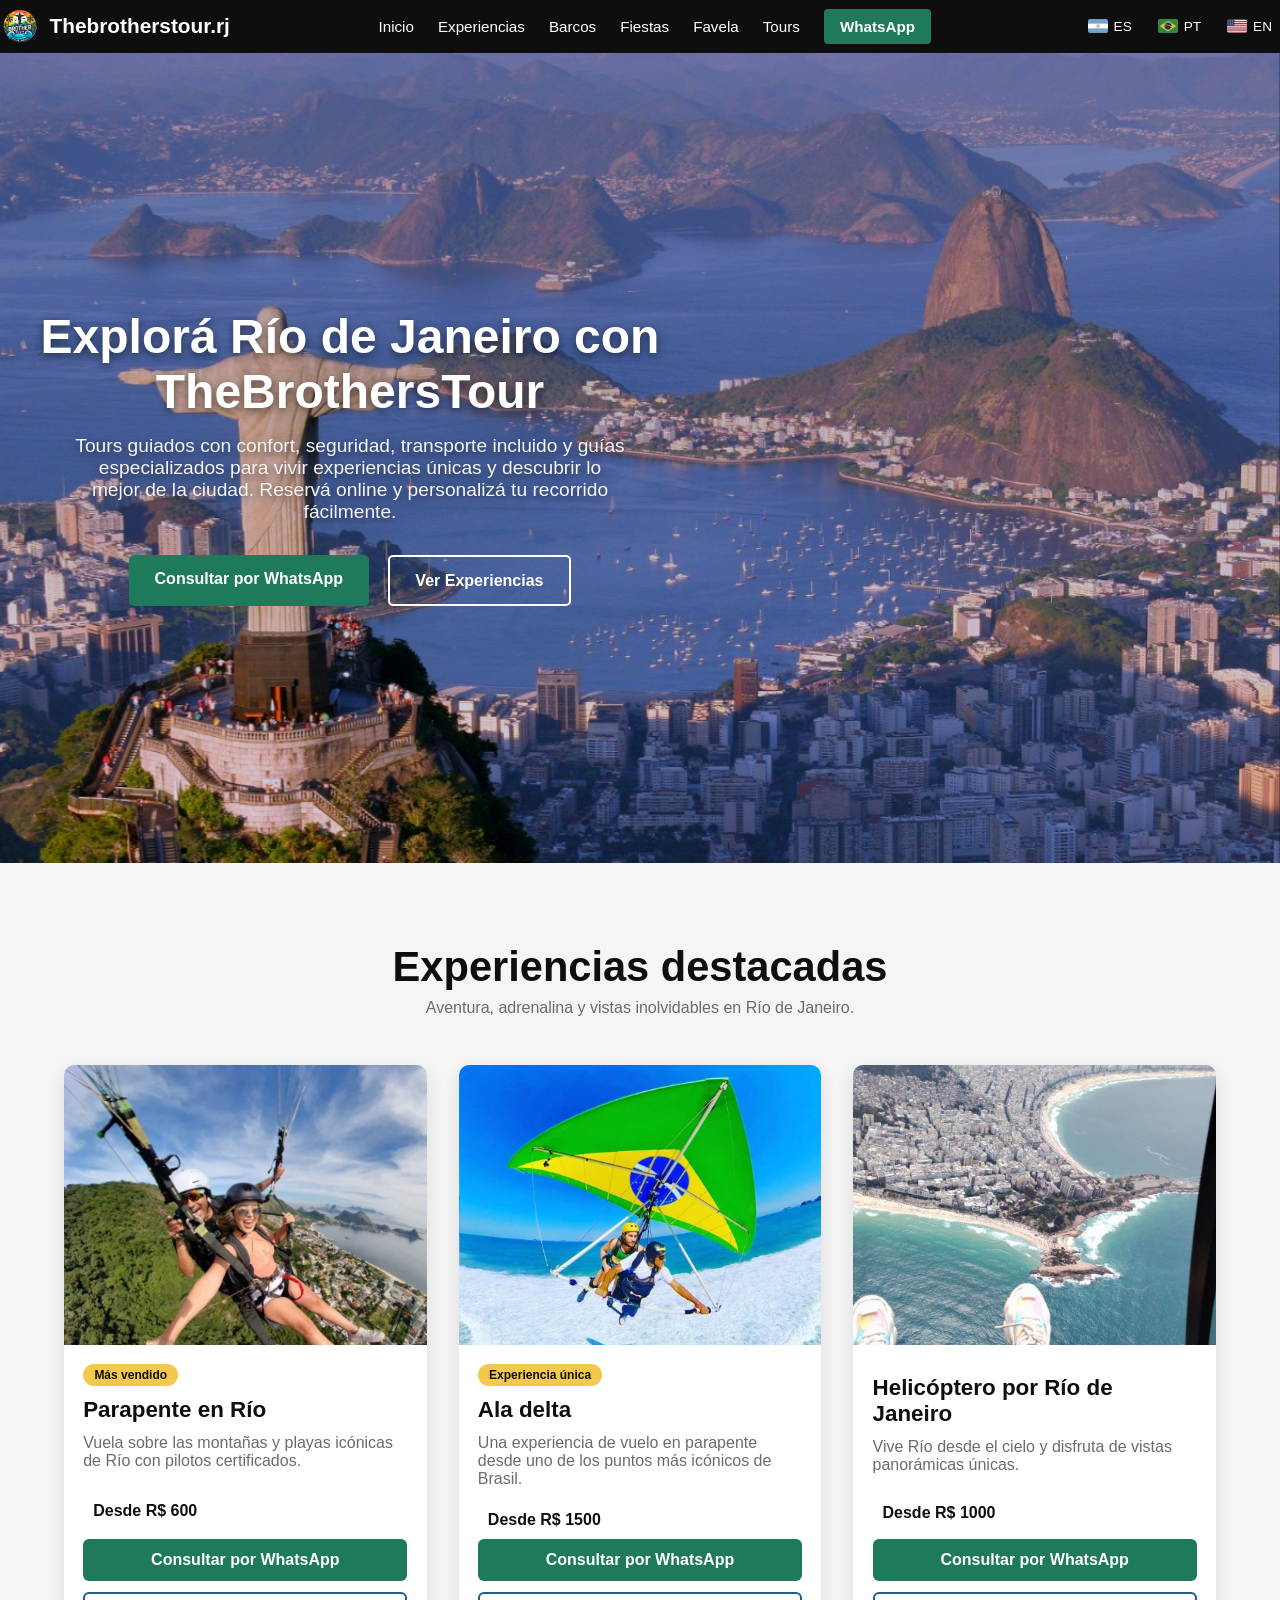
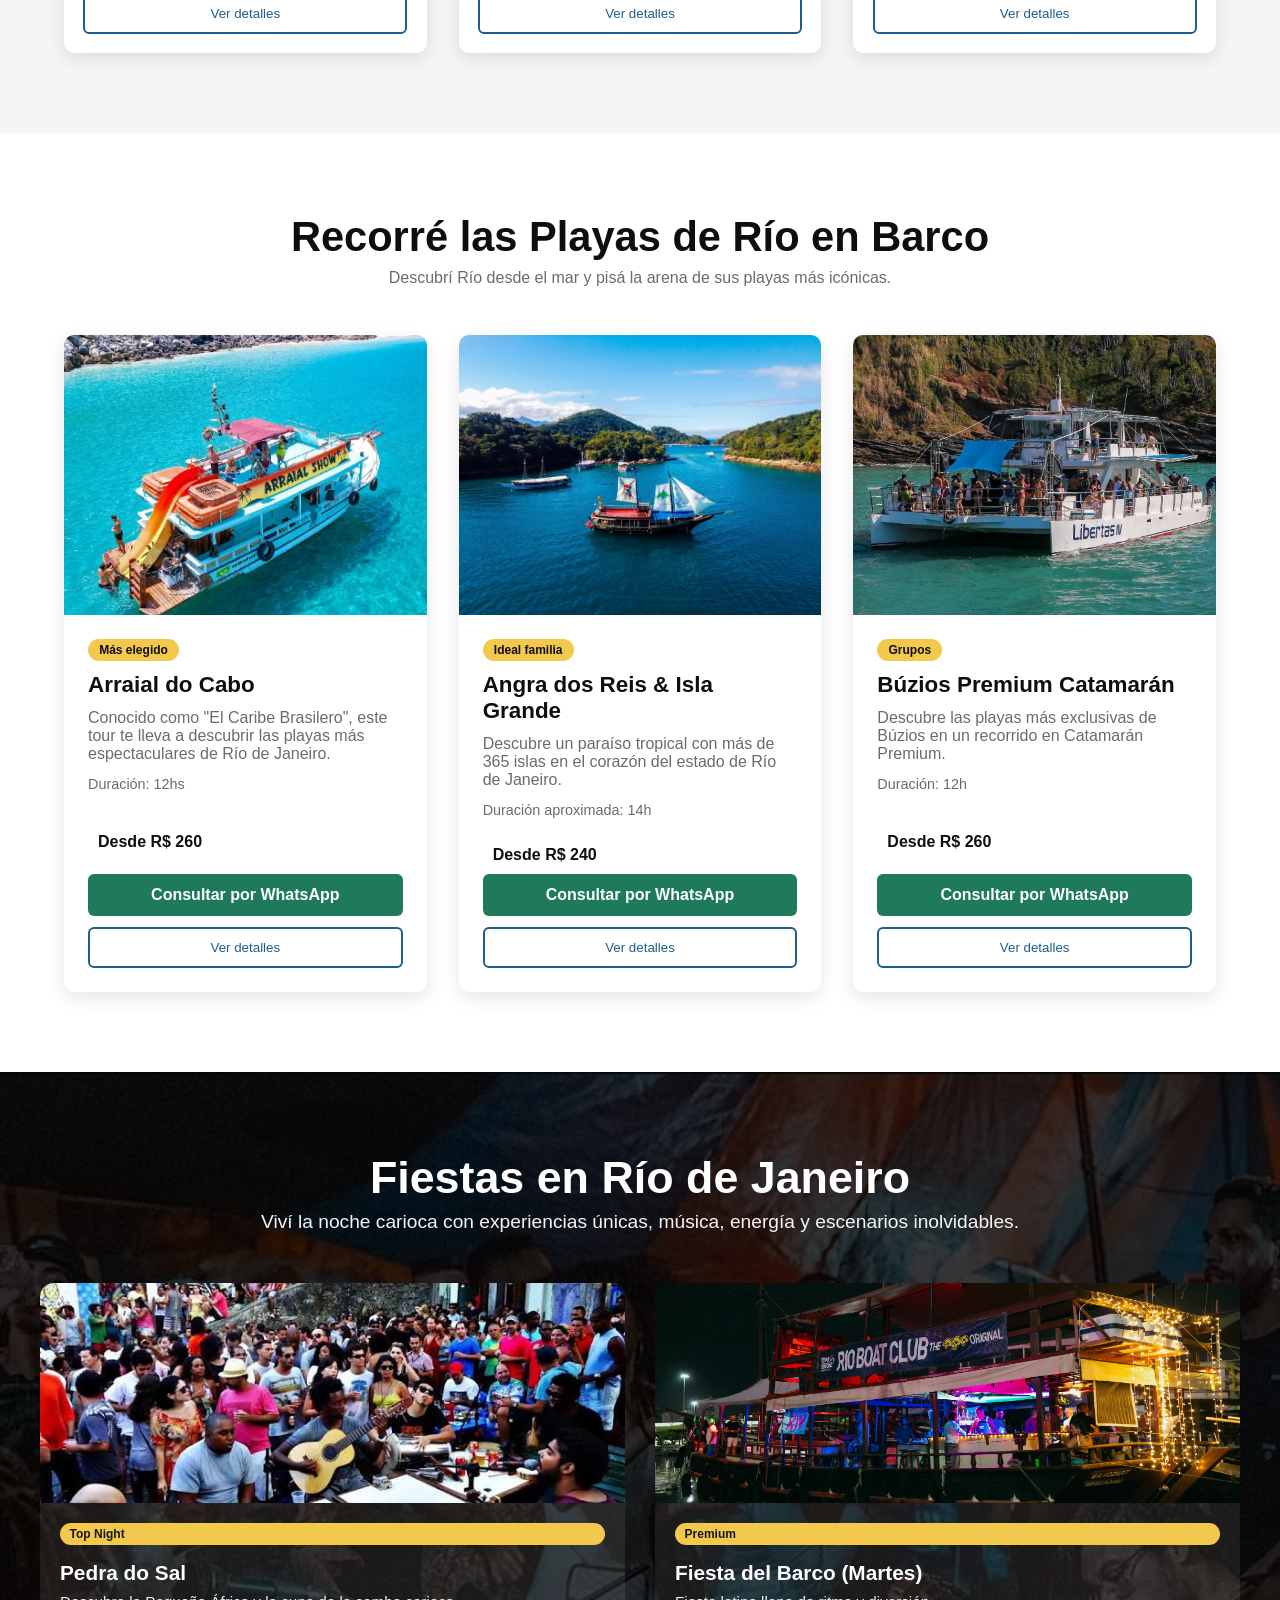
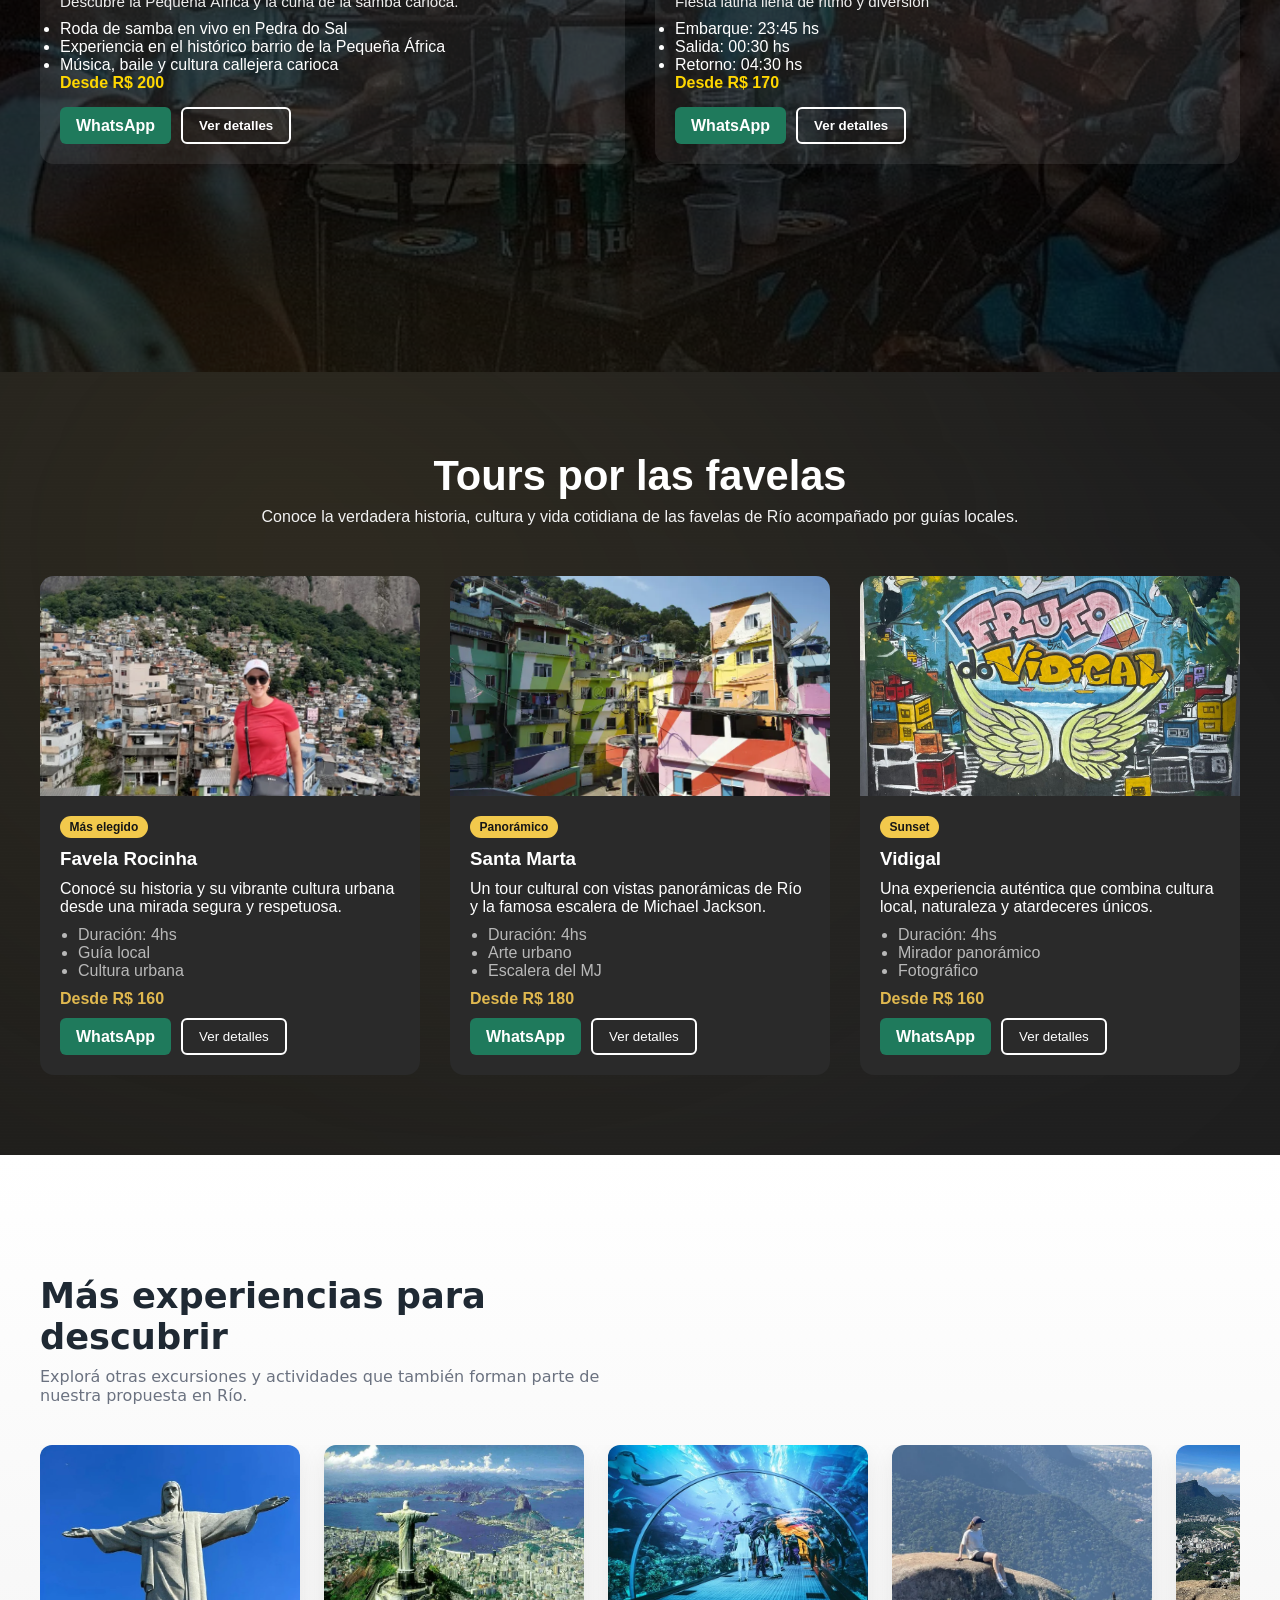
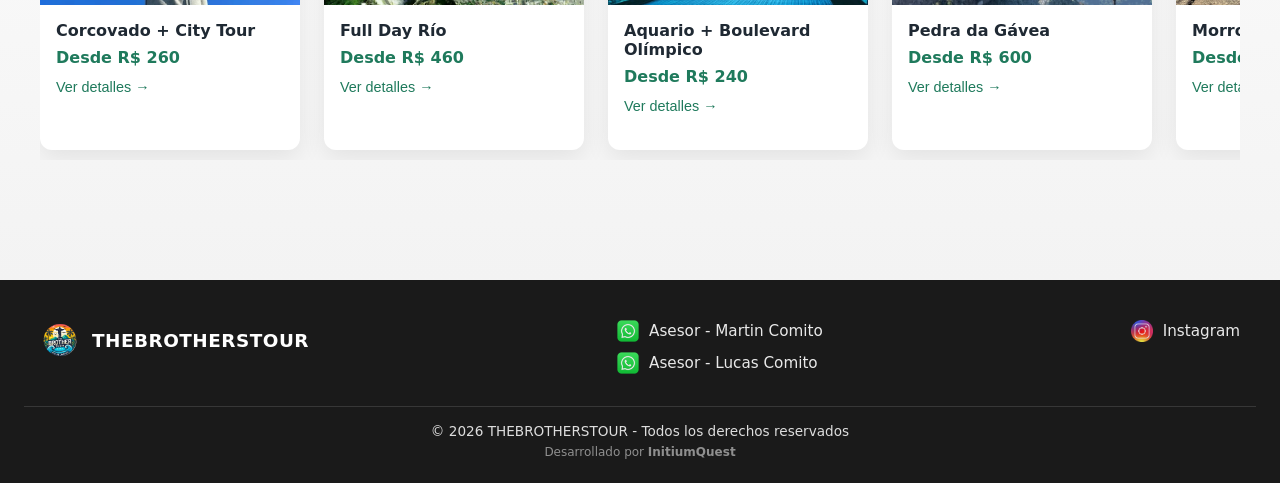
==== commit 2671aeac: "a" ====
--- a/index.html
+++ b/index.html
@@ -128,9 +128,9 @@
         <div class="hero-main__overlay"></div>
 
         <div class="hero-main__content">
-            <h1 class="hero-main__title">Descubre Río de Janeiro</h1>
+            <h1 class="hero-main__title">Explorá Río de Janeiro con TheBrothersTour</h1>
             <p class="hero-main__text">
-                Vive aventuras auténticas, rodeado de naturaleza y acompañado por guías profesionales.
+                Tours guiados con confort, seguridad, transporte incluido y guías especializados para vivir experiencias únicas y descubrir lo mejor de la ciudad. Reservá online y personalizá tu recorrido fácilmente.
             </p>
 
             <div class="hero-main__actions">
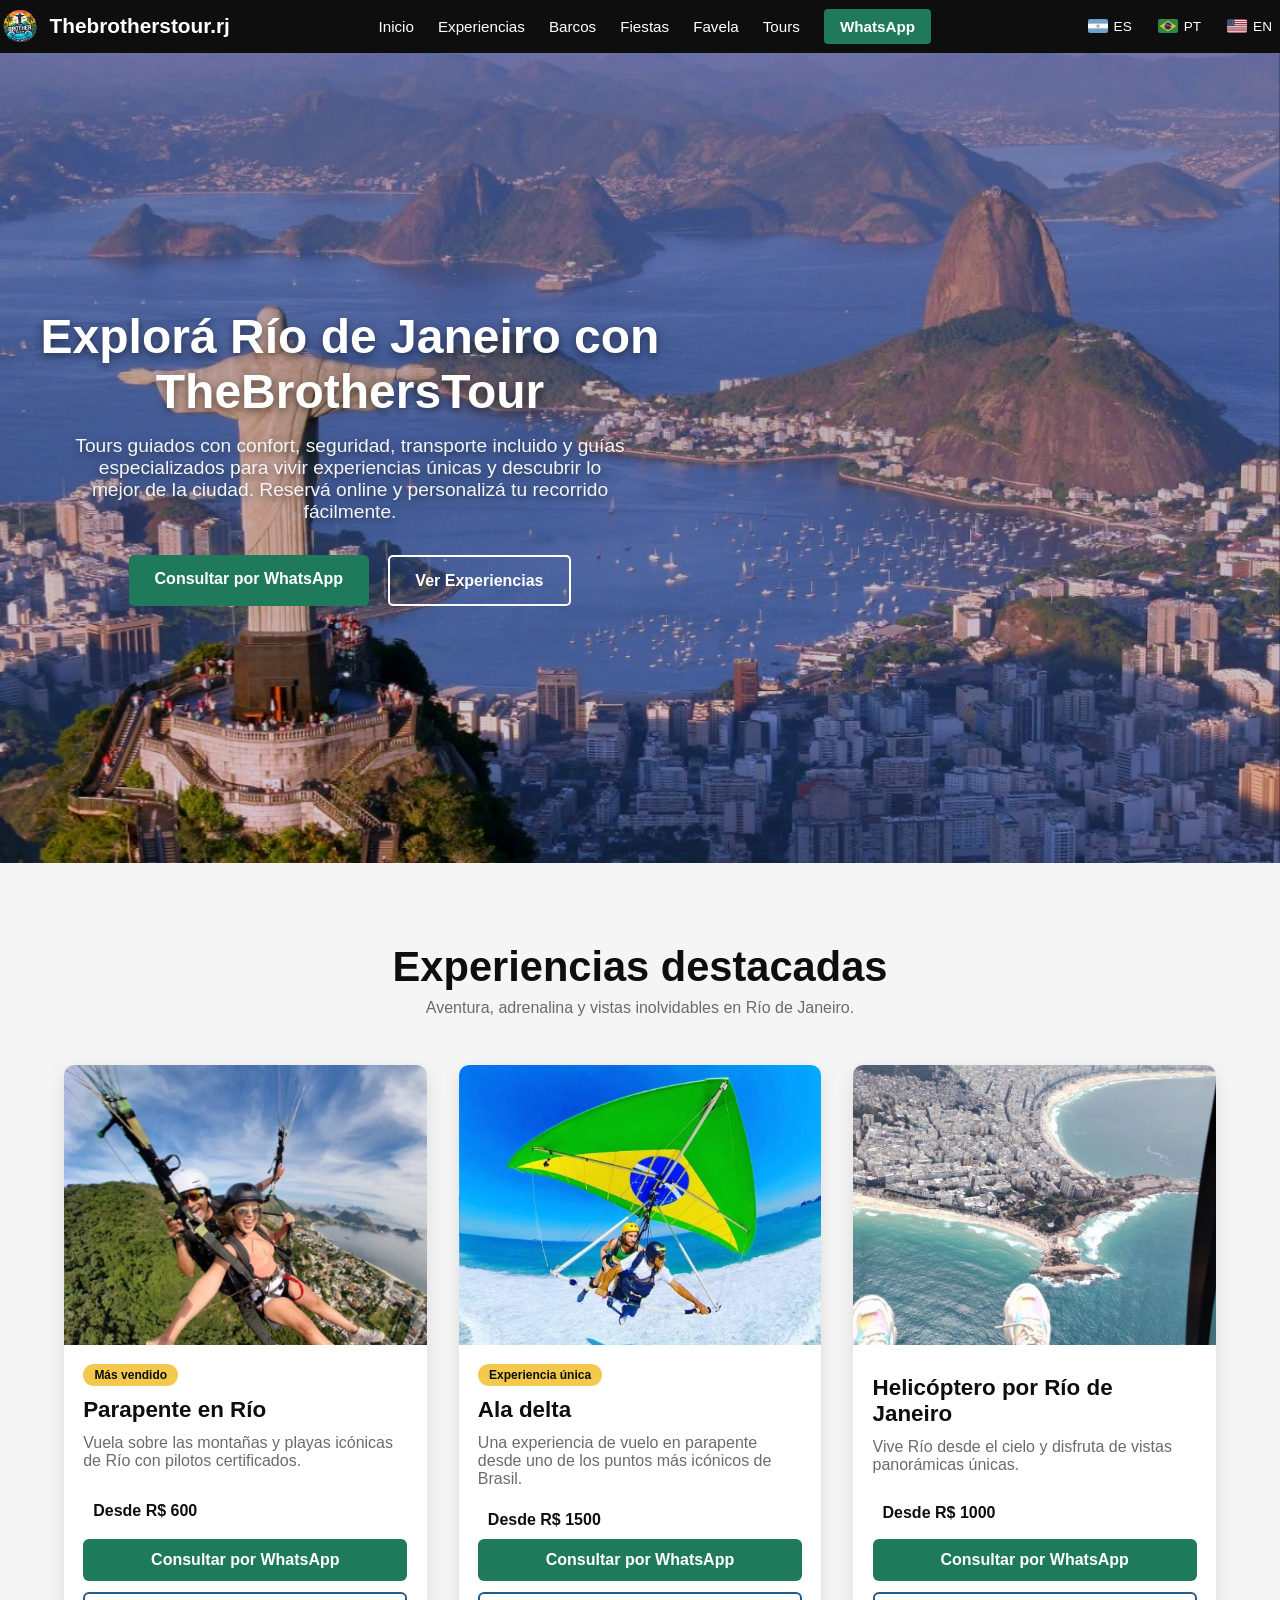
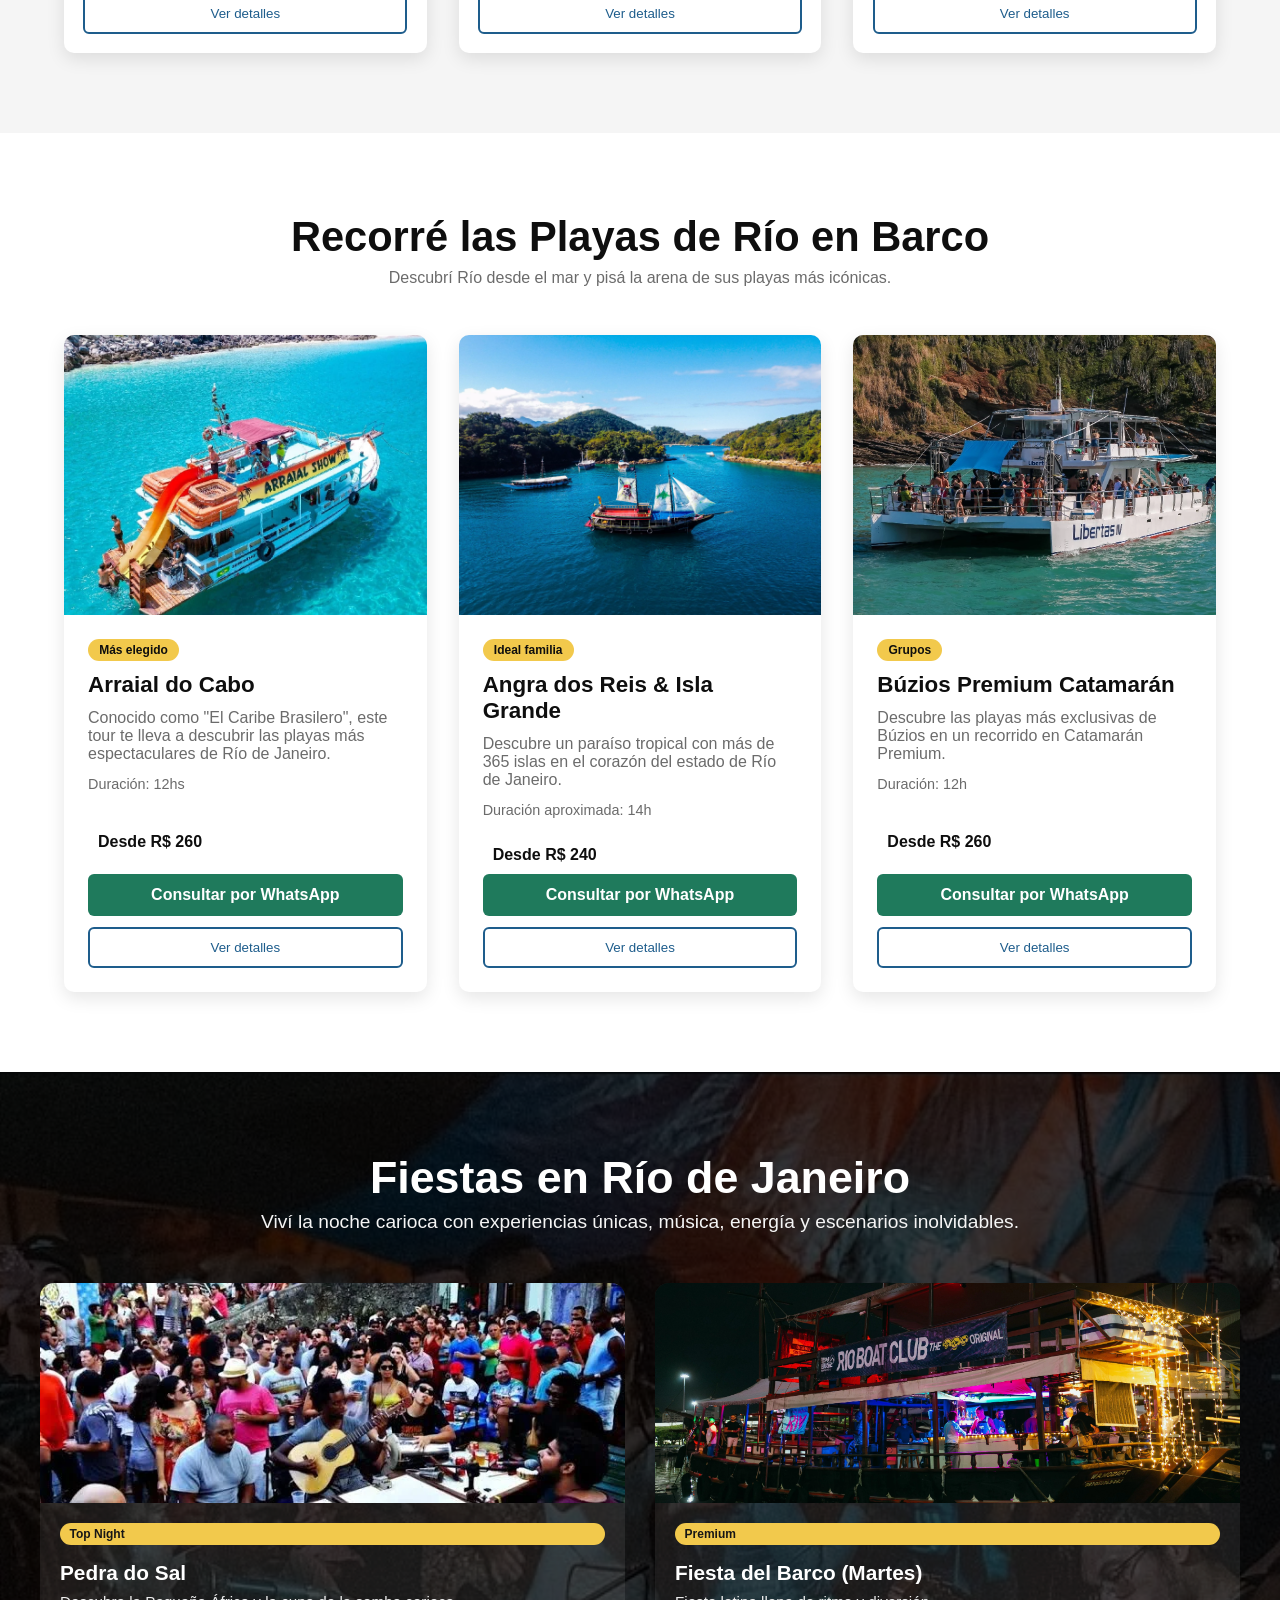
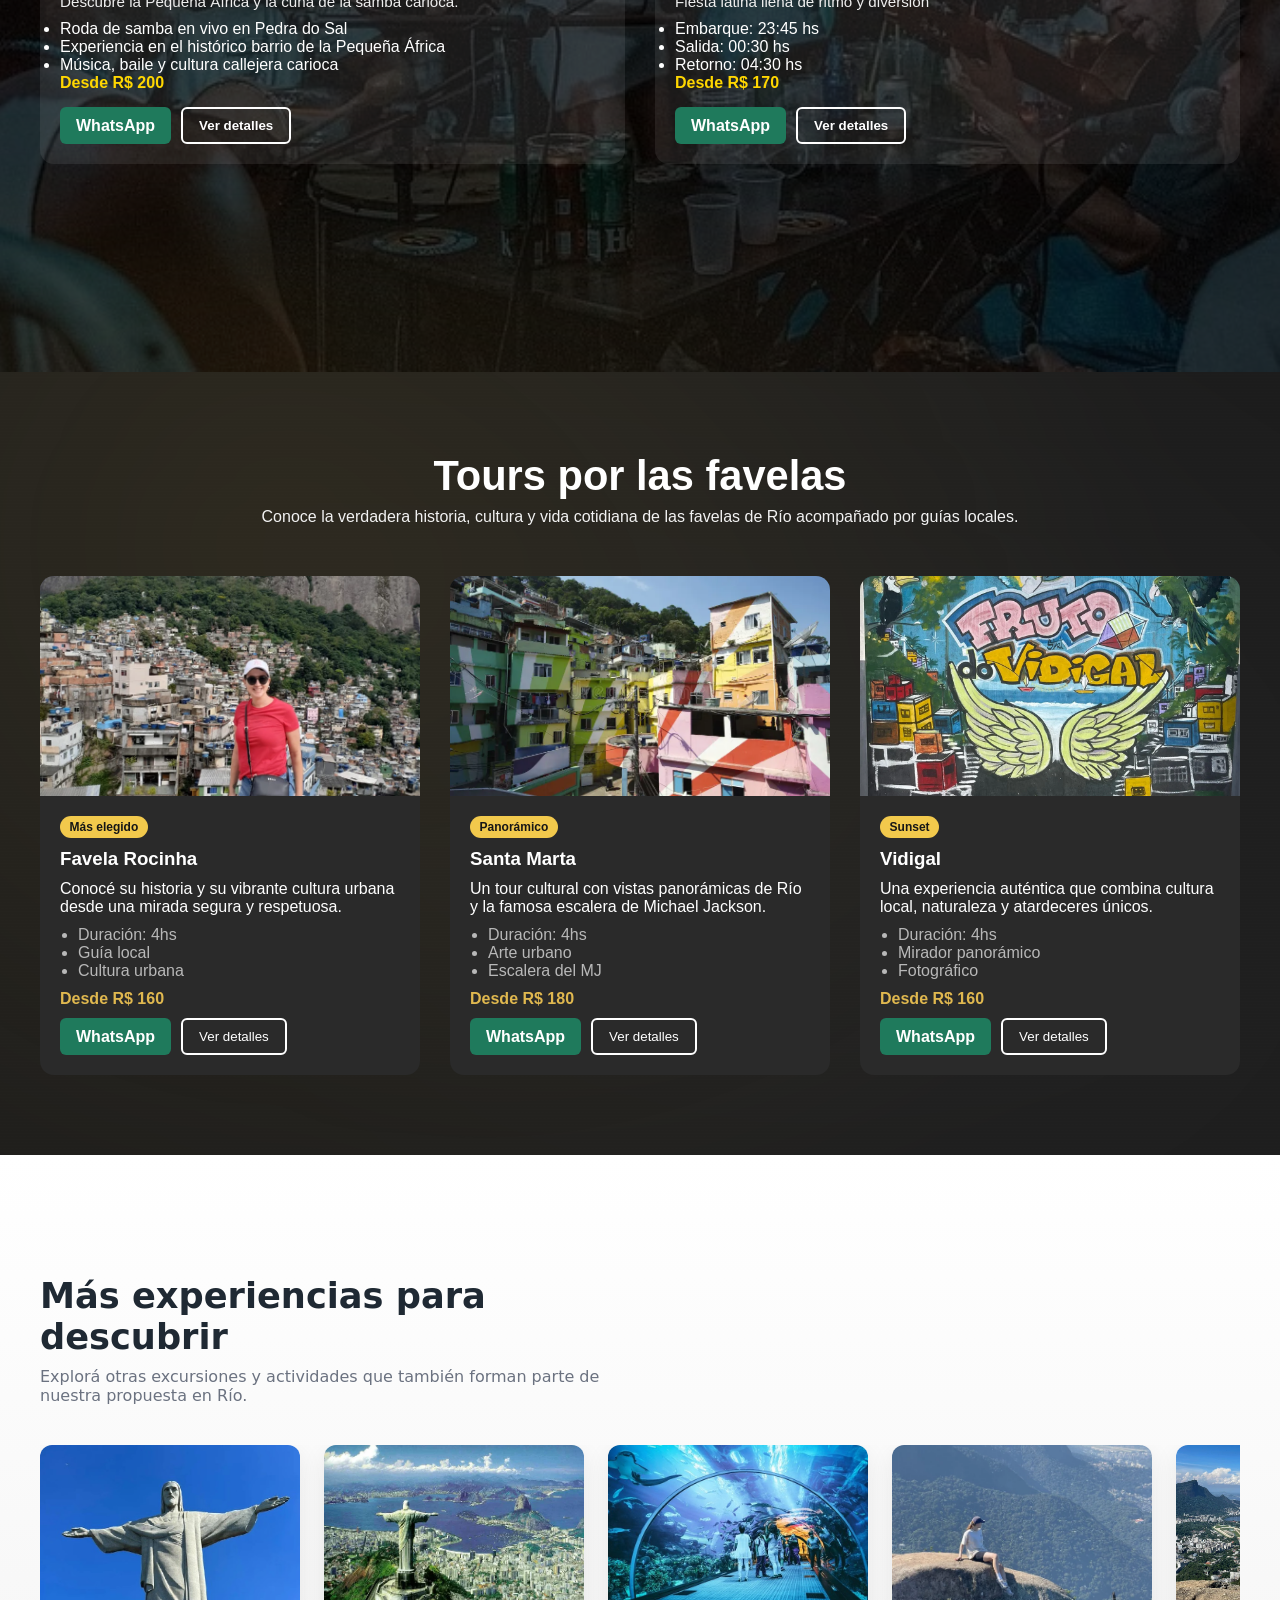
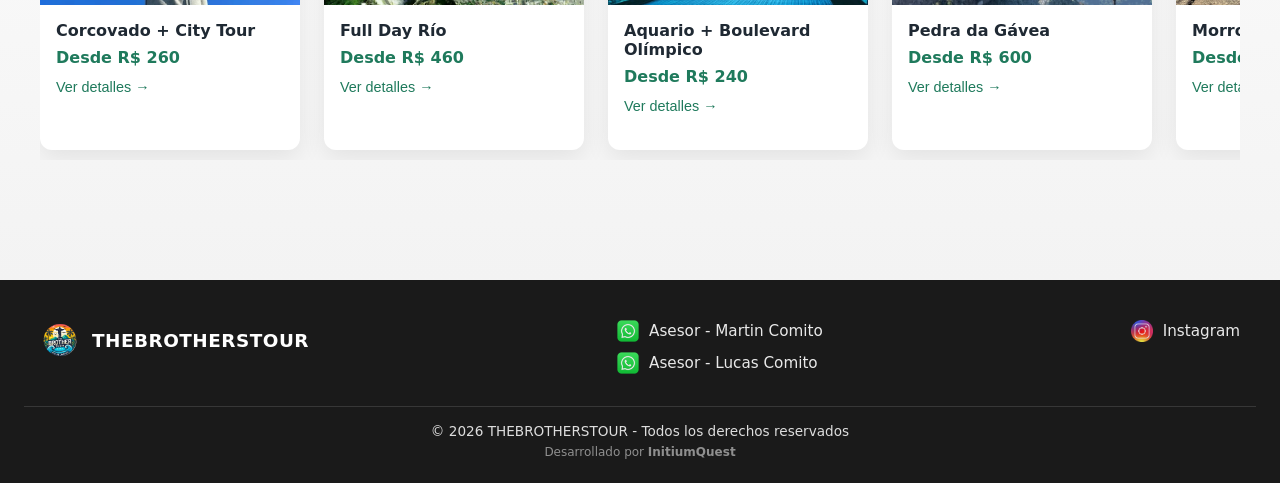
==== commit 90d97a03: "a" ====
--- a/index.html
+++ b/index.html
@@ -123,7 +123,7 @@
     <!-- HERO MAIN -->
     <section class="hero-main" id="inicio">
 
-        <img src="./assets/principal/portada1.jpeg" alt="Paisajes de Río de Janeiro con vistas urbanas y naturaleza durante experiencias turísticas" class="hero-main__image js-parallax">
+        <img src="./assets/principal/portada1.webp" alt="Paisajes de Río de Janeiro con vistas urbanas y naturaleza durante experiencias turísticas" class="hero-main__image js-parallax">
 
         <div class="hero-main__overlay"></div>
 
@@ -183,15 +183,15 @@
                                 data-title="Parapente sobre Río de Janeiro"
                                 data-description="¡Vuela y disfruta de una aventura única desde el cielo!" data-images='[
                                 "./assets/principal/cards/parapentcard.webp",
-                                "./assets/modals/experiencias/para/para1.jpeg",
-                                "./assets/modals/experiencias/para/para2.jpeg",
-                                "./assets/modals/experiencias/para/para3.jpeg",
-                                "./assets/modals/experiencias/para/para4.jpeg",
-                                "./assets/modals/experiencias/para/para5.jpeg",
-                                "./assets/modals/experiencias/para/para6.jpeg",
-                                "./assets/modals/experiencias/para/para7.jpeg",
-                                "./assets/modals/experiencias/para/para8.jpeg",
-                                "./assets/modals/experiencias/para/para9.jpeg"
+                                "./assets/modals/experiencias/para/para1.webp",
+                                "./assets/modals/experiencias/para/para2.webp",
+                                "./assets/modals/experiencias/para/para3.webp",
+                                "./assets/modals/experiencias/para/para4.webp",
+                                "./assets/modals/experiencias/para/para5.webp",
+                                "./assets/modals/experiencias/para/para6.webp",
+                                "./assets/modals/experiencias/para/para7.webp",
+                                "./assets/modals/experiencias/para/para8.webp",
+                                "./assets/modals/experiencias/para/para9.webp"
                             ]' data-duration="10 a 15 minutos de pura adrenalina y paisaje" data-stops="-"
                                 data-includes="con instructor profesional, vistas panorámicas de la ciudad y sus playas icónicas"
                                 data-notincludes="traslado hasta el punto de salida" data-itinerary='[
@@ -235,9 +235,9 @@
                                 El aterrizaje se realiza en la playa de Praia do Pepino, en el barrio de São Conrado."
                                 data-images='[
                                 "./assets/principal/cards/asadelta.webp",
-                                "./assets/modals/experiencias/ala/ala1.jpeg",
-                                "./assets/modals/experiencias/ala/ala2.jpeg",
-                                "./assets/modals/experiencias/ala/ala3.jpeg"
+                                "./assets/modals/experiencias/ala/ala1.webp",
+                                "./assets/modals/experiencias/ala/ala2.webp",
+                                "./assets/modals/experiencias/ala/ala3.webp"
                             ]' data-duration="10 a 15 minutos de pura adrenalina y paisaje " data-stops=""
                                 data-includes="transporte a rampa, fotos y 1 video digital. Instrucción básica previa al despegue. Acompañamiento de instructor certificado durante toda la experiencia"
                                 data-notincludes="Traslados fuera del itinerario establecido" data-itinerary='[
@@ -257,7 +257,7 @@
                 <!-- CARD 3 -->
                 <article class="exp-card">
 
-                    <div class="exp-img" style="background-image: url('./assets/modals/experiencias/heli/heli1.jpeg');">
+                    <div class="exp-img" style="background-image: url('./assets/modals/experiencias/heli/heli1.webp');">
                     </div>
 
                     <div class="exp-content">
@@ -275,13 +275,13 @@
                                 data-title="Paseo en Helicóptero por Río de Janeiro"
                                 data-description="Vive Río desde el cielo y disfruta de vistas panorámicas únicas."
                                 data-images='[
-                                "./assets/modals/experiencias/heli/heli1.jpeg",
-                                "./assets/modals/experiencias/heli/heli2.jpeg",
-                                "./assets/modals/experiencias/heli/heli3.jpeg",
-                                "./assets/modals/experiencias/heli/heli4.jpeg",
-                                "./assets/modals/experiencias/heli/heli5.jpeg",
-                                "./assets/modals/experiencias/heli/heli6.jpeg",
-                                "./assets/modals/experiencias/heli/heli7.jpeg"
+                                "./assets/modals/experiencias/heli/heli1.webp",
+                                "./assets/modals/experiencias/heli/heli2.webp",
+                                "./assets/modals/experiencias/heli/heli3.webp",
+                                "./assets/modals/experiencias/heli/heli4.webp",
+                                "./assets/modals/experiencias/heli/heli5.webp",
+                                "./assets/modals/experiencias/heli/heli6.webp",
+                                "./assets/modals/experiencias/heli/heli7.webp"
                             ]' data-duration="Según el recorrido"
                                 data-stops="Avenida Niemeyer. Cristo Redentor. Forte de Copacabana. Jardim Botanico do Rio. Jockey Club. Lagoa Rodrigo de Freitas. Pedra da Gavea. Rocinha. Vidigal."
                                 data-includes="Piloto profesional" data-notincludes="Fotos" data-itinerary='[
@@ -497,7 +497,7 @@
                 <!-- CARD 1 -->
                 <article class="rio-card">
                     <div class="rio-card-img"
-                        style="background-image:url('./assets/modals/fiestas/dosal/dosal3.jpeg');">
+                        style="background-image:url('./assets/modals/fiestas/dosal/dosal3.webp');">
                     </div>
 
                     <div class="rio-card-content">
@@ -526,9 +526,9 @@
                                 Ubicada en la histórica región de la Pequeña África, cerca del puerto de Río, este sitio combina historia, música y fiesta en un solo lugar: una escalinata de piedra cargada de memoria que hoy se transforma en un enorme círculo de samba al aire libre."
                                 data-images='[
                               "./assets/principal/cards/dosalcard.webp",
-                              "./assets/modals/fiestas/dosal/dosal3.jpeg",
-                              "./assets/modals/fiestas/dosal/dosal1.jpeg",
-                              "./assets/modals/fiestas/dosal/dosal2.jpeg"
+                              "./assets/modals/fiestas/dosal/dosal3.webp",
+                              "./assets/modals/fiestas/dosal/dosal1.webp",
+                              "./assets/modals/fiestas/dosal/dosal2.webp"
                             
                             ]' data-duration="5 hs"
                                 data-stops="Pedra do Sal, Barrio histórico Pequeña África y zona del puerto y escalinatas de piedra"
@@ -551,7 +551,7 @@
 
                 <!-- CARD 2 -->
                 <article class="rio-card">
-                    <div class="rio-card-img" style="background-image:url('./assets/modals/fiestas/boat/boat2.jpeg');">
+                    <div class="rio-card-img" style="background-image:url('./assets/modals/fiestas/boat/boat2.webp');">
                     </div>
 
                     <div class="rio-card-content">
@@ -579,9 +579,9 @@
                                 data-description="Una noche única de fiesta navegando por la costa de Río de Janeiro, con música, ambiente festivo y vistas nocturnas increíbles de la ciudad desde el mar.
 
                                 El embarque se realiza en la Marina da Glória, uno de los puntos náuticos más importantes de la ciudad." data-images='[
-                                "./assets/modals/fiestas/boat/boat2.jpeg",
-                                "./assets/modals/fiestas/boat/boat1.jpeg",
-                                "./assets/modals/fiestas/boat/boat3.jpeg"
+                                "./assets/modals/fiestas/boat/boat2.webp",
+                                "./assets/modals/fiestas/boat/boat1.webp",
+                                "./assets/modals/fiestas/boat/boat3.webp"
                                 
                     
                             ]' data-duration="23:45 a 04:30"
@@ -653,12 +653,12 @@
                                 El tour permite conocer la vida cotidiana de la comunidad, sus proyectos sociales y su fuerte identidad cultural."
                                 data-images='[
                                 "./assets/principal/cards/rosiniacard.webp",
-                                "./assets/modals/favelas/rocina/rocina1.jpeg",
-                                "./assets/modals/favelas/rocina/rocina2.jpeg",
-                                "./assets/modals/favelas/rocina/rocina3.jpeg",
-                                "./assets/modals/favelas/rocina/rocina4.jpeg",
-                                "./assets/modals/favelas/rocina/rocina5.jpeg",
-                                "./assets/modals/favelas/rocina/rocina6.jpeg"
+                                "./assets/modals/favelas/rocina/rocina1.webp",
+                                "./assets/modals/favelas/rocina/rocina2.webp",
+                                "./assets/modals/favelas/rocina/rocina3.webp",
+                                "./assets/modals/favelas/rocina/rocina4.webp",
+                                "./assets/modals/favelas/rocina/rocina5.webp",
+                                "./assets/modals/favelas/rocina/rocina6.webp"
                             ]' data-duration="4 hs" data-stops="Miradores, calles principales"
                                 data-includes="Guía local, transporte interno" data-notincludes="Comidas y bebidas."
                                 data-itinerary='[
@@ -711,12 +711,12 @@
                                 data-description="Un tour seguro y organizado por una de las favelas más visitadas, famosa por su historia y miradores."
                                 data-images='[
                                 "./assets/principal/cards/santamarta.webp",
-                                "./assets/modals/favelas/santamarta/santamarta1.jpeg",
-                                "./assets/modals/favelas/santamarta/santamarta2.jpeg",
-                                "./assets/modals/favelas/santamarta/santamarta3.jpeg",
-                                "./assets/modals/favelas/santamarta/santamarta4.jpeg",
-                                "./assets/modals/favelas/santamarta/santamarta5.jpeg",
-                                "./assets/modals/favelas/santamarta/santamarta6.jpeg"
+                                "./assets/modals/favelas/santamarta/santamarta1.webp",
+                                "./assets/modals/favelas/santamarta/santamarta2.webp",
+                                "./assets/modals/favelas/santamarta/santamarta3.webp",
+                                "./assets/modals/favelas/santamarta/santamarta4.webp",
+                                "./assets/modals/favelas/santamarta/santamarta5.webp",
+                                "./assets/modals/favelas/santamarta/santamarta6.webp"
                             ]' data-duration="4 hs" data-stops="Escaleras, miradores, murales"
                                 data-includes="Guía local durante todo el recorrido. Subida en bondinho hasta la quinta estación. Paradas fotográficas en miradores. "
                                 data-notincludes="Traslados hasta el punto de encuentro. Comidas y bebidas."
@@ -746,7 +746,7 @@
                 <!-- CARD 3 -->
                 <article class="favela-card">
                     <div class="favela-img"
-                        style="background-image:url('./assets/modals/favelas/vidigal/vidigal6.jpeg');">
+                        style="background-image:url('./assets/modals/favelas/vidigal/vidigal6.webp');">
                     </div>
 
                     <div class="favela-content">
@@ -775,15 +775,15 @@
 
                                 Durante el tour, conocerás la realidad social de Río de Janeiro mientras exploras una de las favelas más conocidas y con mejor vista de la ciudad."
                                 data-images='[
-                                "./assets/modals/favelas/vidigal/vidigal1.jpeg",
-                                "./assets/modals/favelas/vidigal/vidigal2.jpeg",
-                                "./assets/modals/favelas/vidigal/vidigal3.jpeg",
-                                "./assets/modals/favelas/vidigal/vidigal4.jpeg",
-                                "./assets/modals/favelas/vidigal/vidigal5.jpeg",
-                                "./assets/modals/favelas/vidigal/vidigal6.jpeg",
-                                "./assets/modals/favelas/vidigal/vidigal7.jpeg",
-                                "./assets/modals/favelas/vidigal/vidigal8.jpeg",
-                                "./assets/modals/favelas/vidigal/vidigal9.jpeg"
+                                "./assets/modals/favelas/vidigal/vidigal1.webp",
+                                "./assets/modals/favelas/vidigal/vidigal2.webp",
+                                "./assets/modals/favelas/vidigal/vidigal3.webp",
+                                "./assets/modals/favelas/vidigal/vidigal4.webp",
+                                "./assets/modals/favelas/vidigal/vidigal5.webp",
+                                "./assets/modals/favelas/vidigal/vidigal6.webp",
+                                "./assets/modals/favelas/vidigal/vidigal7.webp",
+                                "./assets/modals/favelas/vidigal/vidigal8.webp",
+                                "./assets/modals/favelas/vidigal/vidigal9.webp"
                             
                             ]' data-duration="4 hs" data-stops="Paradas panorámicas para fotos"
                                 data-includes="Ingreso al Bar da Laje. Alto Vidigal. Bar do Avrao. Guía local durante todo el recorrido."
@@ -827,13 +827,13 @@
                             data-title="Cristo Redentor + City Tour"
                             data-description="Una visita a las principales atracciones turísticas de Río de Janeiro"
                             data-images='[
-                            "./assets/principal/cards/cristocard.jpg",
-                            "./assets/modals/tours/cor/cor1.jpeg",
-                            "./assets/modals/tours/cor/cor2.jpeg",
-                            "./assets/modals/tours/cor/cor3.jpeg",
-                            "./assets/modals/tours/cor/cor4.jpeg",
-                            "./assets/modals/tours/cor/cor5.jpeg",
-                            "./assets/modals/tours/cor/cor6.jpeg"
+                            "./assets/principal/cards/cristocard.webp",
+                            "./assets/modals/tours/cor/cor1.webp",
+                            "./assets/modals/tours/cor/cor2.webp",
+                            "./assets/modals/tours/cor/cor3.webp",
+                            "./assets/modals/tours/cor/cor4.webp",
+                            "./assets/modals/tours/cor/cor5.webp",
+                            "./assets/modals/tours/cor/cor6.webp"
                         ]' data-duration="5 hs"
                             data-stops="Cristo Redentor. Sambódromo. Catedral Metropolitana. Escalera Selarón. Arcos da Lapa. Estadio Maracaná."
                             data-includes="Traslado ida y vuelta al hotel. Guía bilingüe especializado. Ticket Cristo Redentor. Almuerzo Buffet libre."
@@ -866,13 +866,13 @@
                             data-description="Descubri los principales atractivos de Rio de Janeiro en un recorrido único."
                             data-images='[
                             "./assets/principal/cards/fulldayrio.webp",
-                            "./assets/modals/tours/fulldayrio/rio2.jpeg",
-                            "./assets/modals/tours/fulldayrio/rio3.jpeg",
-                            "./assets/modals/tours/fulldayrio/rio4.jpeg",
-                            "./assets/modals/tours/fulldayrio/rio5.jpeg",
-                            "./assets/modals/tours/fulldayrio/rio6.jpeg",
-                            "./assets/modals/tours/fulldayrio/rio7.jpeg",
-                            "./assets/modals/tours/fulldayrio/rio8.jpeg"
+                            "./assets/modals/tours/fulldayrio/rio2.webp",
+                            "./assets/modals/tours/fulldayrio/rio3.webp",
+                            "./assets/modals/tours/fulldayrio/rio4.webp",
+                            "./assets/modals/tours/fulldayrio/rio5.webp",
+                            "./assets/modals/tours/fulldayrio/rio6.webp",
+                            "./assets/modals/tours/fulldayrio/rio7.webp",
+                            "./assets/modals/tours/fulldayrio/rio8.webp"
                         ]' data-duration="9 hs" data-stops="Cristo, Pan de Azúcar, City Tour"
                             data-includes="Transporte ida y vuelta al hotel.Guía bilingüe especializado. Ticket Cristo Redentor. Ingreso al Pao de Azucar. Almuerzo buffet libre"
                             data-notincludes="Bebidas y postres." data-itinerary='[
@@ -902,12 +902,12 @@
                         <button class="x-extras__link btn-open-modal" data-modal="tourModal"
                             data-title="Aquario + Boulevard Olímpico"
                             data-description="Una experiencia urbana y cultural en la zona olímpica." data-images='[
-                            "./assets/principal/cards/acuario.jpg",
-                            "./assets/modals/tours/acuario/uno.jpeg",
-                            "./assets/modals/tours/acuario/dos.jpeg",
-                            "./assets/modals/tours/acuario/tres.jpeg",
-                            "./assets/modals/tours/acuario/cuatro.jpeg",
-                            "./assets/modals/tours/acuario/cinco.jpeg"
+                            "./assets/principal/cards/acuario.webp",
+                            "./assets/modals/tours/acuario/uno.webp",
+                            "./assets/modals/tours/acuario/dos.webp",
+                            "./assets/modals/tours/acuario/tres.webp",
+                            "./assets/modals/tours/acuario/cuatro.webp",
+                            "./assets/modals/tours/acuario/cinco.webp"
                         ]' data-duration="4hs" data-stops="Aquario, Boulevard Olímpico"
                             data-includes="Traslado ida y vuelta al hotel. Guía turistico. Ticket al Aquario."
                             data-notincludes="Bebidas y consumisiones." data-itinerary='[
@@ -969,9 +969,9 @@
                                             La excursión recorre una senda que comienza en la comunidad de Vidigal y culmina en la cima del “hermano mayor”. Es una caminata corta, accesible y con una recompensa visual impresionante."
                             data-images='[
                             "./assets/principal/cards/morrodoisdoiscard.webp",
-                            "./assets/modals/tours/morrodois/morro1.jpeg",
-                            "./assets/modals/tours/morrodois/morro2.jpeg",
-                            "./assets/modals/tours/morrodois/morro3.jpeg"
+                            "./assets/modals/tours/morrodois/morro1.webp",
+                            "./assets/modals/tours/morrodois/morro2.webp",
+                            "./assets/modals/tours/morrodois/morro3.webp"
                         ]' data-duration="5 hs" data-stops="Morro Dois Irmãos"
                             data-includes="Caminata guiada hasta la cima del Morro Dois Irmãos. Acompañamiento durante todo el recorrido. Vistas panorámicas de la Zona Sur de Río de Janeiro"
                             data-notincludes="Comidas y bebidas" data-itinerary='[
@@ -1003,10 +1003,10 @@
                             Durante el recorrido se atraviesan paisajes naturales únicos de Río de Janeiro, combinando caminata, naturaleza y fotografía."
                             data-images='[
                             "./assets/principal/cards/pedratelcard.webp",    
-                            "./assets/modals/tours/telegrafo/uno.jpeg",
-                            "./assets/modals/tours/telegrafo/dos.jpg",
-                            "./assets/modals/tours/telegrafo/tres.jpeg",
-                            "./assets/modals/tours/telegrafo/cuatro.jpeg"
+                            "./assets/modals/tours/telegrafo/uno.webp",
+                            "./assets/modals/tours/telegrafo/dos.webp",
+                            "./assets/modals/tours/telegrafo/tres.webp",
+                            "./assets/modals/tours/telegrafo/cuatro.webp"
                         ]' data-duration="5 hs" data-stops="Pedra do Telégrafo"
                             data-includes="Transporte ida y vuelta al hotel. Guía turístico especializado"
                             data-notincludes="Comidas y bebidas." data-itinerary='[
@@ -1038,11 +1038,11 @@
                             El encuentro se realiza en la emblemática Avenida Atlântica, en el sector de Posto 6, donde comienza una experiencia guiada que combina seguridad, fotografía profesional y un entorno natural inolvidable frente al mar."
                             data-images='[
                             "./assets/principal/cards/standuppaddlecard.webp",
-                            "./assets/modals/tours/amanecercopa/copa1.jpeg",
-                            "./assets/modals/tours/amanecercopa/copa2.jpeg",
-                            "./assets/modals/tours/amanecercopa/copa3.jpeg",
-                            "./assets/modals/tours/amanecercopa/copa4.jpeg",
-                            "./assets/modals/tours/amanecercopa/copa5.jpeg"
+                            "./assets/modals/tours/amanecercopa/copa1.webp",
+                            "./assets/modals/tours/amanecercopa/copa2.webp",
+                            "./assets/modals/tours/amanecercopa/copa3.webp",
+                            "./assets/modals/tours/amanecercopa/copa4.webp",
+                            "./assets/modals/tours/amanecercopa/copa5.webp"
                         ]' data-duration="2 hs" data-stops="Copacabana"
                             data-includes="Fotografía ilimitada durante la experiencia"
                             data-notincludes="Transporte ida y vuelta." data-itinerary='[
